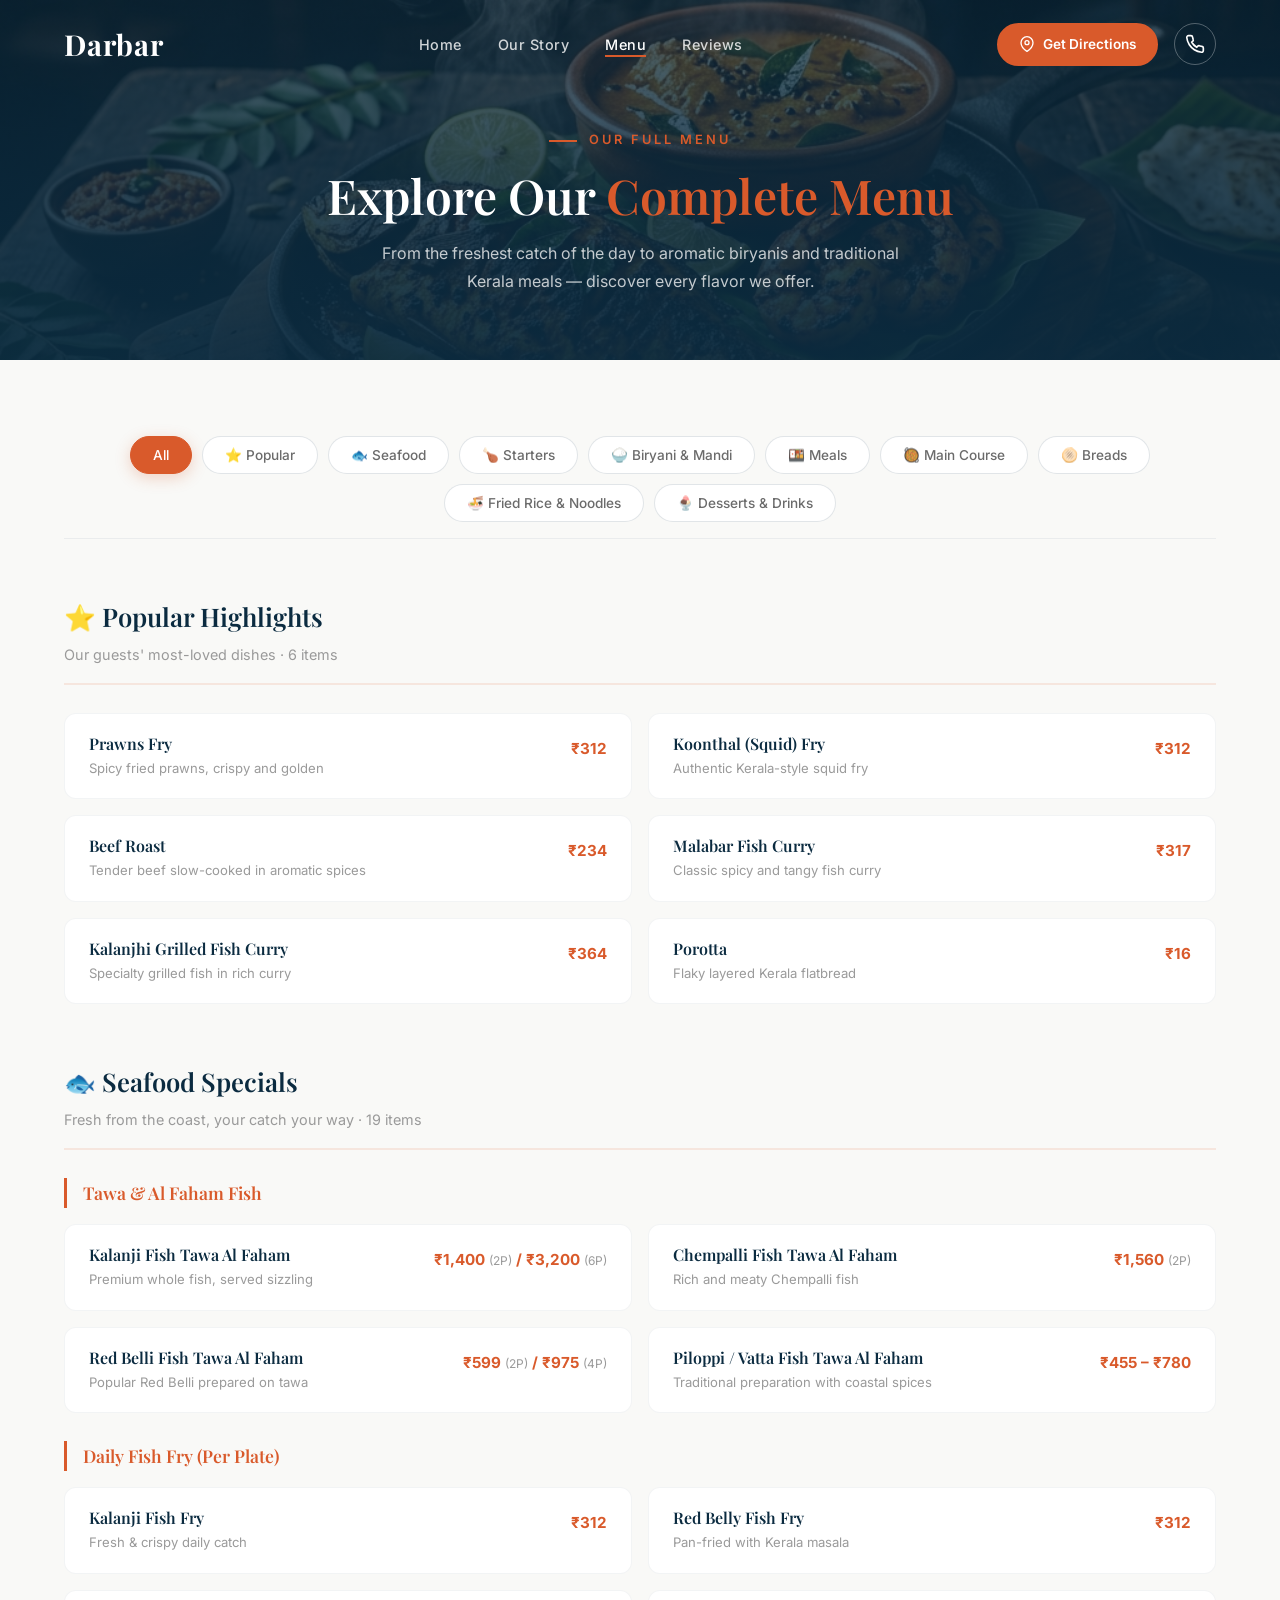
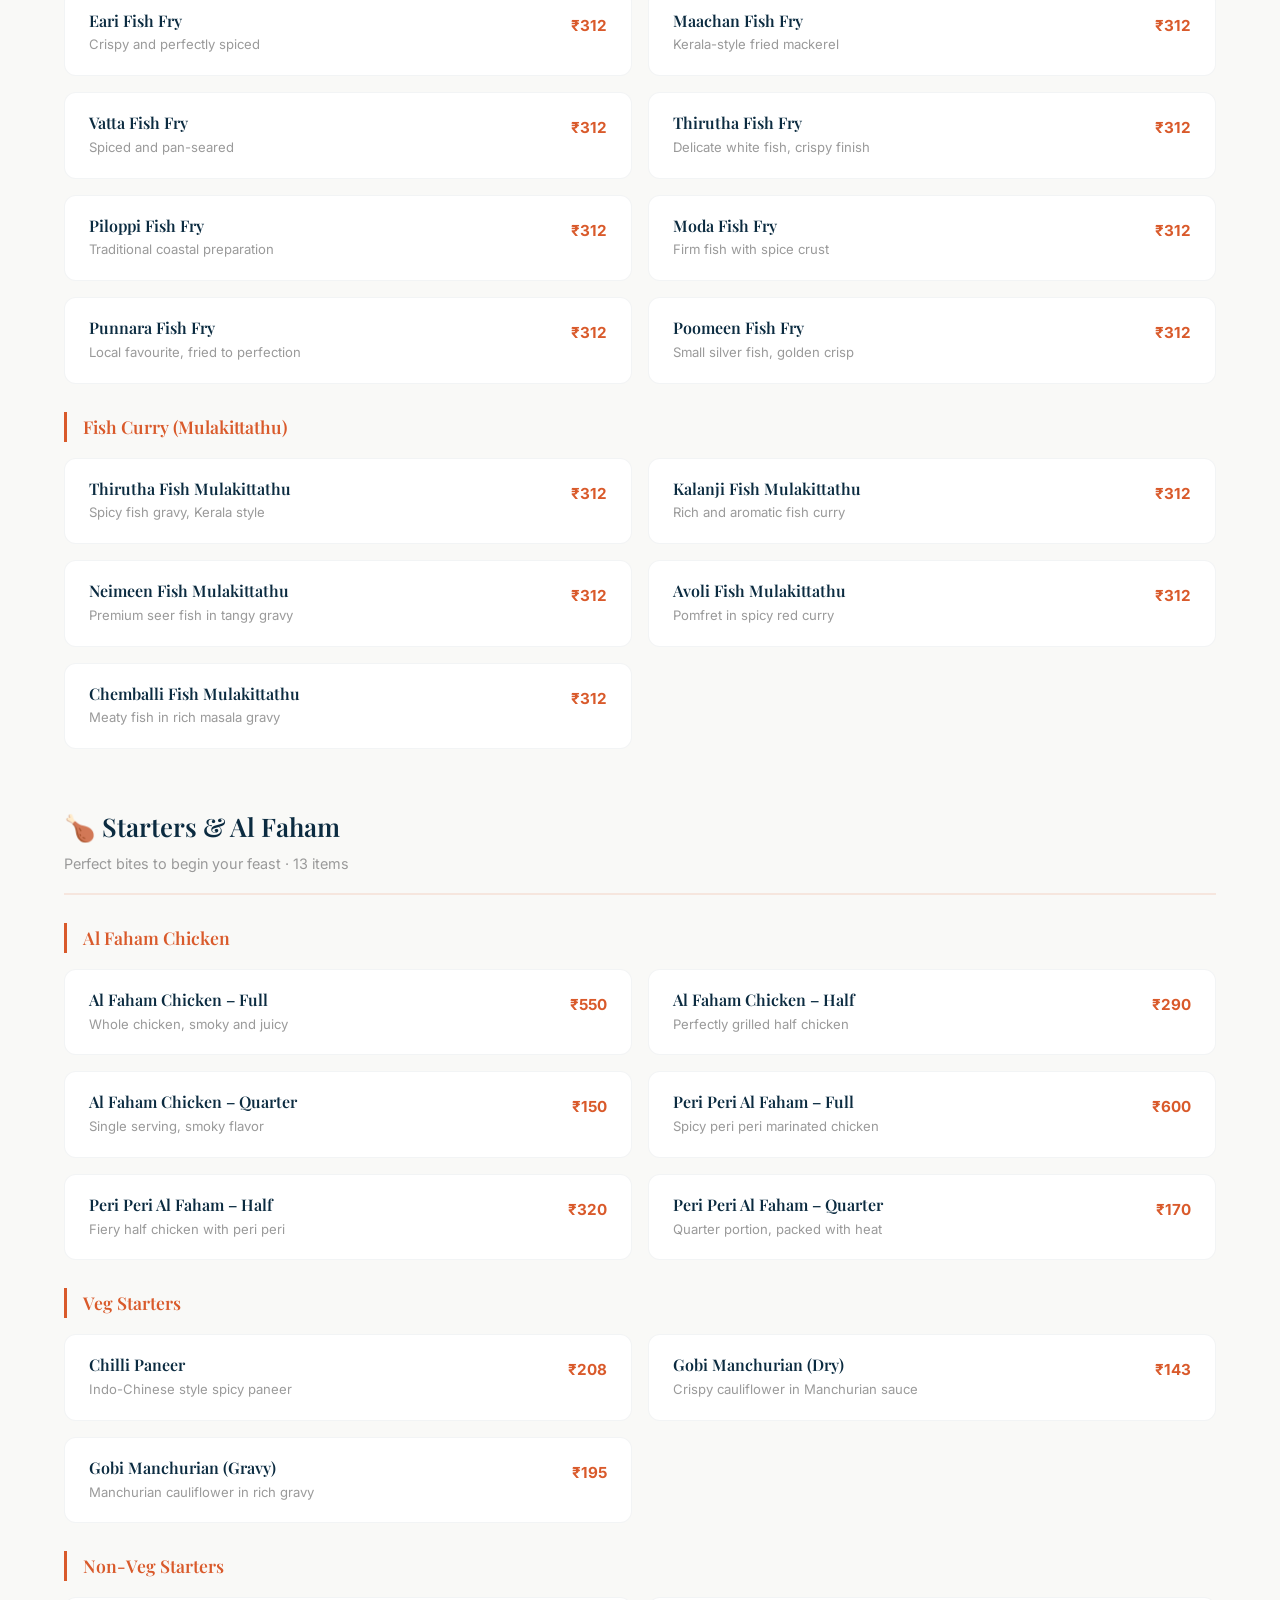
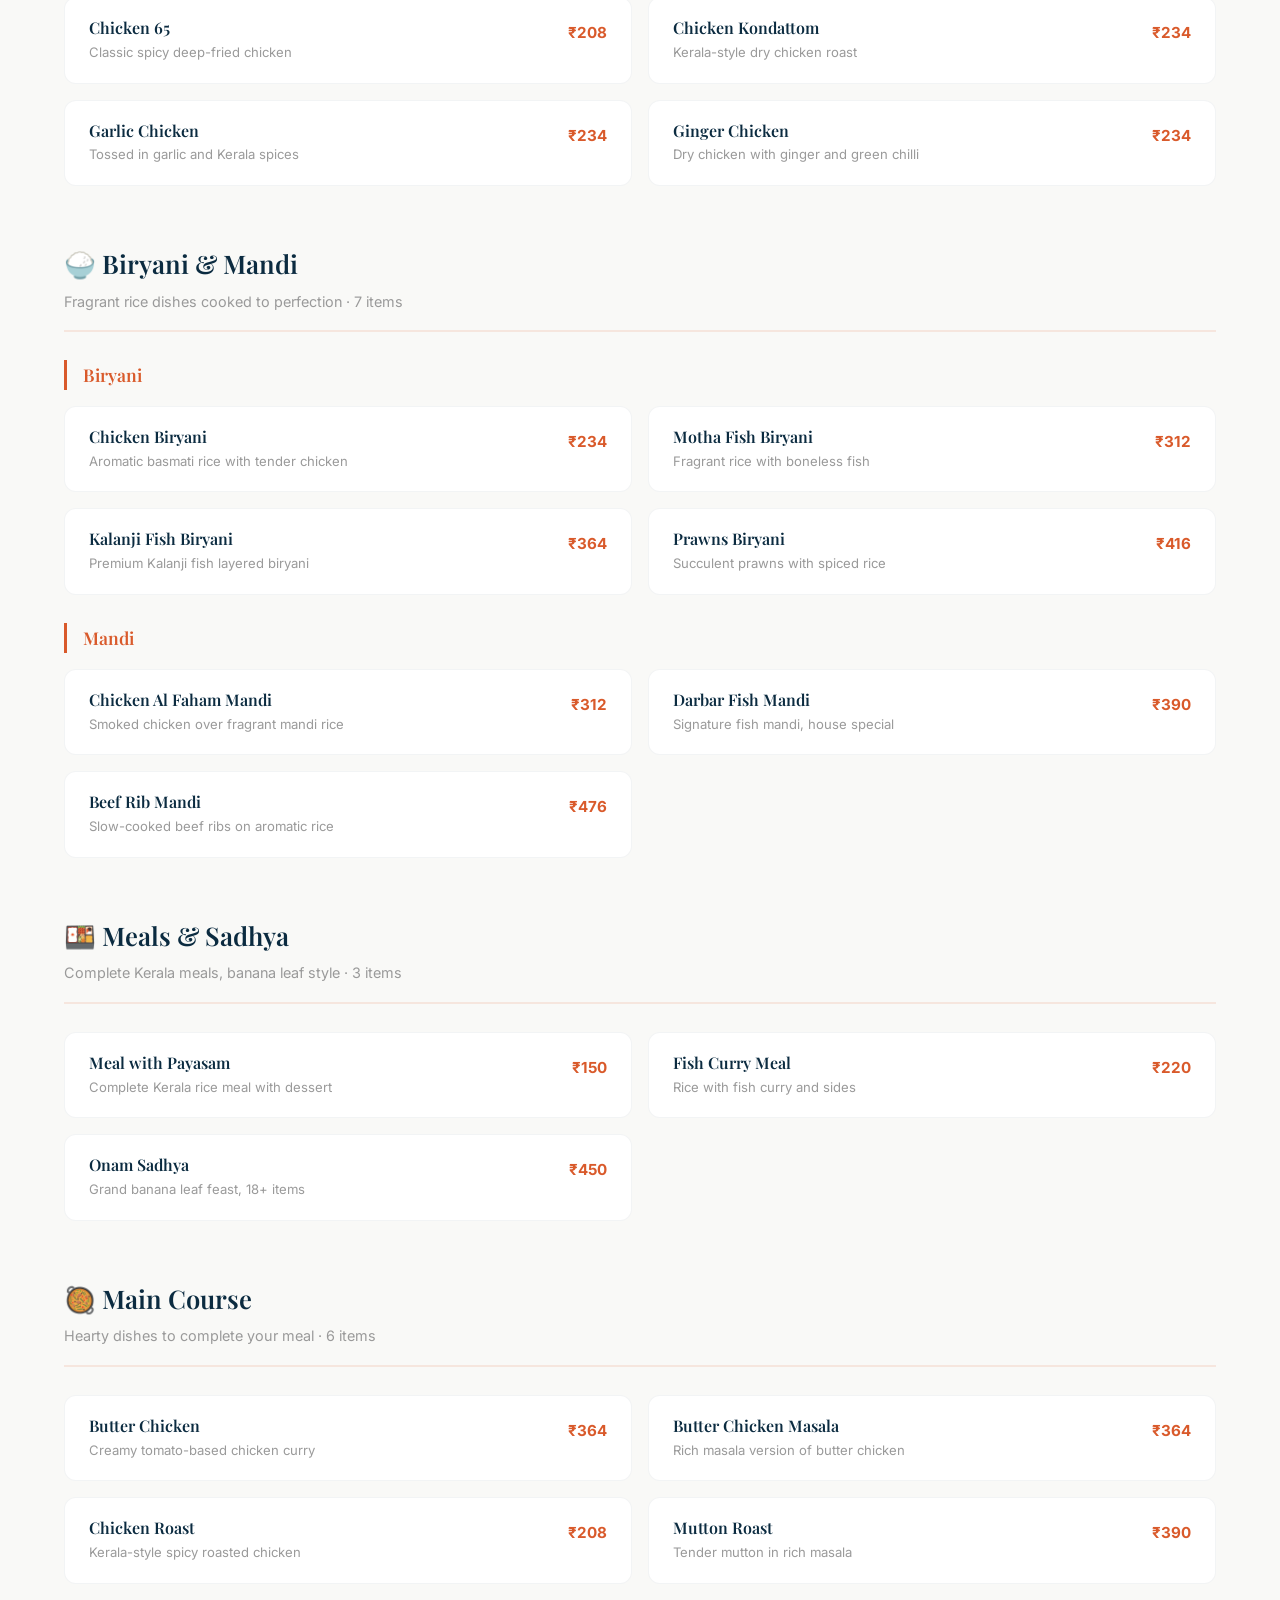
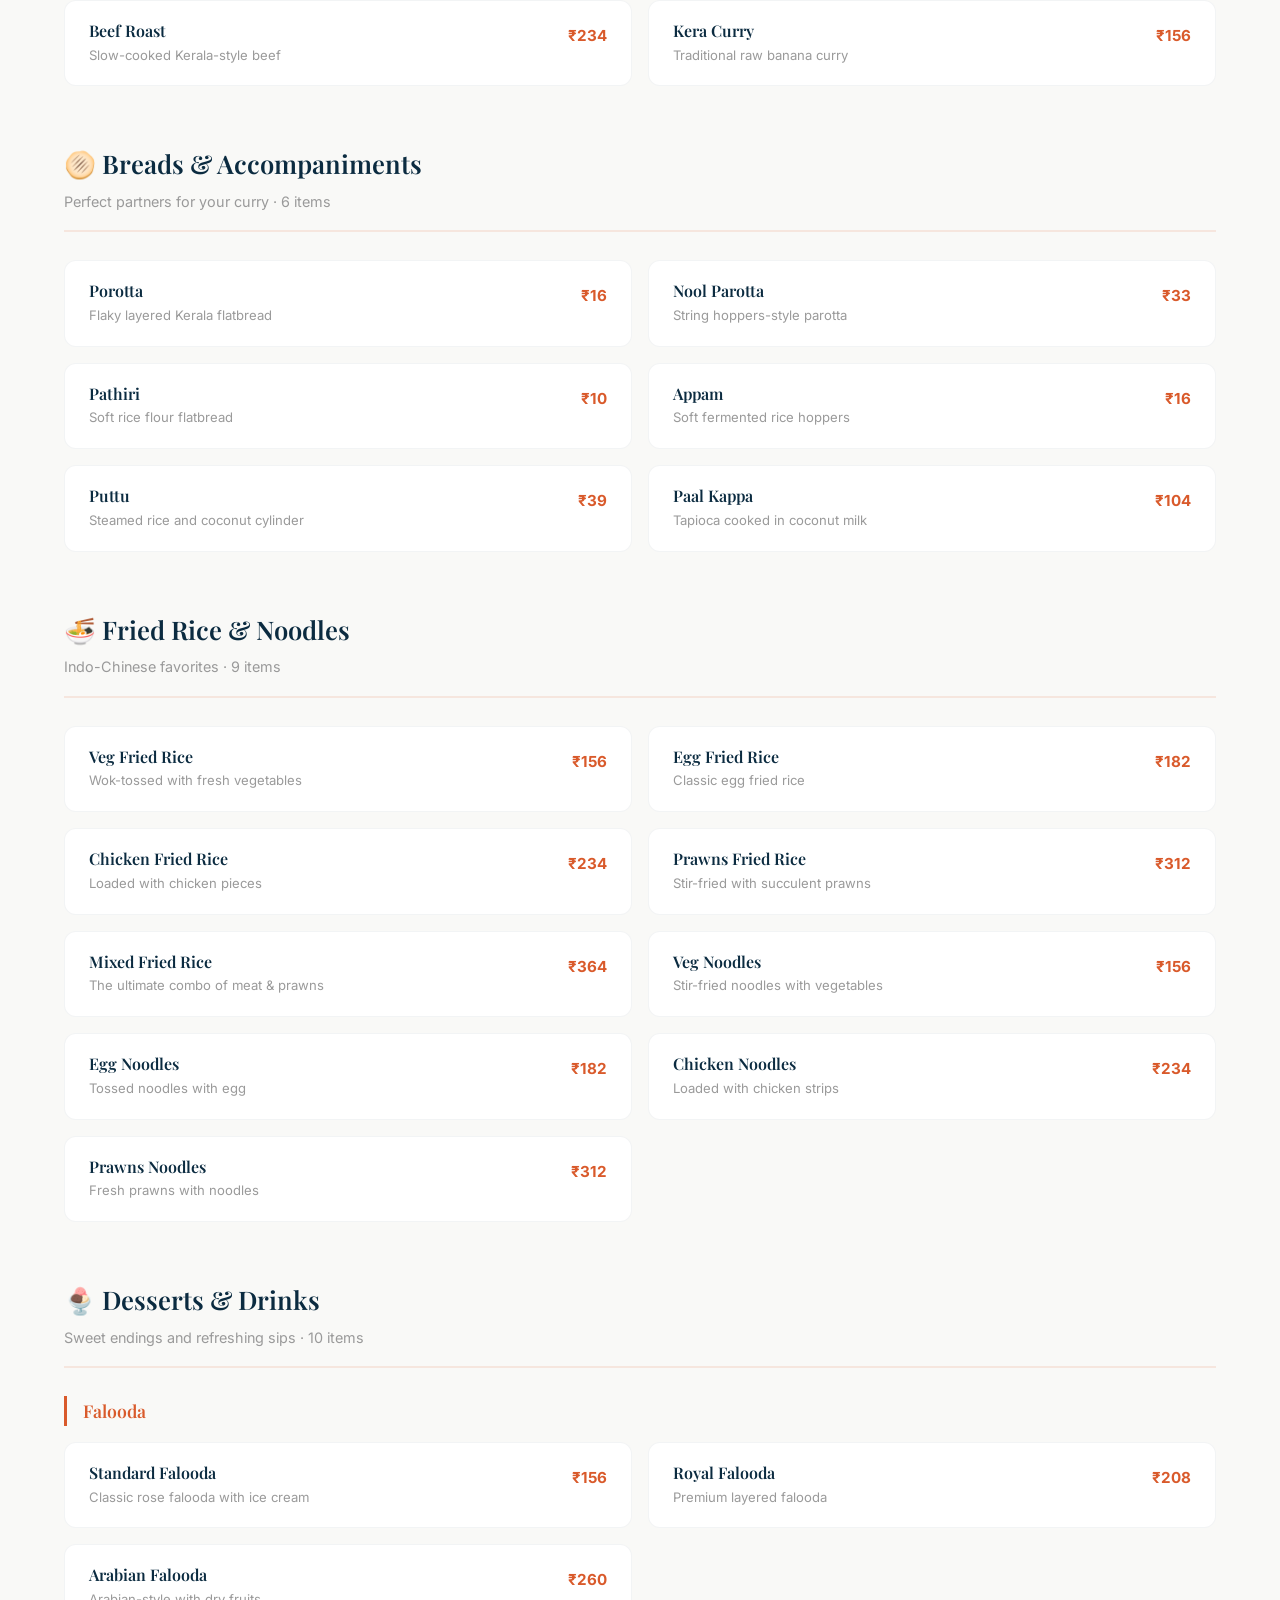
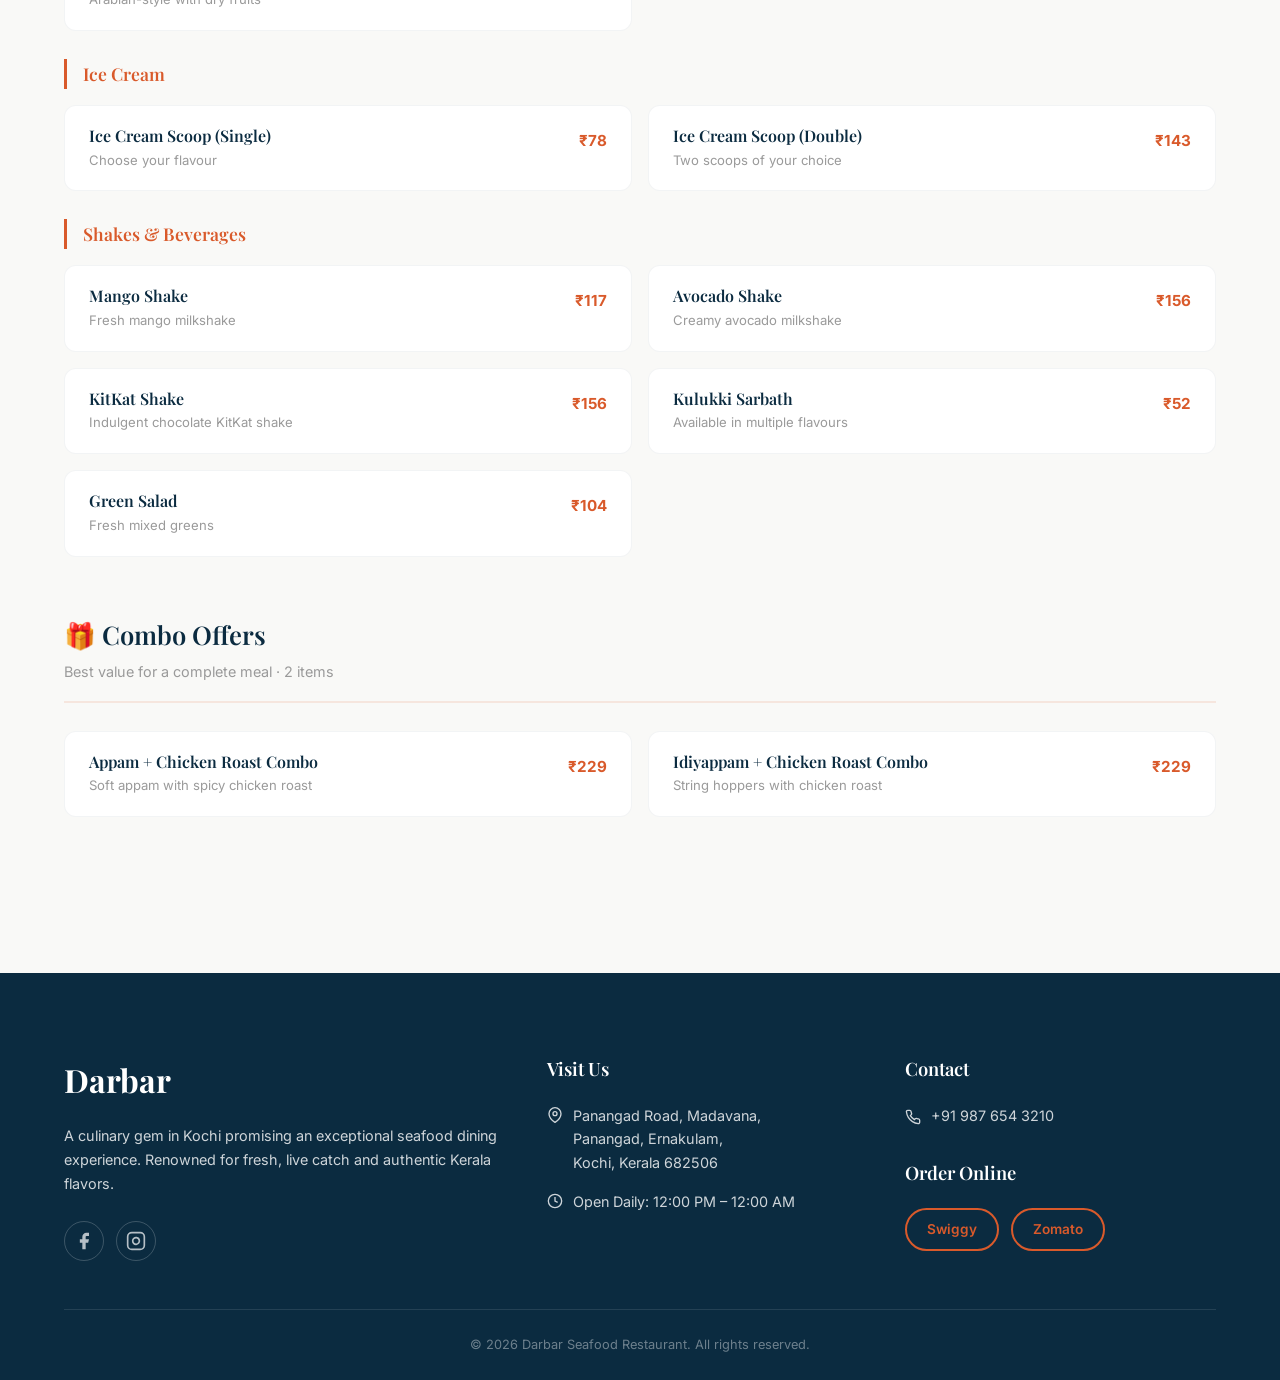
==== menu.html @ 8a0b0f97 "Initial commit Created from https://vercel.com/new" ====
<!DOCTYPE html>
<html lang="en">
<head>
    <meta charset="UTF-8">
    <meta name="viewport" content="width=device-width, initial-scale=1.0">
    <title>Full Menu | Darbar Seafood Restaurant</title>
    <meta name="description" content="Explore the complete menu at Darbar Seafood Restaurant, Kochi. Fresh seafood, Kerala curries, biryani, mandi, starters, desserts and more.">
    <link rel="preconnect" href="https://fonts.googleapis.com">
    <link rel="preconnect" href="https://fonts.gstatic.com" crossorigin>
    <link href="https://fonts.googleapis.com/css2?family=Playfair+Display:ital,wght@0,400;0,500;0,600;0,700;1,400;1,500&family=Inter:wght@300;400;500;600;700&display=swap" rel="stylesheet">
    <link rel="stylesheet" href="style.css">
    <link rel="stylesheet" href="menu-page.css">
</head>
<body>
    <!-- NAVBAR -->
    <nav class="navbar scrolled" id="navbar">
        <div class="nav-container">
            <a href="index.html" class="nav-logo" id="nav-logo">Darbar</a>
            <ul class="nav-links" id="nav-links">
                <li><a href="index.html" class="nav-link">Home</a></li>
                <li><a href="index.html#about" class="nav-link">Our Story</a></li>
                <li><a href="#" class="nav-link active">Menu</a></li>
                <li><a href="index.html#reviews" class="nav-link">Reviews</a></li>
            </ul>
            <div class="nav-actions">
                <a href="https://maps.google.com/?q=Darbar+Seafood+Restaurant+Panangad+Kochi" target="_blank" class="btn btn-accent btn-sm" id="btn-directions">
                    <svg width="16" height="16" viewBox="0 0 24 24" fill="none" stroke="currentColor" stroke-width="2"><path d="M21 10c0 7-9 13-9 13s-9-6-9-13a9 9 0 0 1 18 0z"/><circle cx="12" cy="10" r="3"/></svg>
                    Get Directions
                </a>
                <a href="tel:+919876543210" class="nav-phone" id="btn-phone" aria-label="Call us">
                    <svg width="20" height="20" viewBox="0 0 24 24" fill="none" stroke="currentColor" stroke-width="2"><path d="M22 16.92v3a2 2 0 0 1-2.18 2 19.79 19.79 0 0 1-8.63-3.07 19.5 19.5 0 0 1-6-6 19.79 19.79 0 0 1-3.07-8.67A2 2 0 0 1 4.11 2h3a2 2 0 0 1 2 1.72c.12.8.36 1.58.7 2.81a2 2 0 0 1-.45 2.11L8.09 9.91a16 16 0 0 0 6 6l1.27-1.27a2 2 0 0 1 2.11-.45c1.23.34 2.01.58 2.81.7A2 2 0 0 1 22 16.92z"/></svg>
                </a>
            </div>
            <button class="nav-toggle" id="nav-toggle" aria-label="Toggle menu"><span></span><span></span><span></span></button>
        </div>
    </nav>

    <!-- MENU HERO -->
    <section class="menu-hero">
        <div class="menu-hero-bg"><img src="images/hero-bg.png" alt="Darbar Seafood" loading="eager"><div class="hero-overlay"></div></div>
        <div class="menu-hero-content">
            <span class="section-tag" style="color:#D95A2B;">Our Full Menu</span>
            <h1 class="section-title" style="color:#fff;">Explore Our <span class="text-accent">Complete Menu</span></h1>
            <p style="color:rgba(255,255,255,0.75); max-width:560px; margin:0 auto;">From the freshest catch of the day to aromatic biryanis and traditional Kerala meals — discover every flavor we offer.</p>
        </div>
    </section>

    <!-- MENU FILTER TABS -->
    <section class="full-menu" id="full-menu">
        <div class="container">
            <div class="menu-filter" id="menu-filter">
                <button class="menu-filter-btn active" data-category="all">All</button>
                <button class="menu-filter-btn" data-category="popular">⭐ Popular</button>
                <button class="menu-filter-btn" data-category="seafood">🐟 Seafood</button>
                <button class="menu-filter-btn" data-category="starters">🍗 Starters</button>
                <button class="menu-filter-btn" data-category="biryani">🍚 Biryani & Mandi</button>
                <button class="menu-filter-btn" data-category="meals">🍱 Meals</button>
                <button class="menu-filter-btn" data-category="maincourse">🥘 Main Course</button>
                <button class="menu-filter-btn" data-category="breads">🫓 Breads</button>
                <button class="menu-filter-btn" data-category="chinese">🍜 Fried Rice & Noodles</button>
                <button class="menu-filter-btn" data-category="desserts">🍨 Desserts & Drinks</button>
            </div>

            <!-- POPULAR HIGHLIGHTS -->
            <div class="menu-category" data-cat="popular" id="cat-popular">
                <div class="menu-cat-header">
                    <h2 class="menu-cat-title">⭐ Popular Highlights</h2>
                    <p class="menu-cat-desc">Our guests' most-loved dishes</p>
                </div>
                <div class="menu-items-grid">
                    <div class="menu-item"><div class="menu-item-info"><h3>Prawns Fry</h3><p>Spicy fried prawns, crispy and golden</p></div><span class="menu-item-price">₹312</span></div>
                    <div class="menu-item"><div class="menu-item-info"><h3>Koonthal (Squid) Fry</h3><p>Authentic Kerala-style squid fry</p></div><span class="menu-item-price">₹312</span></div>
                    <div class="menu-item"><div class="menu-item-info"><h3>Beef Roast</h3><p>Tender beef slow-cooked in aromatic spices</p></div><span class="menu-item-price">₹234</span></div>
                    <div class="menu-item"><div class="menu-item-info"><h3>Malabar Fish Curry</h3><p>Classic spicy and tangy fish curry</p></div><span class="menu-item-price">₹317</span></div>
                    <div class="menu-item"><div class="menu-item-info"><h3>Kalanjhi Grilled Fish Curry</h3><p>Specialty grilled fish in rich curry</p></div><span class="menu-item-price">₹364</span></div>
                    <div class="menu-item"><div class="menu-item-info"><h3>Porotta</h3><p>Flaky layered Kerala flatbread</p></div><span class="menu-item-price">₹16</span></div>
                </div>
            </div>

            <!-- SEAFOOD SPECIALS -->
            <div class="menu-category" data-cat="seafood" id="cat-seafood">
                <div class="menu-cat-header">
                    <h2 class="menu-cat-title">🐟 Seafood Specials</h2>
                    <p class="menu-cat-desc">Fresh from the coast, your catch your way</p>
                </div>
                <h4 class="menu-subcategory">Tawa & Al Faham Fish</h4>
                <div class="menu-items-grid">
                    <div class="menu-item"><div class="menu-item-info"><h3>Kalanji Fish Tawa Al Faham</h3><p>Premium whole fish, served sizzling</p></div><span class="menu-item-price">₹1,400 <small>(2P)</small> / ₹3,200 <small>(6P)</small></span></div>
                    <div class="menu-item"><div class="menu-item-info"><h3>Chempalli Fish Tawa Al Faham</h3><p>Rich and meaty Chempalli fish</p></div><span class="menu-item-price">₹1,560 <small>(2P)</small></span></div>
                    <div class="menu-item"><div class="menu-item-info"><h3>Red Belli Fish Tawa Al Faham</h3><p>Popular Red Belli prepared on tawa</p></div><span class="menu-item-price">₹599 <small>(2P)</small> / ₹975 <small>(4P)</small></span></div>
                    <div class="menu-item"><div class="menu-item-info"><h3>Piloppi / Vatta Fish Tawa Al Faham</h3><p>Traditional preparation with coastal spices</p></div><span class="menu-item-price">₹455 – ₹780</span></div>
                </div>
                <h4 class="menu-subcategory">Daily Fish Fry (Per Plate)</h4>
                <div class="menu-items-grid">
                    <div class="menu-item"><div class="menu-item-info"><h3>Kalanji Fish Fry</h3><p>Fresh & crispy daily catch</p></div><span class="menu-item-price">₹312</span></div>
                    <div class="menu-item"><div class="menu-item-info"><h3>Red Belly Fish Fry</h3><p>Pan-fried with Kerala masala</p></div><span class="menu-item-price">₹312</span></div>
                    <div class="menu-item"><div class="menu-item-info"><h3>Eari Fish Fry</h3><p>Crispy and perfectly spiced</p></div><span class="menu-item-price">₹312</span></div>
                    <div class="menu-item"><div class="menu-item-info"><h3>Maachan Fish Fry</h3><p>Kerala-style fried mackerel</p></div><span class="menu-item-price">₹312</span></div>
                    <div class="menu-item"><div class="menu-item-info"><h3>Vatta Fish Fry</h3><p>Spiced and pan-seared</p></div><span class="menu-item-price">₹312</span></div>
                    <div class="menu-item"><div class="menu-item-info"><h3>Thirutha Fish Fry</h3><p>Delicate white fish, crispy finish</p></div><span class="menu-item-price">₹312</span></div>
                    <div class="menu-item"><div class="menu-item-info"><h3>Piloppi Fish Fry</h3><p>Traditional coastal preparation</p></div><span class="menu-item-price">₹312</span></div>
                    <div class="menu-item"><div class="menu-item-info"><h3>Moda Fish Fry</h3><p>Firm fish with spice crust</p></div><span class="menu-item-price">₹312</span></div>
                    <div class="menu-item"><div class="menu-item-info"><h3>Punnara Fish Fry</h3><p>Local favourite, fried to perfection</p></div><span class="menu-item-price">₹312</span></div>
                    <div class="menu-item"><div class="menu-item-info"><h3>Poomeen Fish Fry</h3><p>Small silver fish, golden crisp</p></div><span class="menu-item-price">₹312</span></div>
                </div>
                <h4 class="menu-subcategory">Fish Curry (Mulakittathu)</h4>
                <div class="menu-items-grid">
                    <div class="menu-item"><div class="menu-item-info"><h3>Thirutha Fish Mulakittathu</h3><p>Spicy fish gravy, Kerala style</p></div><span class="menu-item-price">₹312</span></div>
                    <div class="menu-item"><div class="menu-item-info"><h3>Kalanji Fish Mulakittathu</h3><p>Rich and aromatic fish curry</p></div><span class="menu-item-price">₹312</span></div>
                    <div class="menu-item"><div class="menu-item-info"><h3>Neimeen Fish Mulakittathu</h3><p>Premium seer fish in tangy gravy</p></div><span class="menu-item-price">₹312</span></div>
                    <div class="menu-item"><div class="menu-item-info"><h3>Avoli Fish Mulakittathu</h3><p>Pomfret in spicy red curry</p></div><span class="menu-item-price">₹312</span></div>
                    <div class="menu-item"><div class="menu-item-info"><h3>Chemballi Fish Mulakittathu</h3><p>Meaty fish in rich masala gravy</p></div><span class="menu-item-price">₹312</span></div>
                </div>
            </div>

            <!-- STARTERS & AL FAHAM -->
            <div class="menu-category" data-cat="starters" id="cat-starters">
                <div class="menu-cat-header">
                    <h2 class="menu-cat-title">🍗 Starters & Al Faham</h2>
                    <p class="menu-cat-desc">Perfect bites to begin your feast</p>
                </div>
                <h4 class="menu-subcategory">Al Faham Chicken</h4>
                <div class="menu-items-grid">
                    <div class="menu-item"><div class="menu-item-info"><h3>Al Faham Chicken – Full</h3><p>Whole chicken, smoky and juicy</p></div><span class="menu-item-price">₹550</span></div>
                    <div class="menu-item"><div class="menu-item-info"><h3>Al Faham Chicken – Half</h3><p>Perfectly grilled half chicken</p></div><span class="menu-item-price">₹290</span></div>
                    <div class="menu-item"><div class="menu-item-info"><h3>Al Faham Chicken – Quarter</h3><p>Single serving, smoky flavor</p></div><span class="menu-item-price">₹150</span></div>
                    <div class="menu-item"><div class="menu-item-info"><h3>Peri Peri Al Faham – Full</h3><p>Spicy peri peri marinated chicken</p></div><span class="menu-item-price">₹600</span></div>
                    <div class="menu-item"><div class="menu-item-info"><h3>Peri Peri Al Faham – Half</h3><p>Fiery half chicken with peri peri</p></div><span class="menu-item-price">₹320</span></div>
                    <div class="menu-item"><div class="menu-item-info"><h3>Peri Peri Al Faham – Quarter</h3><p>Quarter portion, packed with heat</p></div><span class="menu-item-price">₹170</span></div>
                </div>
                <h4 class="menu-subcategory">Veg Starters</h4>
                <div class="menu-items-grid">
                    <div class="menu-item"><div class="menu-item-info"><h3>Chilli Paneer</h3><p>Indo-Chinese style spicy paneer</p></div><span class="menu-item-price">₹208</span></div>
                    <div class="menu-item"><div class="menu-item-info"><h3>Gobi Manchurian (Dry)</h3><p>Crispy cauliflower in Manchurian sauce</p></div><span class="menu-item-price">₹143</span></div>
                    <div class="menu-item"><div class="menu-item-info"><h3>Gobi Manchurian (Gravy)</h3><p>Manchurian cauliflower in rich gravy</p></div><span class="menu-item-price">₹195</span></div>
                </div>
                <h4 class="menu-subcategory">Non-Veg Starters</h4>
                <div class="menu-items-grid">
                    <div class="menu-item"><div class="menu-item-info"><h3>Chicken 65</h3><p>Classic spicy deep-fried chicken</p></div><span class="menu-item-price">₹208</span></div>
                    <div class="menu-item"><div class="menu-item-info"><h3>Chicken Kondattom</h3><p>Kerala-style dry chicken roast</p></div><span class="menu-item-price">₹234</span></div>
                    <div class="menu-item"><div class="menu-item-info"><h3>Garlic Chicken</h3><p>Tossed in garlic and Kerala spices</p></div><span class="menu-item-price">₹234</span></div>
                    <div class="menu-item"><div class="menu-item-info"><h3>Ginger Chicken</h3><p>Dry chicken with ginger and green chilli</p></div><span class="menu-item-price">₹234</span></div>
                </div>
            </div>

            <!-- BIRYANI & MANDI -->
            <div class="menu-category" data-cat="biryani" id="cat-biryani">
                <div class="menu-cat-header">
                    <h2 class="menu-cat-title">🍚 Biryani & Mandi</h2>
                    <p class="menu-cat-desc">Fragrant rice dishes cooked to perfection</p>
                </div>
                <h4 class="menu-subcategory">Biryani</h4>
                <div class="menu-items-grid">
                    <div class="menu-item"><div class="menu-item-info"><h3>Chicken Biryani</h3><p>Aromatic basmati rice with tender chicken</p></div><span class="menu-item-price">₹234</span></div>
                    <div class="menu-item"><div class="menu-item-info"><h3>Motha Fish Biryani</h3><p>Fragrant rice with boneless fish</p></div><span class="menu-item-price">₹312</span></div>
                    <div class="menu-item"><div class="menu-item-info"><h3>Kalanji Fish Biryani</h3><p>Premium Kalanji fish layered biryani</p></div><span class="menu-item-price">₹364</span></div>
                    <div class="menu-item"><div class="menu-item-info"><h3>Prawns Biryani</h3><p>Succulent prawns with spiced rice</p></div><span class="menu-item-price">₹416</span></div>
                </div>
                <h4 class="menu-subcategory">Mandi</h4>
                <div class="menu-items-grid">
                    <div class="menu-item"><div class="menu-item-info"><h3>Chicken Al Faham Mandi</h3><p>Smoked chicken over fragrant mandi rice</p></div><span class="menu-item-price">₹312</span></div>
                    <div class="menu-item"><div class="menu-item-info"><h3>Darbar Fish Mandi</h3><p>Signature fish mandi, house special</p></div><span class="menu-item-price">₹390</span></div>
                    <div class="menu-item"><div class="menu-item-info"><h3>Beef Rib Mandi</h3><p>Slow-cooked beef ribs on aromatic rice</p></div><span class="menu-item-price">₹476</span></div>
                </div>
            </div>

            <!-- MEALS & SADHYA -->
            <div class="menu-category" data-cat="meals" id="cat-meals">
                <div class="menu-cat-header">
                    <h2 class="menu-cat-title">🍱 Meals & Sadhya</h2>
                    <p class="menu-cat-desc">Complete Kerala meals, banana leaf style</p>
                </div>
                <div class="menu-items-grid">
                    <div class="menu-item"><div class="menu-item-info"><h3>Meal with Payasam</h3><p>Complete Kerala rice meal with dessert</p></div><span class="menu-item-price">₹150</span></div>
                    <div class="menu-item"><div class="menu-item-info"><h3>Fish Curry Meal</h3><p>Rice with fish curry and sides</p></div><span class="menu-item-price">₹220</span></div>
                    <div class="menu-item"><div class="menu-item-info"><h3>Onam Sadhya</h3><p>Grand banana leaf feast, 18+ items</p></div><span class="menu-item-price">₹450</span></div>
                </div>
            </div>

            <!-- MAIN COURSE -->
            <div class="menu-category" data-cat="maincourse" id="cat-maincourse">
                <div class="menu-cat-header">
                    <h2 class="menu-cat-title">🥘 Main Course</h2>
                    <p class="menu-cat-desc">Hearty dishes to complete your meal</p>
                </div>
                <div class="menu-items-grid">
                    <div class="menu-item"><div class="menu-item-info"><h3>Butter Chicken</h3><p>Creamy tomato-based chicken curry</p></div><span class="menu-item-price">₹364</span></div>
                    <div class="menu-item"><div class="menu-item-info"><h3>Butter Chicken Masala</h3><p>Rich masala version of butter chicken</p></div><span class="menu-item-price">₹364</span></div>
                    <div class="menu-item"><div class="menu-item-info"><h3>Chicken Roast</h3><p>Kerala-style spicy roasted chicken</p></div><span class="menu-item-price">₹208</span></div>
                    <div class="menu-item"><div class="menu-item-info"><h3>Mutton Roast</h3><p>Tender mutton in rich masala</p></div><span class="menu-item-price">₹390</span></div>
                    <div class="menu-item"><div class="menu-item-info"><h3>Beef Roast</h3><p>Slow-cooked Kerala-style beef</p></div><span class="menu-item-price">₹234</span></div>
                    <div class="menu-item"><div class="menu-item-info"><h3>Kera Curry</h3><p>Traditional raw banana curry</p></div><span class="menu-item-price">₹156</span></div>
                </div>
            </div>

            <!-- BREADS -->
            <div class="menu-category" data-cat="breads" id="cat-breads">
                <div class="menu-cat-header">
                    <h2 class="menu-cat-title">🫓 Breads & Accompaniments</h2>
                    <p class="menu-cat-desc">Perfect partners for your curry</p>
                </div>
                <div class="menu-items-grid">
                    <div class="menu-item"><div class="menu-item-info"><h3>Porotta</h3><p>Flaky layered Kerala flatbread</p></div><span class="menu-item-price">₹16</span></div>
                    <div class="menu-item"><div class="menu-item-info"><h3>Nool Parotta</h3><p>String hoppers-style parotta</p></div><span class="menu-item-price">₹33</span></div>
                    <div class="menu-item"><div class="menu-item-info"><h3>Pathiri</h3><p>Soft rice flour flatbread</p></div><span class="menu-item-price">₹10</span></div>
                    <div class="menu-item"><div class="menu-item-info"><h3>Appam</h3><p>Soft fermented rice hoppers</p></div><span class="menu-item-price">₹16</span></div>
                    <div class="menu-item"><div class="menu-item-info"><h3>Puttu</h3><p>Steamed rice and coconut cylinder</p></div><span class="menu-item-price">₹39</span></div>
                    <div class="menu-item"><div class="menu-item-info"><h3>Paal Kappa</h3><p>Tapioca cooked in coconut milk</p></div><span class="menu-item-price">₹104</span></div>
                </div>
            </div>

            <!-- FRIED RICE & NOODLES -->
            <div class="menu-category" data-cat="chinese" id="cat-chinese">
                <div class="menu-cat-header">
                    <h2 class="menu-cat-title">🍜 Fried Rice & Noodles</h2>
                    <p class="menu-cat-desc">Indo-Chinese favorites</p>
                </div>
                <div class="menu-items-grid">
                    <div class="menu-item"><div class="menu-item-info"><h3>Veg Fried Rice</h3><p>Wok-tossed with fresh vegetables</p></div><span class="menu-item-price">₹156</span></div>
                    <div class="menu-item"><div class="menu-item-info"><h3>Egg Fried Rice</h3><p>Classic egg fried rice</p></div><span class="menu-item-price">₹182</span></div>
                    <div class="menu-item"><div class="menu-item-info"><h3>Chicken Fried Rice</h3><p>Loaded with chicken pieces</p></div><span class="menu-item-price">₹234</span></div>
                    <div class="menu-item"><div class="menu-item-info"><h3>Prawns Fried Rice</h3><p>Stir-fried with succulent prawns</p></div><span class="menu-item-price">₹312</span></div>
                    <div class="menu-item"><div class="menu-item-info"><h3>Mixed Fried Rice</h3><p>The ultimate combo of meat & prawns</p></div><span class="menu-item-price">₹364</span></div>
                    <div class="menu-item"><div class="menu-item-info"><h3>Veg Noodles</h3><p>Stir-fried noodles with vegetables</p></div><span class="menu-item-price">₹156</span></div>
                    <div class="menu-item"><div class="menu-item-info"><h3>Egg Noodles</h3><p>Tossed noodles with egg</p></div><span class="menu-item-price">₹182</span></div>
                    <div class="menu-item"><div class="menu-item-info"><h3>Chicken Noodles</h3><p>Loaded with chicken strips</p></div><span class="menu-item-price">₹234</span></div>
                    <div class="menu-item"><div class="menu-item-info"><h3>Prawns Noodles</h3><p>Fresh prawns with noodles</p></div><span class="menu-item-price">₹312</span></div>
                </div>
            </div>

            <!-- DESSERTS & DRINKS -->
            <div class="menu-category" data-cat="desserts" id="cat-desserts">
                <div class="menu-cat-header">
                    <h2 class="menu-cat-title">🍨 Desserts & Drinks</h2>
                    <p class="menu-cat-desc">Sweet endings and refreshing sips</p>
                </div>
                <h4 class="menu-subcategory">Falooda</h4>
                <div class="menu-items-grid">
                    <div class="menu-item"><div class="menu-item-info"><h3>Standard Falooda</h3><p>Classic rose falooda with ice cream</p></div><span class="menu-item-price">₹156</span></div>
                    <div class="menu-item"><div class="menu-item-info"><h3>Royal Falooda</h3><p>Premium layered falooda</p></div><span class="menu-item-price">₹208</span></div>
                    <div class="menu-item"><div class="menu-item-info"><h3>Arabian Falooda</h3><p>Arabian-style with dry fruits</p></div><span class="menu-item-price">₹260</span></div>
                </div>
                <h4 class="menu-subcategory">Ice Cream</h4>
                <div class="menu-items-grid">
                    <div class="menu-item"><div class="menu-item-info"><h3>Ice Cream Scoop (Single)</h3><p>Choose your flavour</p></div><span class="menu-item-price">₹78</span></div>
                    <div class="menu-item"><div class="menu-item-info"><h3>Ice Cream Scoop (Double)</h3><p>Two scoops of your choice</p></div><span class="menu-item-price">₹143</span></div>
                </div>
                <h4 class="menu-subcategory">Shakes & Beverages</h4>
                <div class="menu-items-grid">
                    <div class="menu-item"><div class="menu-item-info"><h3>Mango Shake</h3><p>Fresh mango milkshake</p></div><span class="menu-item-price">₹117</span></div>
                    <div class="menu-item"><div class="menu-item-info"><h3>Avocado Shake</h3><p>Creamy avocado milkshake</p></div><span class="menu-item-price">₹156</span></div>
                    <div class="menu-item"><div class="menu-item-info"><h3>KitKat Shake</h3><p>Indulgent chocolate KitKat shake</p></div><span class="menu-item-price">₹156</span></div>
                    <div class="menu-item"><div class="menu-item-info"><h3>Kulukki Sarbath</h3><p>Available in multiple flavours</p></div><span class="menu-item-price">₹52</span></div>
                    <div class="menu-item"><div class="menu-item-info"><h3>Green Salad</h3><p>Fresh mixed greens</p></div><span class="menu-item-price">₹104</span></div>
                </div>
            </div>

            <!-- COMBOS -->
            <div class="menu-category" data-cat="popular" id="cat-combos">
                <div class="menu-cat-header">
                    <h2 class="menu-cat-title">🎁 Combo Offers</h2>
                    <p class="menu-cat-desc">Best value for a complete meal</p>
                </div>
                <div class="menu-items-grid">
                    <div class="menu-item"><div class="menu-item-info"><h3>Appam + Chicken Roast Combo</h3><p>Soft appam with spicy chicken roast</p></div><span class="menu-item-price">₹229</span></div>
                    <div class="menu-item"><div class="menu-item-info"><h3>Idiyappam + Chicken Roast Combo</h3><p>String hoppers with chicken roast</p></div><span class="menu-item-price">₹229</span></div>
                </div>
            </div>

        </div>
    </section>

    <!-- FOOTER -->
    <footer class="footer" id="footer">
        <div class="container">
            <div class="footer-grid">
                <div class="footer-brand"><a href="index.html" class="footer-logo">Darbar</a><p class="footer-desc">A culinary gem in Kochi promising an exceptional seafood dining experience. Renowned for fresh, live catch and authentic Kerala flavors.</p>
                    <div class="footer-socials"><a href="#" class="footer-social" aria-label="Facebook"><svg width="20" height="20" viewBox="0 0 24 24" fill="currentColor"><path d="M18 2h-3a5 5 0 0 0-5 5v3H7v4h3v8h4v-8h3l1-4h-4V7a1 1 0 0 1 1-1h3z"/></svg></a><a href="#" class="footer-social" aria-label="Instagram"><svg width="20" height="20" viewBox="0 0 24 24" fill="none" stroke="currentColor" stroke-width="2"><rect x="2" y="2" width="20" height="20" rx="5" ry="5"/><path d="M16 11.37A4 4 0 1 1 12.63 8 4 4 0 0 1 16 11.37z"/><line x1="17.5" y1="6.5" x2="17.51" y2="6.5"/></svg></a></div>
                </div>
                <div class="footer-visit"><h4 class="footer-heading">Visit Us</h4><address class="footer-address"><p><svg width="16" height="16" viewBox="0 0 24 24" fill="none" stroke="currentColor" stroke-width="2"><path d="M21 10c0 7-9 13-9 13s-9-6-9-13a9 9 0 0 1 18 0z"/><circle cx="12" cy="10" r="3"/></svg> Panangad Road, Madavana,<br>Panangad, Ernakulam,<br>Kochi, Kerala 682506</p><p><svg width="16" height="16" viewBox="0 0 24 24" fill="none" stroke="currentColor" stroke-width="2"><circle cx="12" cy="12" r="10"/><polyline points="12 6 12 12 16 14"/></svg> Open Daily: 12:00 PM – 12:00 AM</p></address></div>
                <div class="footer-contact"><h4 class="footer-heading">Contact</h4><ul class="footer-links"><li><a href="tel:+919876543210"><svg width="16" height="16" viewBox="0 0 24 24" fill="none" stroke="currentColor" stroke-width="2"><path d="M22 16.92v3a2 2 0 0 1-2.18 2 19.79 19.79 0 0 1-8.63-3.07 19.5 19.5 0 0 1-6-6 19.79 19.79 0 0 1-3.07-8.67A2 2 0 0 1 4.11 2h3a2 2 0 0 1 2 1.72c.12.8.36 1.58.7 2.81a2 2 0 0 1-.45 2.11L8.09 9.91a16 16 0 0 0 6 6l1.27-1.27a2 2 0 0 1 2.11-.45c1.23.34 2.01.58 2.81.7A2 2 0 0 1 22 16.92z"/></svg> +91 987 654 3210</a></li></ul>
                    <h4 class="footer-heading footer-heading--mt">Order Online</h4><div class="footer-order-links"><a href="#" class="btn btn-accent-outline btn-sm">Swiggy</a><a href="#" class="btn btn-accent-outline btn-sm">Zomato</a></div>
                </div>
            </div>
            <div class="footer-bottom"><p>&copy; 2026 Darbar Seafood Restaurant. All rights reserved.</p></div>
        </div>
    </footer>
    <script src="script.js"></script>
    <script src="menu-page.js"></script>
</body>
</html>
---- style.css ----
/* ============================================
   DARBAR SEAFOOD RESTAURANT - DESIGN SYSTEM
   ============================================ */
:root {
    --primary: #0B2B40;
    --primary-light: #0f3a56;
    --accent: #D95A2B;
    --accent-hover: #c44e23;
    --accent-light: rgba(217, 90, 43, 0.12);
    --bg: #F9F9F7;
    --bg-alt: #F1F0EC;
    --text: #2C2C2C;
    --text-light: #6B6B6B;
    --text-lighter: #9A9A9A;
    --white: #FFFFFF;
    --shadow-sm: 0 2px 8px rgba(11, 43, 64, 0.06);
    --shadow-md: 0 8px 30px rgba(11, 43, 64, 0.08);
    --shadow-lg: 0 20px 60px rgba(11, 43, 64, 0.12);
    --radius-sm: 8px;
    --radius-md: 12px;
    --radius-lg: 20px;
    --radius-xl: 28px;
    --font-heading: 'Playfair Display', Georgia, serif;
    --font-body: 'Inter', -apple-system, sans-serif;
    --transition: 0.3s cubic-bezier(0.4, 0, 0.2, 1);
    --transition-slow: 0.6s cubic-bezier(0.4, 0, 0.2, 1);
}

*, *::before, *::after { box-sizing: border-box; margin: 0; padding: 0; }

html { scroll-behavior: smooth; scroll-padding-top: 80px; }

body {
    font-family: var(--font-body);
    color: var(--text);
    background: var(--bg);
    line-height: 1.7;
    -webkit-font-smoothing: antialiased;
    overflow-x: hidden;
}

img { max-width: 100%; height: auto; display: block; }
a { text-decoration: none; color: inherit; }
ul { list-style: none; }
address { font-style: normal; }

.container { max-width: 1200px; margin: 0 auto; padding: 0 24px; }
.text-accent { color: var(--accent); }

.section-tag {
    display: inline-block;
    font-family: var(--font-body);
    font-size: 0.8rem;
    font-weight: 600;
    letter-spacing: 3px;
    text-transform: uppercase;
    color: var(--accent);
    margin-bottom: 16px;
    position: relative;
    padding-left: 40px;
}
.section-tag::before {
    content: '';
    position: absolute;
    left: 0;
    top: 50%;
    width: 28px;
    height: 2px;
    background: var(--accent);
}

.section-title {
    font-family: var(--font-heading);
    font-size: clamp(2rem, 4vw, 3rem);
    font-weight: 600;
    line-height: 1.2;
    color: var(--primary);
    margin-bottom: 16px;
}

.section-desc {
    font-size: 1.05rem;
    color: var(--text-light);
    max-width: 560px;
    margin: 0 auto;
}

.section-header { text-align: center; margin-bottom: 56px; }

/* ============================================
   BUTTONS
   ============================================ */
.btn {
    display: inline-flex;
    align-items: center;
    gap: 8px;
    font-family: var(--font-body);
    font-weight: 600;
    border: 2px solid transparent;
    border-radius: 50px;
    cursor: pointer;
    transition: var(--transition);
    white-space: nowrap;
    text-decoration: none;
}
.btn-sm { font-size: 0.85rem; padding: 8px 20px; }
.btn-lg { font-size: 1rem; padding: 14px 32px; }
.btn-accent {
    background: var(--accent);
    color: var(--white);
    border-color: var(--accent);
}
.btn-accent:hover {
    background: var(--accent-hover);
    border-color: var(--accent-hover);
    transform: translateY(-2px);
    box-shadow: 0 8px 25px rgba(217, 90, 43, 0.3);
}
.btn-ghost {
    background: transparent;
    color: var(--white);
    border-color: rgba(255,255,255,0.4);
}
.btn-ghost:hover {
    background: rgba(255,255,255,0.1);
    border-color: var(--white);
}
.btn-accent-outline {
    background: transparent;
    color: var(--accent);
    border-color: var(--accent);
}
.btn-accent-outline:hover {
    background: var(--accent);
    color: var(--white);
}

/* ============================================
   NAVBAR
   ============================================ */
.navbar {
    position: fixed;
    top: 0;
    left: 0;
    right: 0;
    z-index: 1000;
    padding: 20px 0;
    transition: var(--transition);
}
.navbar.scrolled {
    background: rgba(11, 43, 64, 0.95);
    backdrop-filter: blur(20px);
    padding: 12px 0;
    box-shadow: 0 4px 30px rgba(0,0,0,0.15);
}
.nav-container {
    max-width: 1200px;
    margin: 0 auto;
    padding: 0 24px;
    display: flex;
    align-items: center;
    justify-content: space-between;
}
.nav-logo {
    font-family: var(--font-heading);
    font-size: 1.8rem;
    font-weight: 700;
    color: var(--white);
    letter-spacing: 1px;
}
.nav-links {
    display: flex;
    gap: 36px;
}
.nav-link {
    color: rgba(255,255,255,0.8);
    font-size: 0.9rem;
    font-weight: 500;
    letter-spacing: 0.5px;
    transition: var(--transition);
    position: relative;
}
.nav-link::after {
    content: '';
    position: absolute;
    bottom: -4px;
    left: 0;
    width: 0;
    height: 2px;
    background: var(--accent);
    transition: var(--transition);
}
.nav-link:hover, .nav-link.active { color: var(--white); }
.nav-link:hover::after, .nav-link.active::after { width: 100%; }
.nav-actions { display: flex; align-items: center; gap: 16px; }
.nav-phone {
    color: var(--white);
    width: 42px;
    height: 42px;
    display: flex;
    align-items: center;
    justify-content: center;
    border-radius: 50%;
    border: 1.5px solid rgba(255,255,255,0.3);
    transition: var(--transition);
}
.nav-phone:hover {
    background: var(--accent);
    border-color: var(--accent);
    transform: scale(1.05);
}
.nav-toggle { display: none; background: none; border: none; cursor: pointer; padding: 4px; }
.nav-toggle span {
    display: block;
    width: 24px;
    height: 2px;
    background: var(--white);
    margin: 5px 0;
    transition: var(--transition);
    border-radius: 2px;
}

/* ============================================
   HERO
   ============================================ */
.hero {
    position: relative;
    min-height: 100vh;
    display: flex;
    flex-direction: column;
    justify-content: center;
    align-items: center;
    text-align: center;
    padding: 120px 24px 0;
    overflow: hidden;
}
.hero-bg {
    position: absolute;
    inset: 0;
    z-index: -1;
}
.hero-bg img {
    width: 100%;
    height: 100%;
    object-fit: cover;
}
.hero-overlay {
    position: absolute;
    inset: 0;
    background: linear-gradient(180deg, rgba(11,43,64,0.7) 0%, rgba(11,43,64,0.85) 50%, rgba(11,43,64,0.95) 100%);
}
.hero-content {
    max-width: 800px;
    z-index: 1;
    animation: heroFadeIn 1s ease-out;
}
@keyframes heroFadeIn {
    from { opacity: 0; transform: translateY(30px); }
    to { opacity: 1; transform: translateY(0); }
}
.hero-badge {
    display: inline-flex;
    align-items: center;
    gap: 8px;
    background: rgba(217, 90, 43, 0.15);
    border: 1px solid rgba(217, 90, 43, 0.3);
    border-radius: 50px;
    padding: 8px 20px;
    font-size: 0.8rem;
    font-weight: 600;
    color: var(--accent);
    letter-spacing: 1.5px;
    text-transform: uppercase;
    margin-bottom: 28px;
}
.hero-badge-dot {
    width: 8px;
    height: 8px;
    background: var(--accent);
    border-radius: 50%;
    animation: pulse 2s infinite;
}
@keyframes pulse {
    0%, 100% { opacity: 1; transform: scale(1); }
    50% { opacity: 0.5; transform: scale(1.5); }
}
.hero-title {
    font-family: var(--font-heading);
    font-size: clamp(2.5rem, 6vw, 4rem);
    font-weight: 700;
    color: var(--white);
    line-height: 1.15;
    margin-bottom: 24px;
}
.hero-title-accent { color: var(--accent); font-style: italic; }
.hero-subtitle {
    font-size: clamp(1rem, 2vw, 1.15rem);
    color: rgba(255,255,255,0.75);
    max-width: 600px;
    margin: 0 auto 36px;
    line-height: 1.7;
}
.hero-ctas { display: flex; gap: 16px; justify-content: center; flex-wrap: wrap; }
.hero-proof {
    position: absolute;
    bottom: 0;
    left: 0;
    right: 0;
    background: rgba(11, 43, 64, 0.6);
    backdrop-filter: blur(20px);
    border-top: 1px solid rgba(255,255,255,0.08);
    z-index: 1;
}
.hero-proof-inner {
    max-width: 1200px;
    margin: 0 auto;
    padding: 18px 24px;
    display: flex;
    justify-content: center;
    align-items: center;
    gap: 32px;
    flex-wrap: wrap;
}
.hero-proof-item {
    display: flex;
    align-items: center;
    gap: 8px;
    color: rgba(255,255,255,0.85);
    font-size: 0.9rem;
    font-weight: 500;
}
.hero-proof-stars { color: #FFB800; letter-spacing: 2px; }
.hero-proof-divider {
    width: 1px;
    height: 20px;
    background: rgba(255,255,255,0.2);
}

/* ============================================
   ABOUT
   ============================================ */
.about { padding: 100px 0; }
.about-grid {
    display: grid;
    grid-template-columns: 1fr 1fr;
    gap: 80px;
    align-items: center;
}
.about-image { position: relative; }
.about-image-wrapper {
    position: relative;
    border-radius: var(--radius-lg);
    overflow: hidden;
    box-shadow: var(--shadow-lg);
}
.about-image-wrapper img {
    width: 100%;
    aspect-ratio: 4/5;
    object-fit: cover;
    transition: transform 0.8s cubic-bezier(0.4, 0, 0.2, 1);
}
.about-image-wrapper:hover img { transform: scale(1.05); }
.about-image-accent {
    position: absolute;
    bottom: -12px;
    right: -12px;
    width: 60%;
    height: 60%;
    border: 3px solid var(--accent);
    border-radius: var(--radius-lg);
    z-index: -1;
}
.about-image-badge {
    position: absolute;
    bottom: 30px;
    right: -30px;
    background: var(--accent);
    color: var(--white);
    padding: 20px;
    border-radius: var(--radius-md);
    text-align: center;
    box-shadow: var(--shadow-md);
}
.about-badge-number {
    display: block;
    font-family: var(--font-heading);
    font-size: 2rem;
    font-weight: 700;
    line-height: 1;
}
.about-badge-text { font-size: 0.75rem; font-weight: 500; line-height: 1.3; }
.about-text {
    font-size: 1.05rem;
    color: var(--text-light);
    margin-bottom: 36px;
    line-height: 1.8;
}
.about-features { display: flex; gap: 28px; flex-wrap: wrap; }
.about-feature {
    display: flex;
    align-items: center;
    gap: 12px;
    padding: 14px 20px;
    background: var(--bg-alt);
    border-radius: var(--radius-md);
    transition: var(--transition);
}
.about-feature:hover {
    background: var(--accent-light);
    transform: translateY(-2px);
}
.about-feature-icon {
    width: 44px;
    height: 44px;
    display: flex;
    align-items: center;
    justify-content: center;
    background: var(--white);
    border-radius: 10px;
    color: var(--accent);
    flex-shrink: 0;
    box-shadow: var(--shadow-sm);
}
.about-feature span { font-weight: 600; font-size: 0.9rem; color: var(--primary); }

/* ============================================
   MENU HIGHLIGHTS
   ============================================ */
.menu { padding: 100px 0; background: var(--bg-alt); }
.menu-grid {
    display: grid;
    grid-template-columns: repeat(4, 1fr);
    gap: 24px;
    margin-bottom: 48px;
}
.menu-card {
    background: var(--white);
    border-radius: var(--radius-lg);
    overflow: hidden;
    transition: var(--transition);
    box-shadow: var(--shadow-sm);
}
.menu-card:hover {
    transform: translateY(-8px);
    box-shadow: var(--shadow-lg);
}
.menu-card-image {
    position: relative;
    overflow: hidden;
    aspect-ratio: 1;
}
.menu-card-image img {
    width: 100%;
    height: 100%;
    object-fit: cover;
    transition: transform 0.6s ease;
}
.menu-card:hover .menu-card-image img { transform: scale(1.1); }
.menu-card-overlay {
    position: absolute;
    top: 16px;
    left: 16px;
}
.menu-card-tag {
    background: var(--accent);
    color: var(--white);
    font-size: 0.7rem;
    font-weight: 700;
    text-transform: uppercase;
    letter-spacing: 1px;
    padding: 6px 14px;
    border-radius: 50px;
}
.menu-card-body { padding: 24px; }
.menu-card-title {
    font-family: var(--font-heading);
    font-size: 1.15rem;
    font-weight: 600;
    color: var(--primary);
    margin-bottom: 8px;
}
.menu-card-desc { font-size: 0.9rem; color: var(--text-light); line-height: 1.6; }
.menu-cta { text-align: center; }

/* ============================================
   WHY CHOOSE US
   ============================================ */
.why { padding: 100px 0; }
.why-grid {
    display: grid;
    grid-template-columns: repeat(3, 1fr);
    gap: 32px;
}
.why-card {
    text-align: center;
    padding: 48px 32px;
    background: var(--white);
    border-radius: var(--radius-lg);
    border: 1px solid rgba(11, 43, 64, 0.06);
    transition: var(--transition);
}
.why-card:hover {
    border-color: var(--accent);
    transform: translateY(-6px);
    box-shadow: var(--shadow-md);
}
.why-icon {
    width: 72px;
    height: 72px;
    display: flex;
    align-items: center;
    justify-content: center;
    background: var(--accent-light);
    border-radius: 50%;
    color: var(--accent);
    margin: 0 auto 24px;
    transition: var(--transition);
}
.why-card:hover .why-icon {
    background: var(--accent);
    color: var(--white);
}
.why-title {
    font-family: var(--font-heading);
    font-size: 1.3rem;
    font-weight: 600;
    color: var(--primary);
    margin-bottom: 12px;
}
.why-desc { font-size: 0.95rem; color: var(--text-light); line-height: 1.7; }

/* ============================================
   TESTIMONIALS
   ============================================ */
.testimonials { padding: 100px 0; background: var(--bg-alt); }
.testimonials-carousel { position: relative; overflow: hidden; }
.testimonials-track {
    display: flex;
    transition: transform 0.5s cubic-bezier(0.4, 0, 0.2, 1);
}
.testimonial-card {
    min-width: 100%;
    padding: 48px;
    background: var(--white);
    border-radius: var(--radius-lg);
    box-shadow: var(--shadow-md);
    text-align: center;
}
.testimonial-stars { color: #FFB800; font-size: 1.3rem; letter-spacing: 4px; margin-bottom: 24px; }
.testimonial-quote {
    font-family: var(--font-heading);
    font-size: 1.25rem;
    font-style: italic;
    color: var(--primary);
    line-height: 1.7;
    max-width: 700px;
    margin: 0 auto 32px;
}
.testimonial-author { display: flex; align-items: center; justify-content: center; gap: 14px; }
.testimonial-avatar {
    width: 48px;
    height: 48px;
    background: var(--primary);
    color: var(--white);
    border-radius: 50%;
    display: flex;
    align-items: center;
    justify-content: center;
    font-family: var(--font-heading);
    font-weight: 700;
    font-size: 1.1rem;
}
.testimonial-info { text-align: left; }
.testimonial-name { display: block; font-weight: 600; color: var(--primary); font-size: 1rem; }
.testimonial-source { font-size: 0.8rem; color: var(--text-lighter); }
.testimonials-controls { display: flex; align-items: center; justify-content: center; gap: 20px; margin-top: 32px; }
.testimonial-btn {
    width: 44px;
    height: 44px;
    display: flex;
    align-items: center;
    justify-content: center;
    background: var(--white);
    border: 1.5px solid rgba(11, 43, 64, 0.15);
    border-radius: 50%;
    color: var(--primary);
    cursor: pointer;
    transition: var(--transition);
}
.testimonial-btn:hover { background: var(--accent); color: var(--white); border-color: var(--accent); }
.testimonial-dots { display: flex; gap: 8px; }
.testimonial-dot {
    width: 10px;
    height: 10px;
    border-radius: 50%;
    border: none;
    background: rgba(11, 43, 64, 0.15);
    cursor: pointer;
    transition: var(--transition);
}
.testimonial-dot.active { background: var(--accent); width: 28px; border-radius: 5px; }

/* ============================================
   FOOTER
   ============================================ */
.footer { background: var(--primary); color: rgba(255,255,255,0.8); padding: 80px 0 0; }
.footer-grid {
    display: grid;
    grid-template-columns: 1.4fr 1fr 1fr;
    gap: 48px;
    padding-bottom: 48px;
    border-bottom: 1px solid rgba(255,255,255,0.1);
}
.footer-logo {
    font-family: var(--font-heading);
    font-size: 2rem;
    font-weight: 700;
    color: var(--white);
    display: block;
    margin-bottom: 16px;
}
.footer-desc { font-size: 0.9rem; line-height: 1.7; margin-bottom: 24px; }
.footer-socials { display: flex; gap: 12px; }
.footer-social {
    width: 40px;
    height: 40px;
    display: flex;
    align-items: center;
    justify-content: center;
    border-radius: 50%;
    border: 1.5px solid rgba(255,255,255,0.2);
    color: rgba(255,255,255,0.7);
    transition: var(--transition);
}
.footer-social:hover { background: var(--accent); border-color: var(--accent); color: var(--white); }
.footer-heading {
    font-family: var(--font-heading);
    font-size: 1.15rem;
    font-weight: 600;
    color: var(--white);
    margin-bottom: 20px;
}
.footer-heading--mt { margin-top: 28px; }
.footer-address p {
    display: flex;
    align-items: flex-start;
    gap: 10px;
    margin-bottom: 16px;
    font-size: 0.9rem;
    line-height: 1.6;
}
.footer-address svg { flex-shrink: 0; margin-top: 3px; }
.footer-links li { margin-bottom: 12px; }
.footer-links a {
    display: flex;
    align-items: center;
    gap: 10px;
    font-size: 0.9rem;
    transition: var(--transition);
}
.footer-links a:hover { color: var(--accent); }
.footer-order-links { display: flex; gap: 12px; }
.footer-bottom { padding: 24px 0; text-align: center; }
.footer-bottom p { font-size: 0.8rem; color: rgba(255,255,255,0.4); }

/* ============================================
   SCROLL ANIMATIONS
   ============================================ */
.reveal-up, .reveal-left, .reveal-right {
    opacity: 0;
    transition: opacity 0.8s ease, transform 0.8s ease;
}
.reveal-up { transform: translateY(40px); }
.reveal-left { transform: translateX(-40px); }
.reveal-right { transform: translateX(40px); }
.reveal-up.revealed, .reveal-left.revealed, .reveal-right.revealed {
    opacity: 1;
    transform: translate(0);
}

/* ============================================
   RESPONSIVE
   ============================================ */
@media (max-width: 1024px) {
    .menu-grid { grid-template-columns: repeat(2, 1fr); }
    .about-grid { gap: 48px; }
}

@media (max-width: 768px) {
    .nav-links {
        position: fixed;
        top: 0;
        right: -100%;
        width: 280px;
        height: 100vh;
        background: var(--primary);
        flex-direction: column;
        padding: 100px 40px 40px;
        gap: 24px;
        transition: var(--transition-slow);
        box-shadow: -10px 0 40px rgba(0,0,0,0.3);
    }
    .nav-links.open { right: 0; }
    .nav-link { font-size: 1.1rem; }
    .nav-toggle { display: block; z-index: 1001; }
    .nav-toggle.active span:nth-child(1) { transform: rotate(45deg) translate(5px, 5px); }
    .nav-toggle.active span:nth-child(2) { opacity: 0; }
    .nav-toggle.active span:nth-child(3) { transform: rotate(-45deg) translate(5px, -5px); }
    .btn-directions-text { display: none; }
    .nav-actions .btn-sm { padding: 8px 14px; font-size: 0.8rem; }

    .about-grid { grid-template-columns: 1fr; gap: 40px; }
    .about-image-badge { right: 20px; bottom: 20px; }
    .about-image-accent { display: none; }
    .about-features { flex-direction: column; }

    .menu-grid { grid-template-columns: 1fr 1fr; gap: 16px; }

    .why-grid { grid-template-columns: 1fr; gap: 20px; }
    .why-card { padding: 36px 24px; }

    .testimonial-card { padding: 32px 20px; }
    .testimonial-quote { font-size: 1.05rem; }

    .footer-grid { grid-template-columns: 1fr; gap: 36px; }
    .hero-proof-divider { display: none; }
    .hero-proof-inner { flex-direction: column; gap: 8px; padding: 14px 24px; }
}

@media (max-width: 480px) {
    .hero-title { font-size: 2rem; }
    .hero-subtitle { font-size: 0.95rem; }
    .hero-ctas { flex-direction: column; align-items: center; }
    .menu-grid { grid-template-columns: 1fr; }
    .section-title { font-size: 1.8rem; }
}
---- menu-page.css ----
/* ============================================
   MENU PAGE - DEDICATED STYLES
   ============================================ */

/* Menu Hero */
.menu-hero {
    position: relative;
    min-height: 360px;
    display: flex;
    align-items: center;
    justify-content: center;
    text-align: center;
    padding: 120px 24px 60px;
    overflow: hidden;
}
.menu-hero-bg {
    position: absolute;
    inset: 0;
    z-index: -1;
}
.menu-hero-bg img {
    width: 100%;
    height: 100%;
    object-fit: cover;
}
.menu-hero-content {
    z-index: 1;
    animation: heroFadeIn 0.8s ease-out;
}

/* Menu Filter Tabs */
.full-menu {
    padding: 60px 0 100px;
}
.menu-filter {
    display: flex;
    gap: 10px;
    flex-wrap: wrap;
    justify-content: center;
    margin-bottom: 56px;
    padding: 0 8px;
    position: sticky;
    top: 68px;
    z-index: 100;
    background: var(--bg);
    padding-top: 16px;
    padding-bottom: 16px;
    border-bottom: 1px solid rgba(11, 43, 64, 0.06);
}
.menu-filter-btn {
    padding: 10px 22px;
    border: 1.5px solid rgba(11, 43, 64, 0.12);
    border-radius: 50px;
    background: var(--white);
    font-family: var(--font-body);
    font-size: 0.85rem;
    font-weight: 500;
    color: var(--text-light);
    cursor: pointer;
    transition: var(--transition);
    white-space: nowrap;
}
.menu-filter-btn:hover {
    border-color: var(--accent);
    color: var(--accent);
}
.menu-filter-btn.active {
    background: var(--accent);
    border-color: var(--accent);
    color: var(--white);
    box-shadow: 0 4px 15px rgba(217, 90, 43, 0.25);
}

/* Menu Categories */
.menu-category {
    margin-bottom: 56px;
    animation: fadeInUp 0.5s ease-out;
}
.menu-category.hidden {
    display: none;
}
@keyframes fadeInUp {
    from { opacity: 0; transform: translateY(20px); }
    to { opacity: 1; transform: translateY(0); }
}
.menu-cat-header {
    margin-bottom: 28px;
    padding-bottom: 16px;
    border-bottom: 2px solid var(--accent-light);
}
.menu-cat-title {
    font-family: var(--font-heading);
    font-size: 1.6rem;
    font-weight: 600;
    color: var(--primary);
    margin-bottom: 4px;
}
.menu-cat-desc {
    font-size: 0.9rem;
    color: var(--text-lighter);
}
.menu-subcategory {
    font-family: var(--font-heading);
    font-size: 1.1rem;
    font-weight: 600;
    color: var(--accent);
    margin: 28px 0 16px;
    padding-left: 16px;
    border-left: 3px solid var(--accent);
}

/* Menu Items Grid */
.menu-items-grid {
    display: grid;
    grid-template-columns: repeat(2, 1fr);
    gap: 16px;
    margin-bottom: 8px;
}
.menu-item {
    display: flex;
    justify-content: space-between;
    align-items: flex-start;
    gap: 16px;
    padding: 20px 24px;
    background: var(--white);
    border-radius: var(--radius-md);
    border: 1px solid rgba(11, 43, 64, 0.05);
    transition: var(--transition);
}
.menu-item:hover {
    border-color: var(--accent);
    box-shadow: var(--shadow-sm);
    transform: translateY(-2px);
}
.menu-item-info h3 {
    font-family: var(--font-heading);
    font-size: 1rem;
    font-weight: 600;
    color: var(--primary);
    margin-bottom: 4px;
    line-height: 1.3;
}
.menu-item-info p {
    font-size: 0.82rem;
    color: var(--text-lighter);
    line-height: 1.5;
}
.menu-item-price {
    font-family: var(--font-body);
    font-size: 0.95rem;
    font-weight: 700;
    color: var(--accent);
    white-space: nowrap;
    flex-shrink: 0;
    padding-top: 2px;
}
.menu-item-price small {
    font-weight: 400;
    font-size: 0.75rem;
    color: var(--text-lighter);
}

/* Responsive */
@media (max-width: 768px) {
    .menu-hero { min-height: 280px; padding: 100px 24px 40px; }
    .menu-filter { gap: 8px; top: 60px; }
    .menu-filter-btn { padding: 8px 16px; font-size: 0.8rem; }
    .menu-items-grid { grid-template-columns: 1fr; }
    .menu-item { padding: 16px 18px; }
    .menu-cat-title { font-size: 1.3rem; }
}
@media (max-width: 480px) {
    .menu-filter-btn { padding: 7px 14px; font-size: 0.75rem; }
}
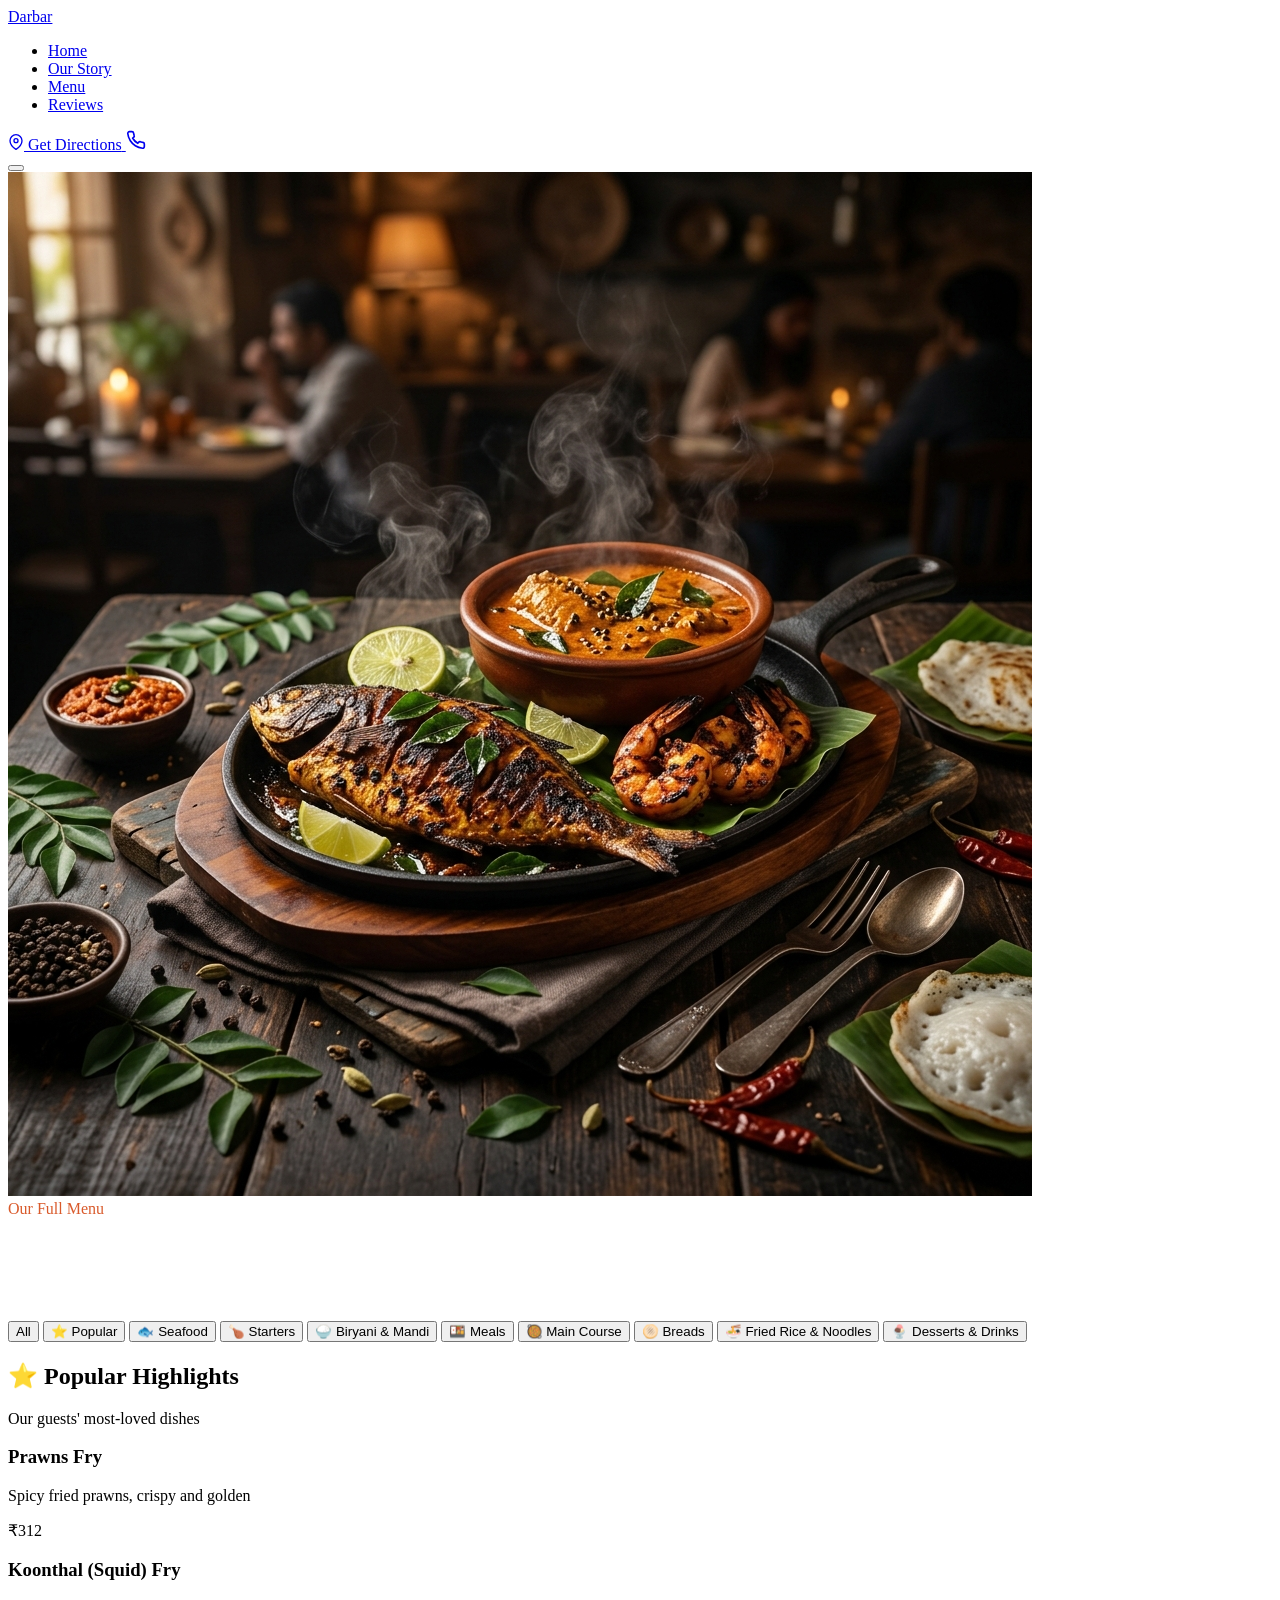
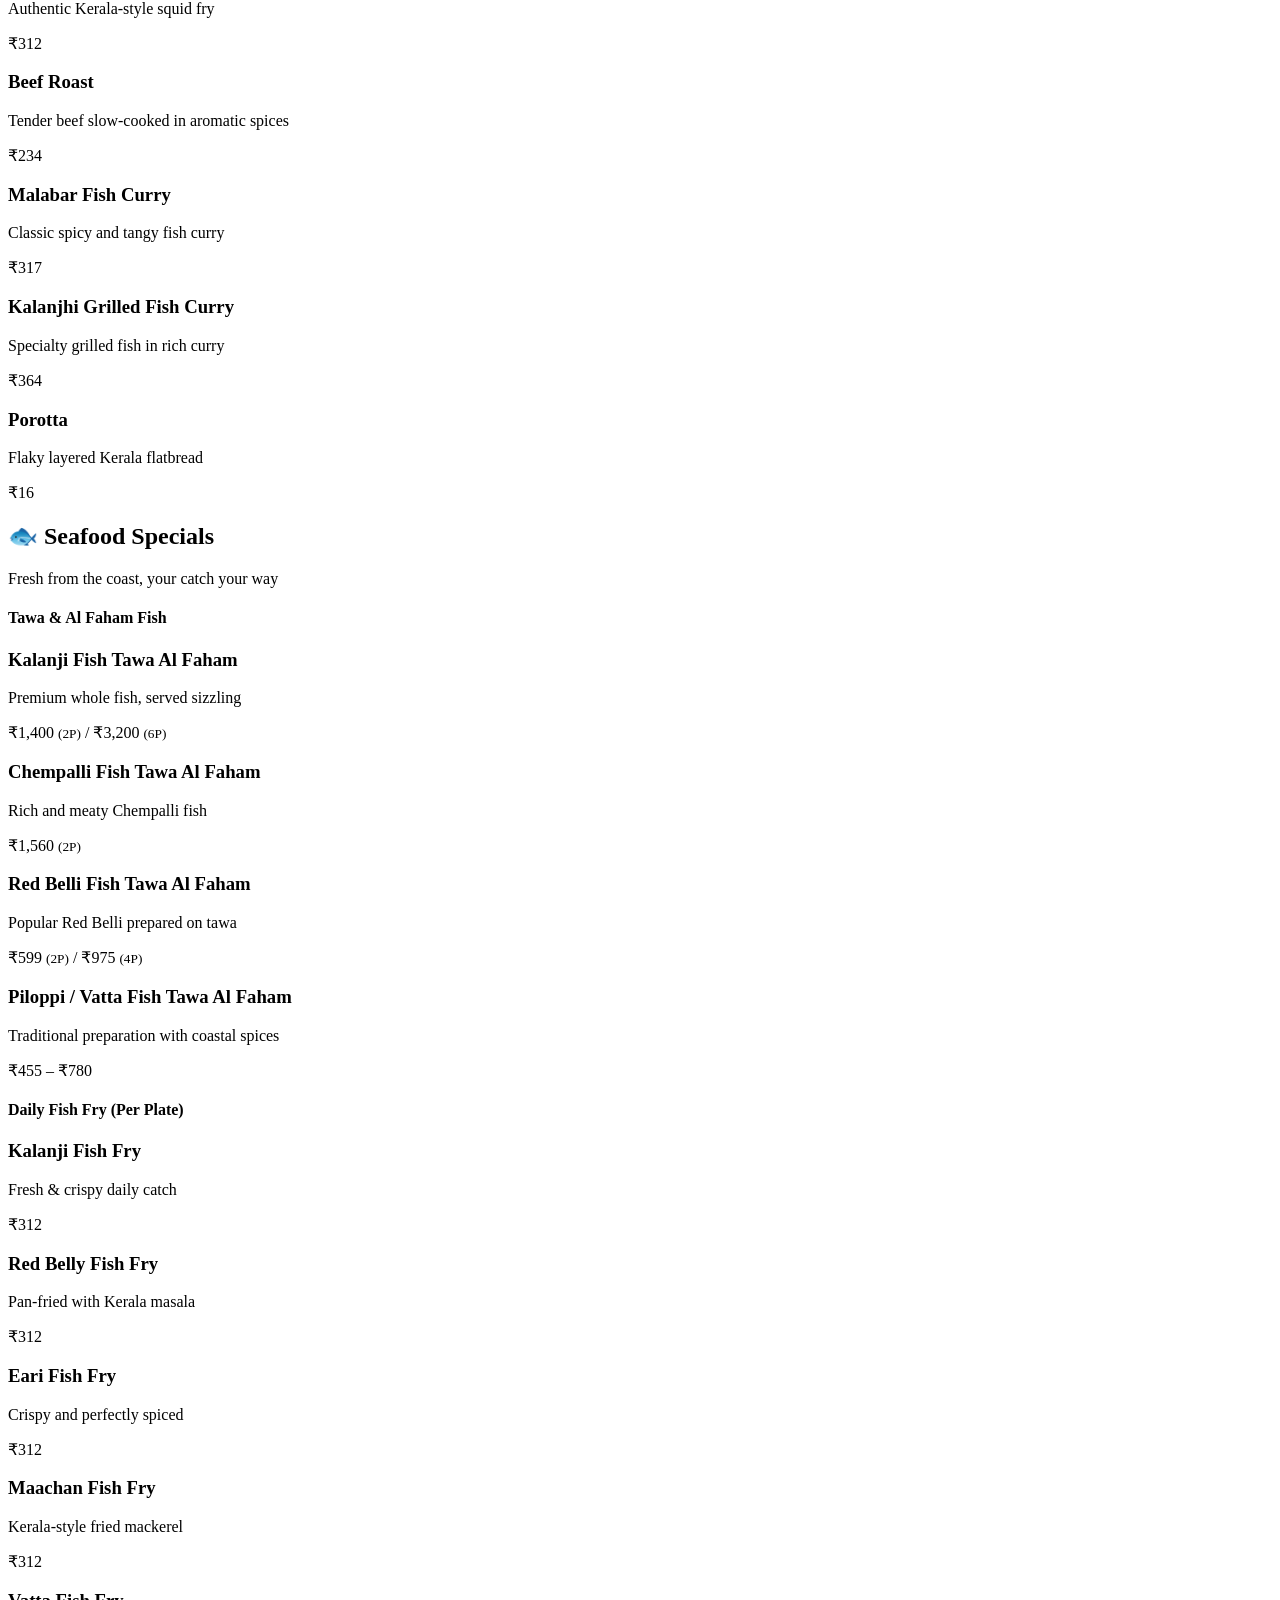
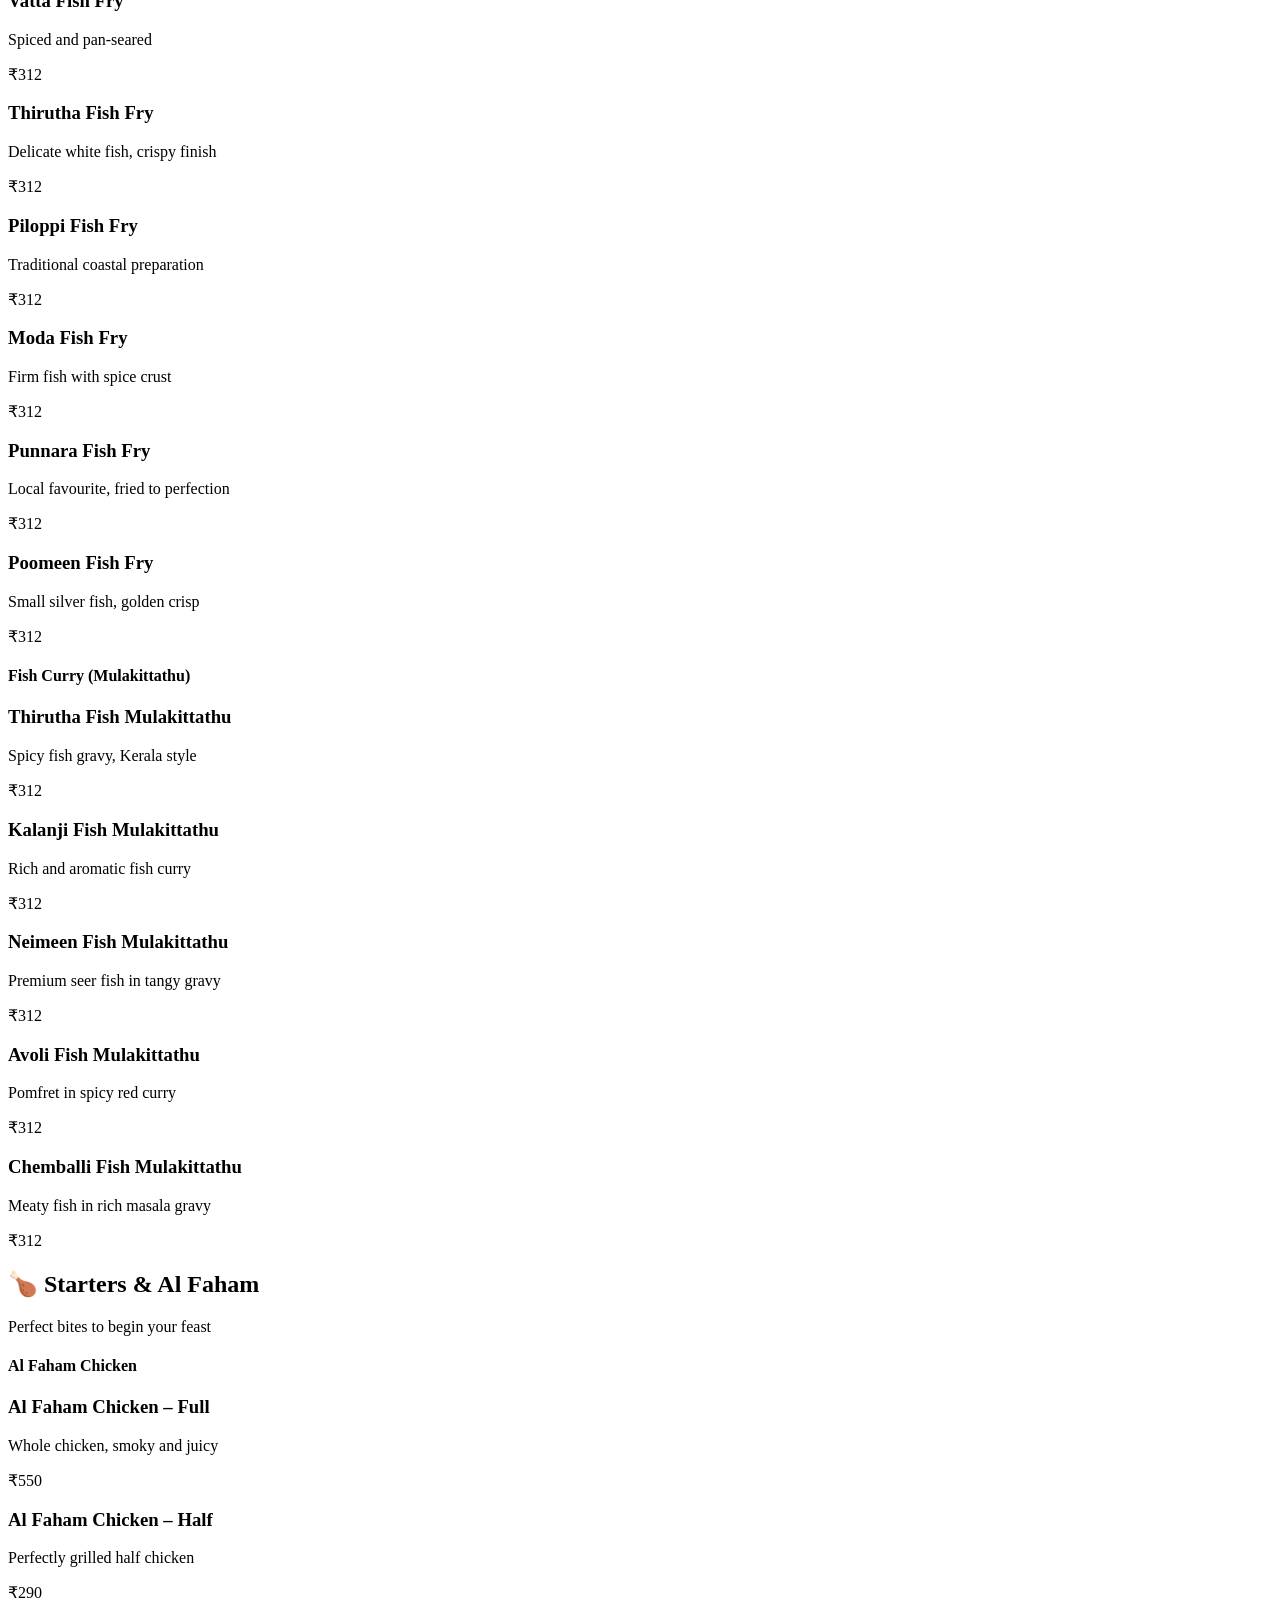
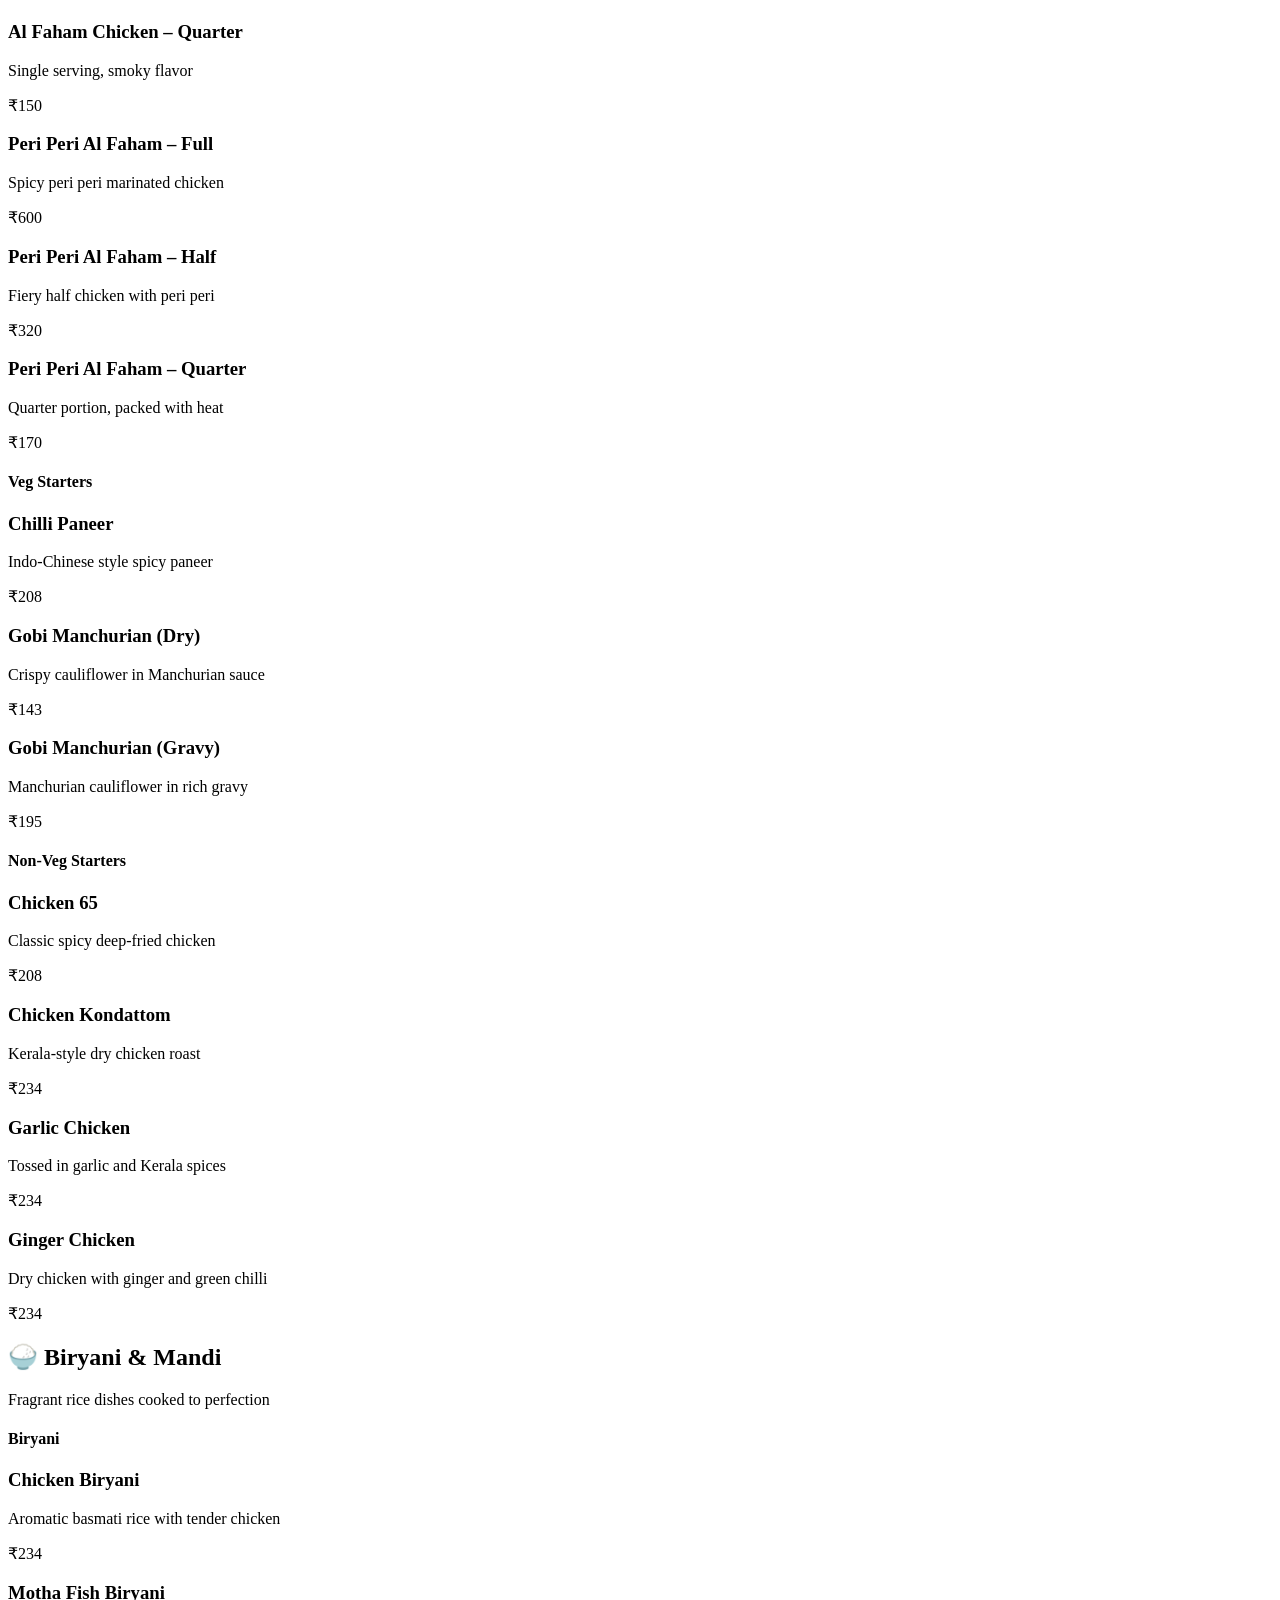
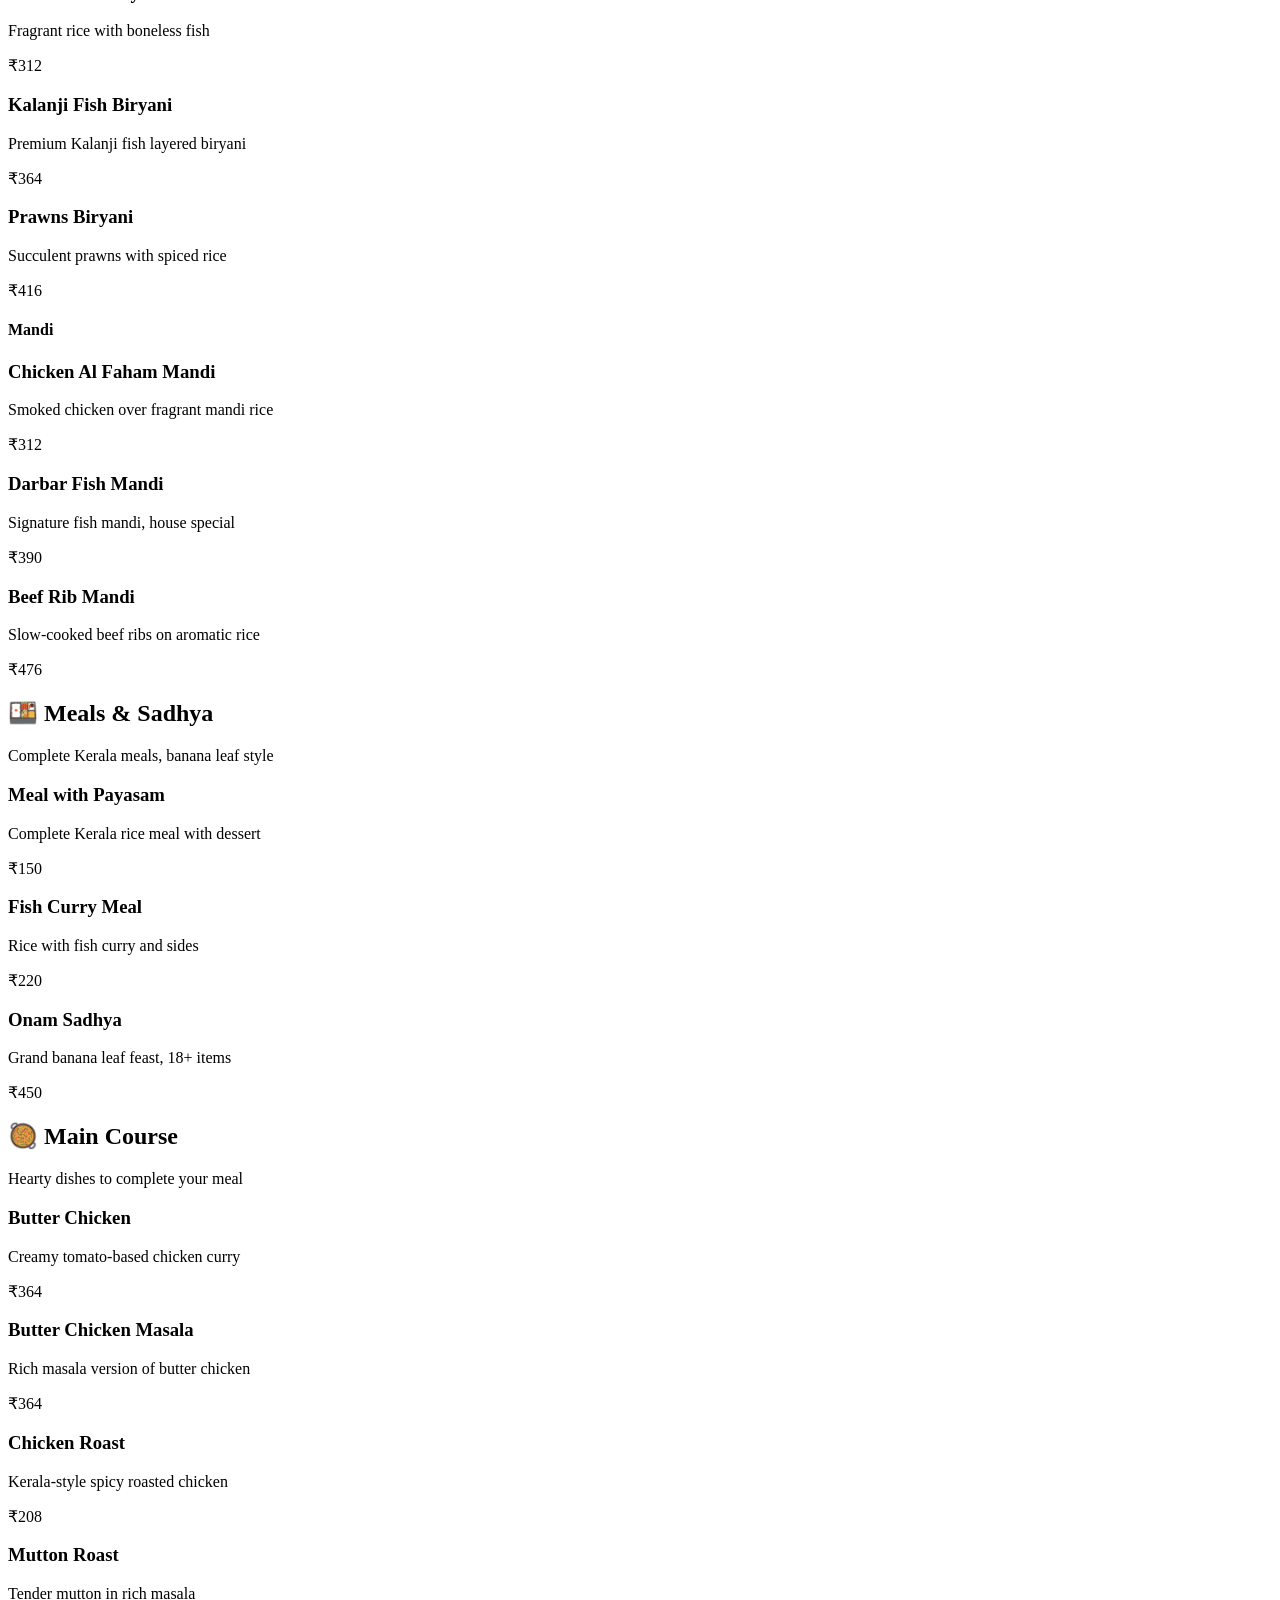
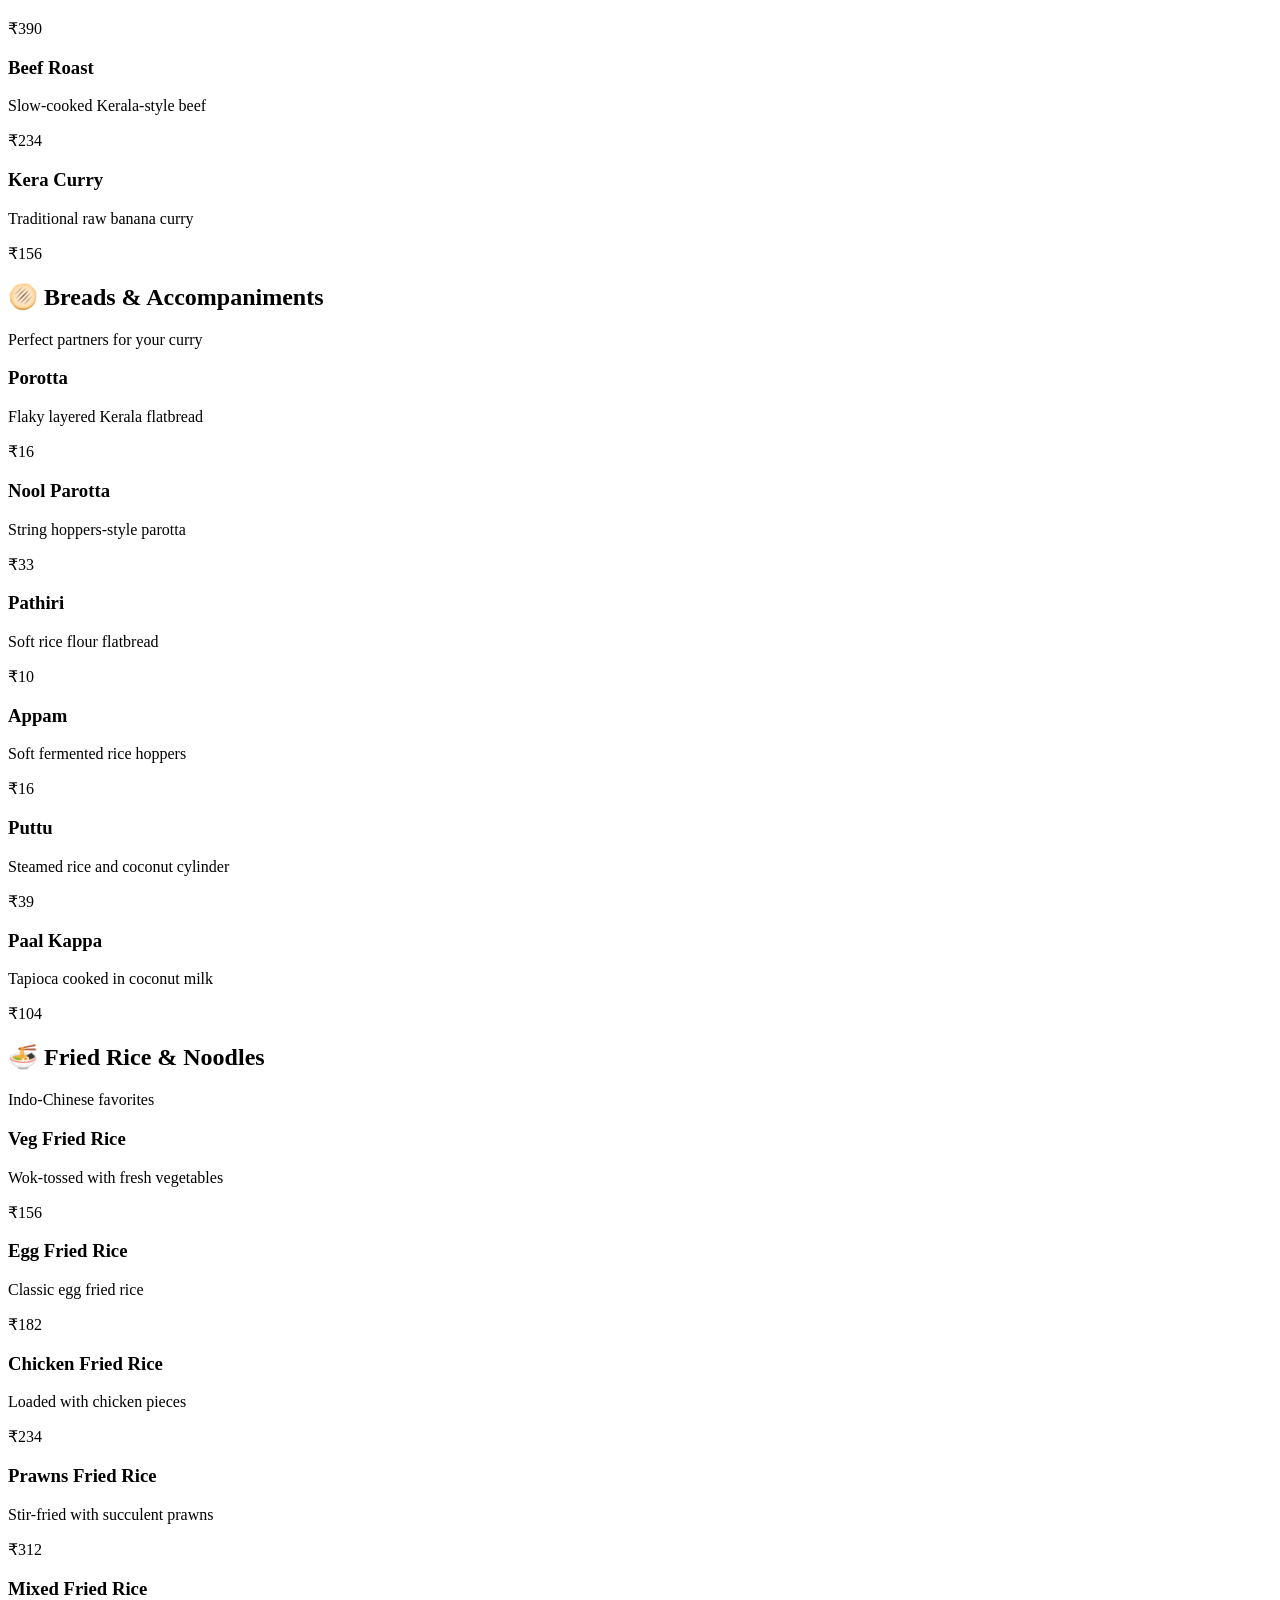
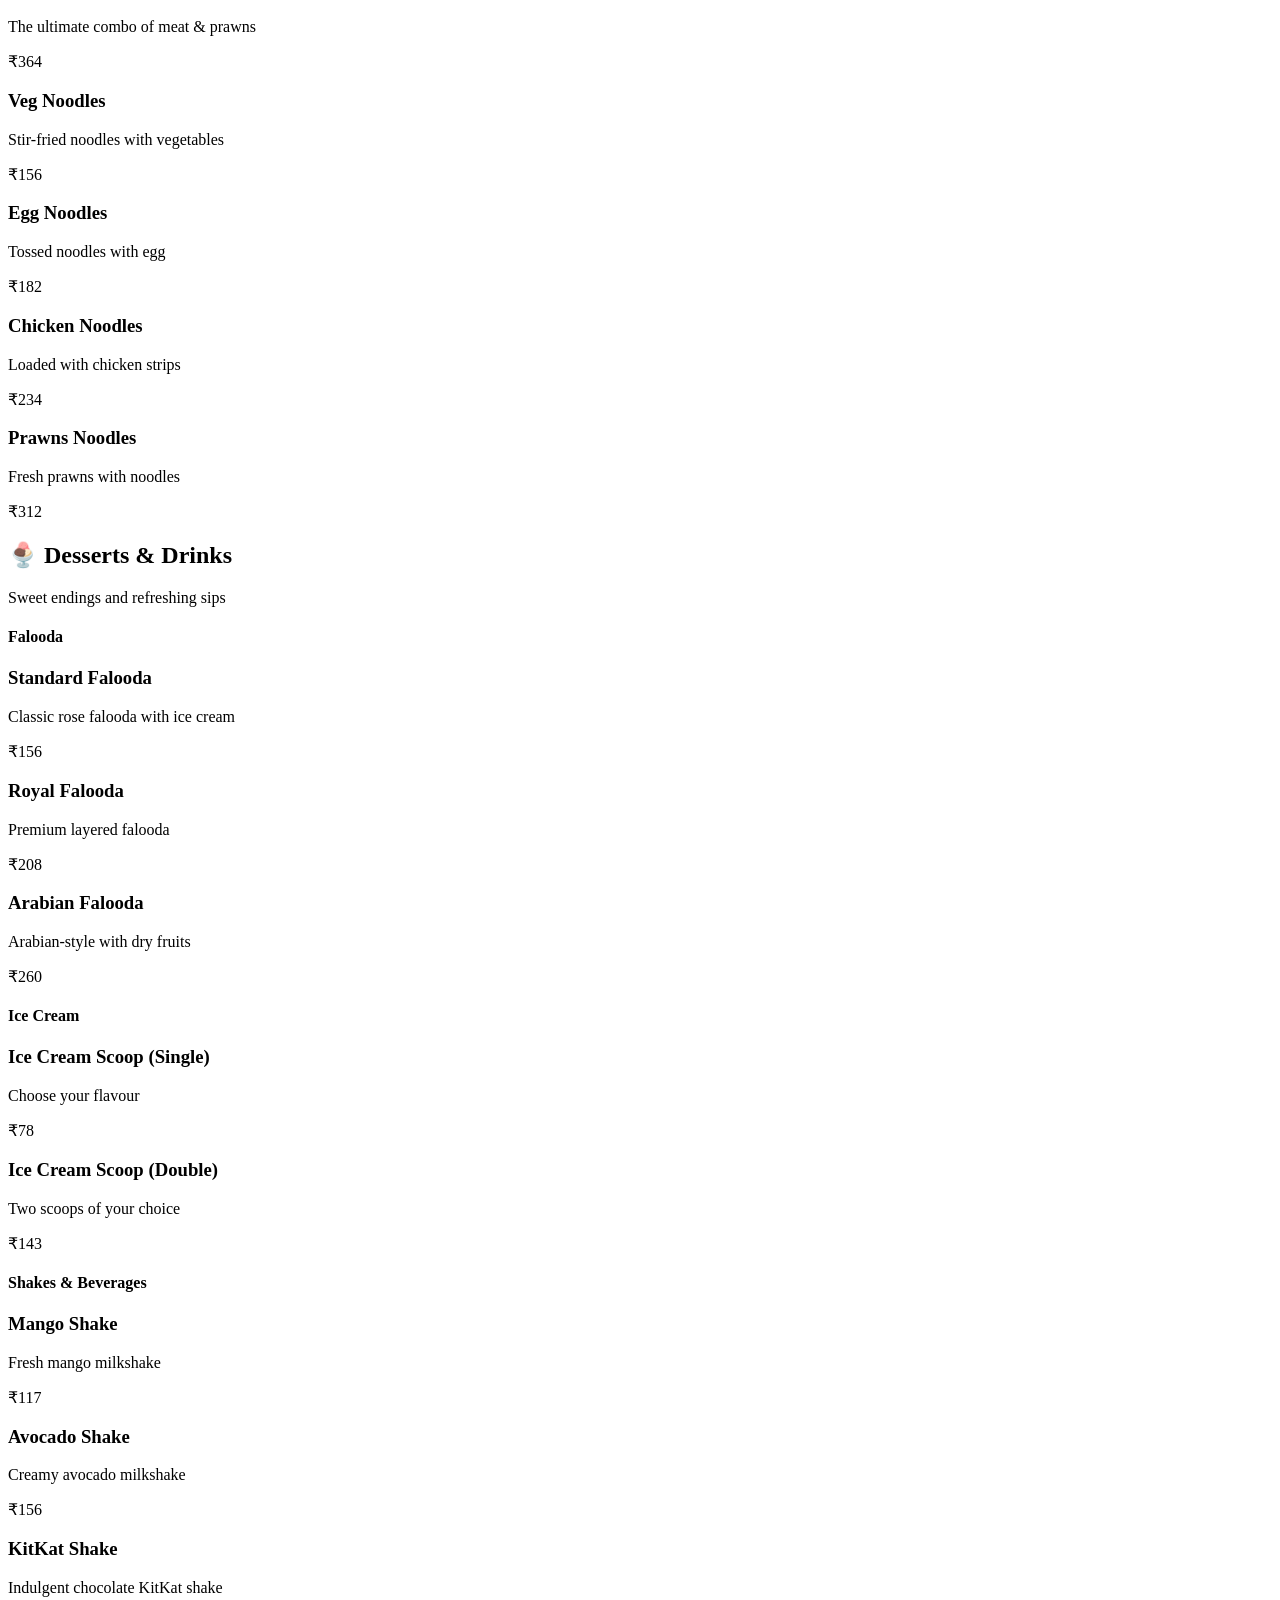
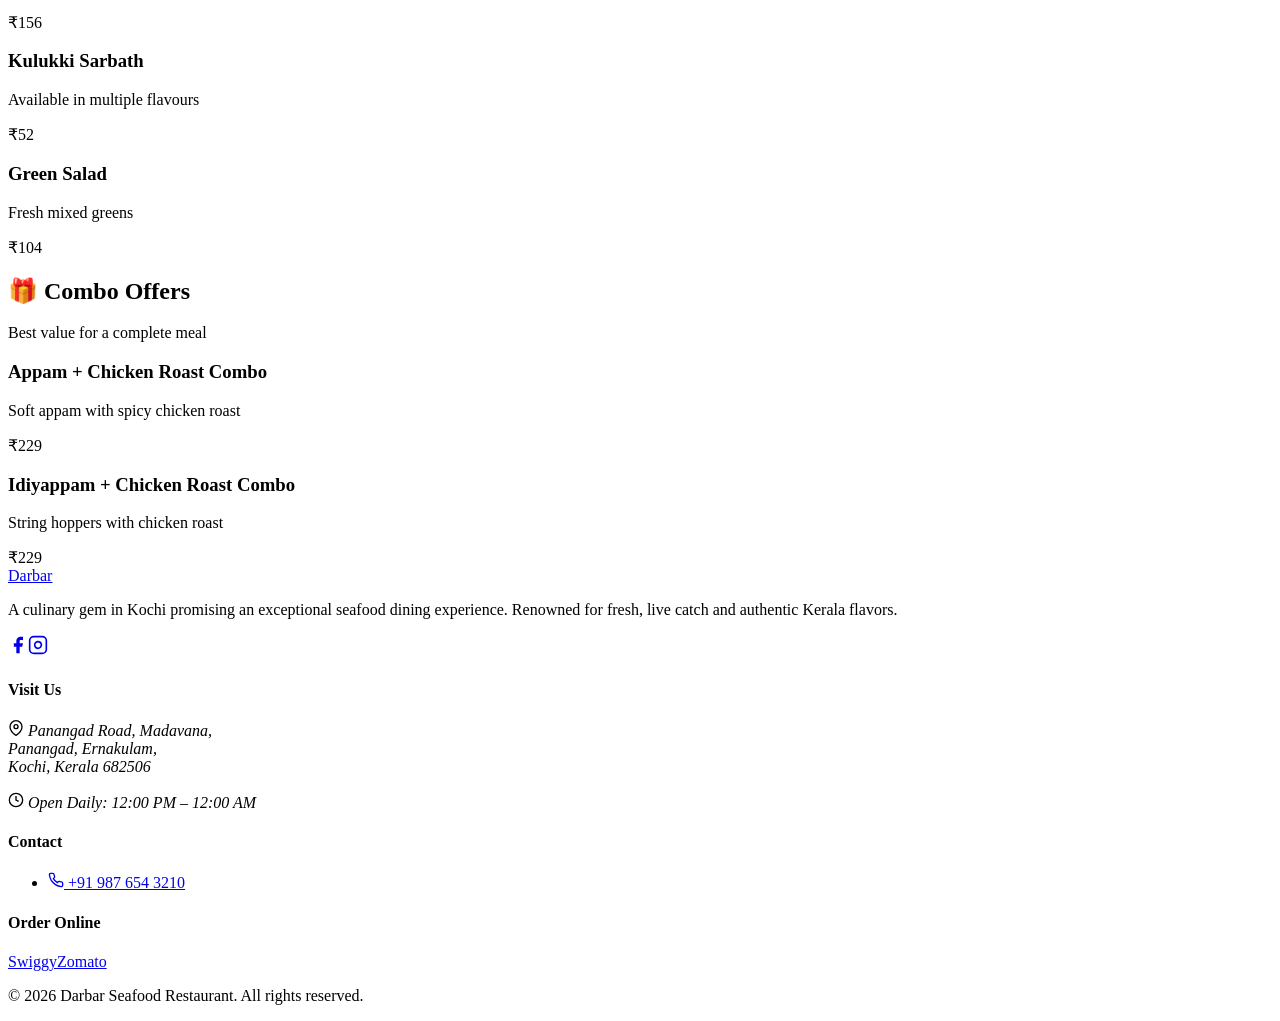
==== commit d633e76e: "Add files via upload" ====
--- a/menu.html
+++ b/menu.html
@@ -25,7 +25,7 @@
             <div class="nav-actions">
                 <a href="https://maps.google.com/?q=Darbar+Seafood+Restaurant+Panangad+Kochi" target="_blank" class="btn btn-accent btn-sm" id="btn-directions">
                     <svg width="16" height="16" viewBox="0 0 24 24" fill="none" stroke="currentColor" stroke-width="2"><path d="M21 10c0 7-9 13-9 13s-9-6-9-13a9 9 0 0 1 18 0z"/><circle cx="12" cy="10" r="3"/></svg>
-                    Get Directions
+                    <span class="btn-text">Get Directions</span>
                 </a>
                 <a href="tel:+919876543210" class="nav-phone" id="btn-phone" aria-label="Call us">
                     <svg width="20" height="20" viewBox="0 0 24 24" fill="none" stroke="currentColor" stroke-width="2"><path d="M22 16.92v3a2 2 0 0 1-2.18 2 19.79 19.79 0 0 1-8.63-3.07 19.5 19.5 0 0 1-6-6 19.79 19.79 0 0 1-3.07-8.67A2 2 0 0 1 4.11 2h3a2 2 0 0 1 2 1.72c.12.8.36 1.58.7 2.81a2 2 0 0 1-.45 2.11L8.09 9.91a16 16 0 0 0 6 6l1.27-1.27a2 2 0 0 1 2.11-.45c1.23.34 2.01.58 2.81.7A2 2 0 0 1 22 16.92z"/></svg>
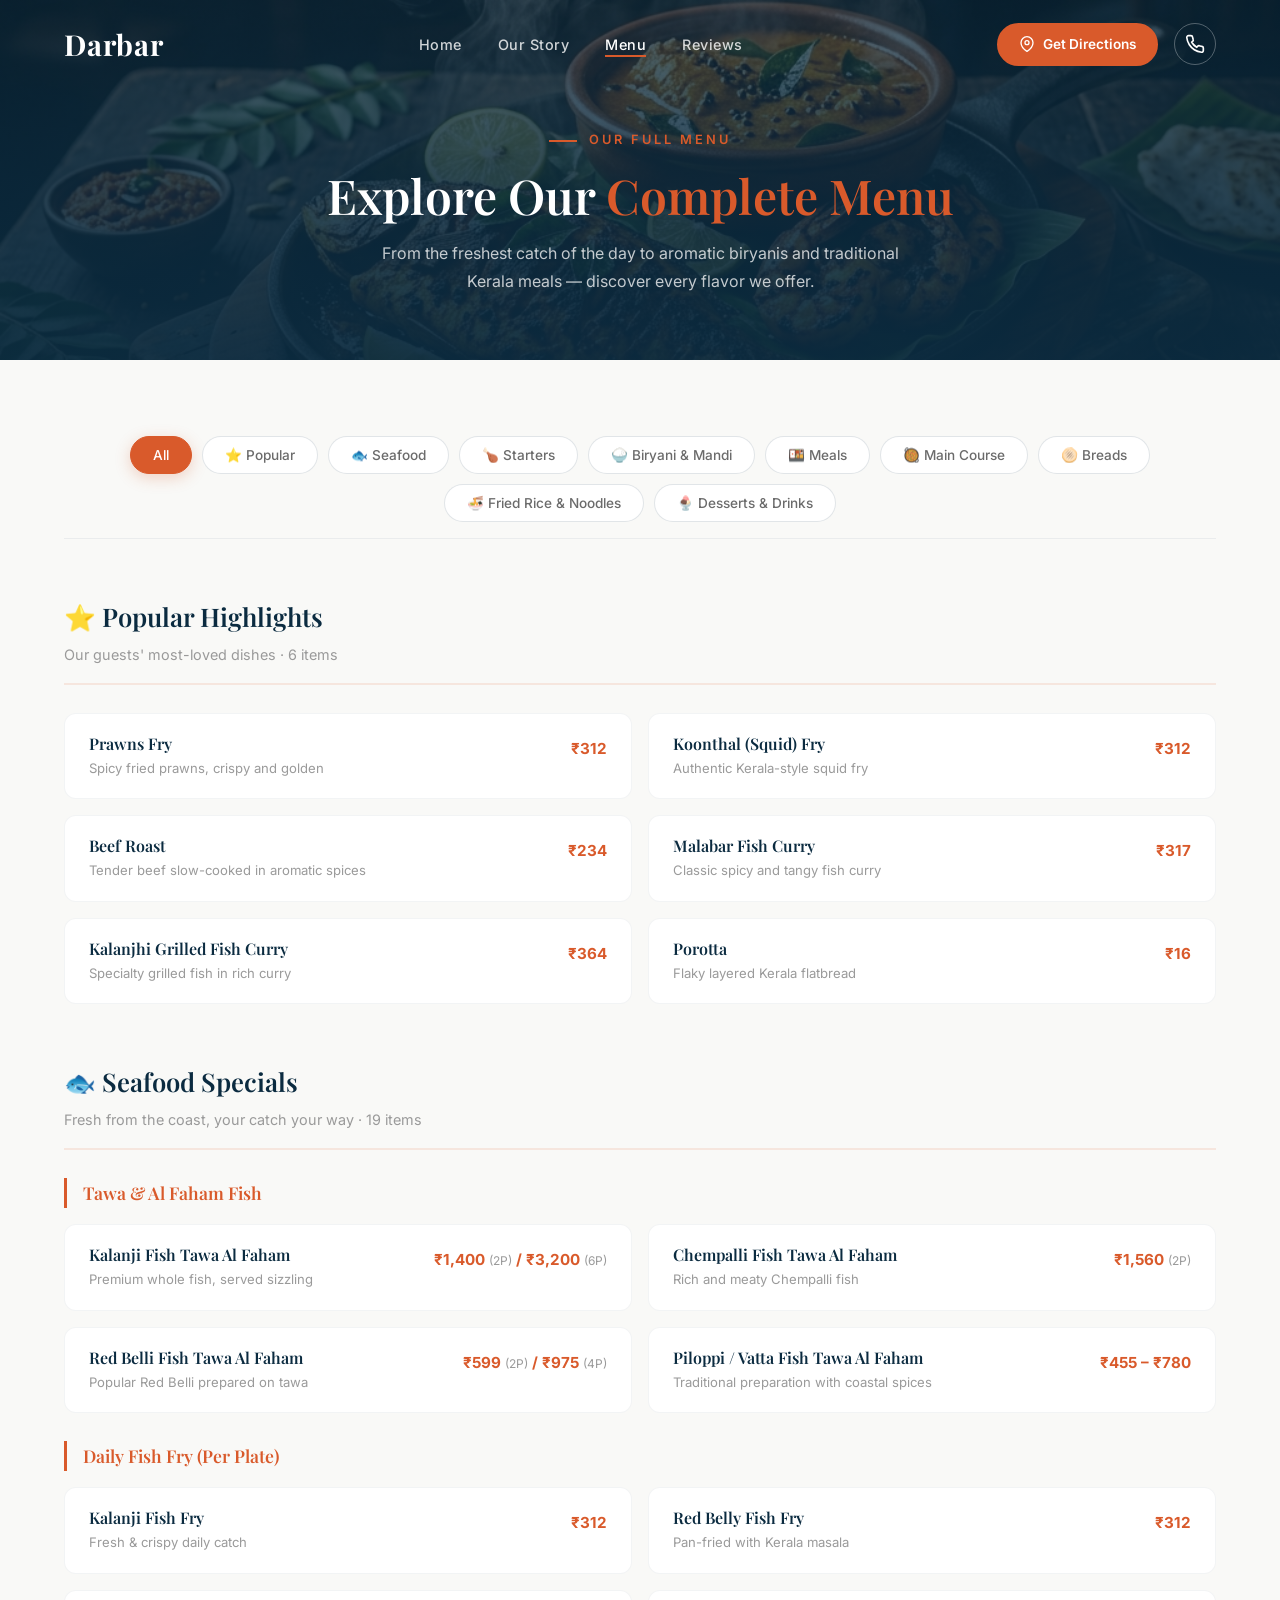
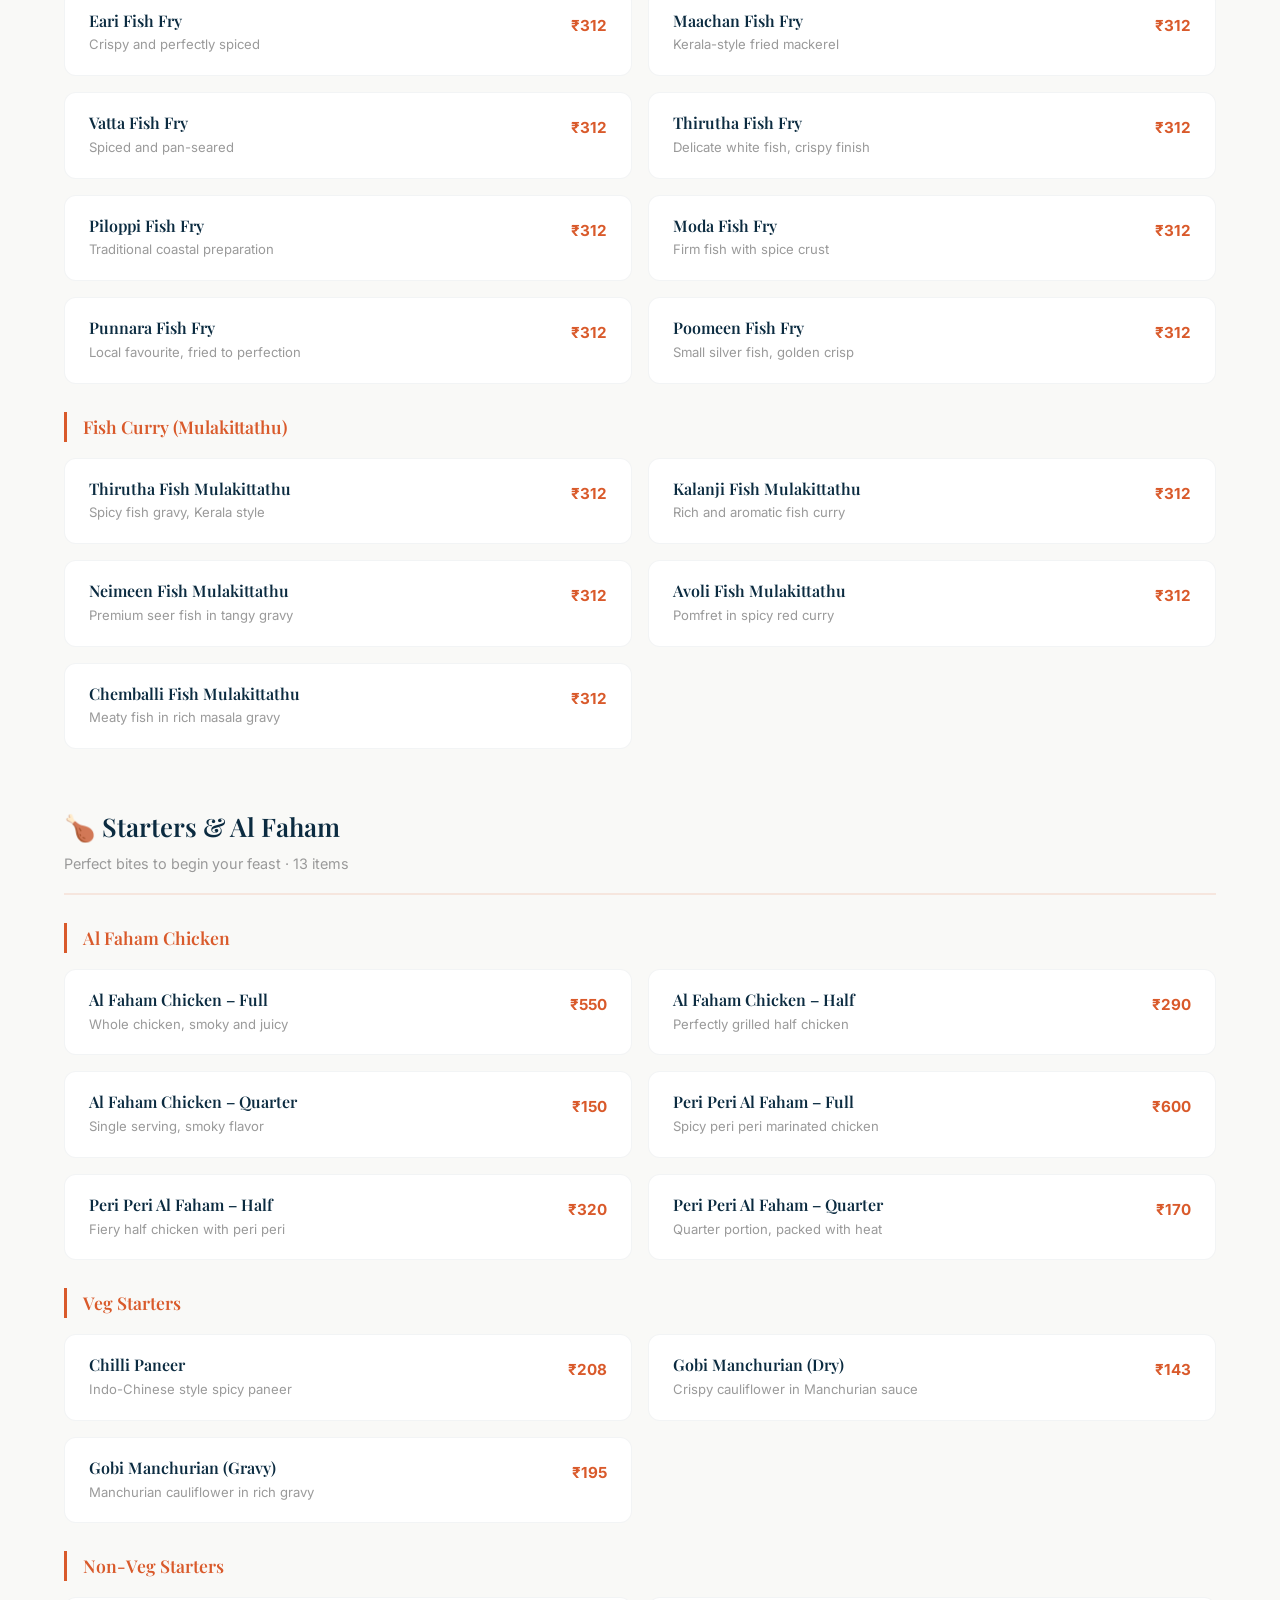
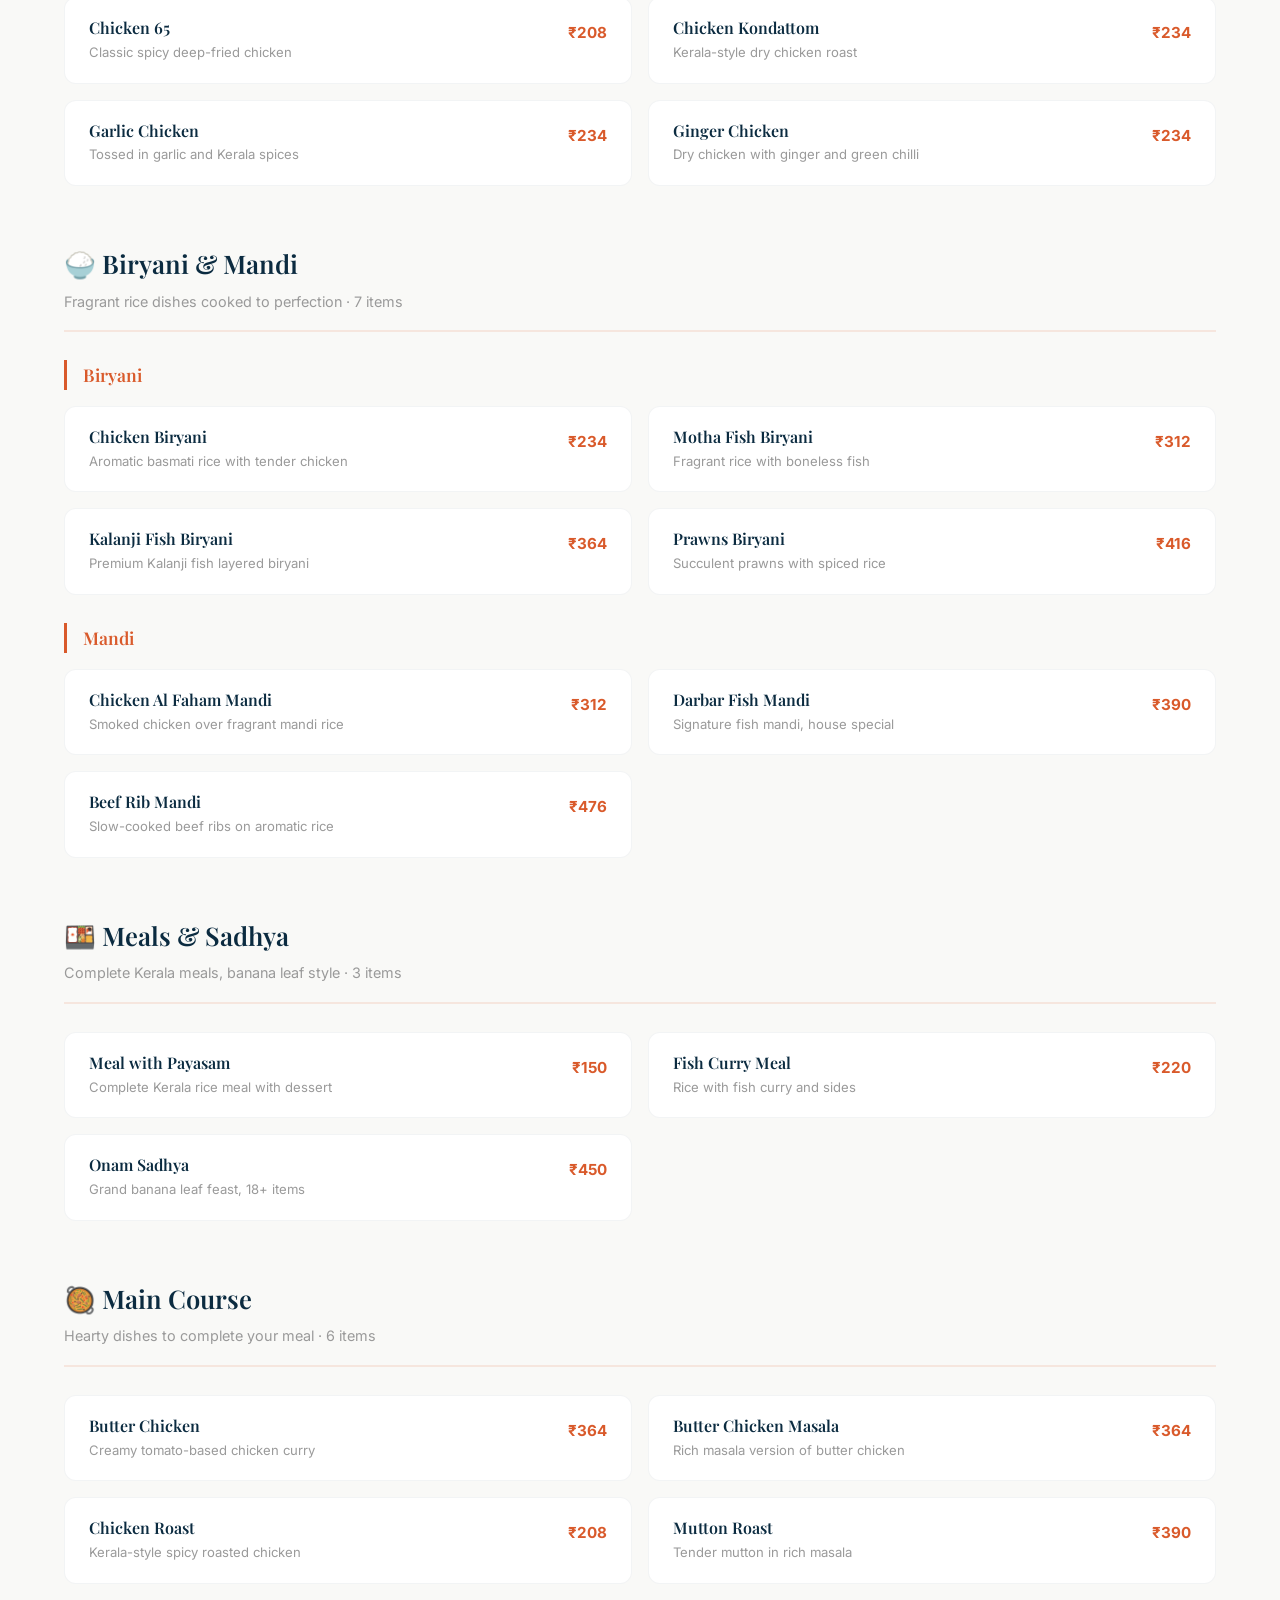
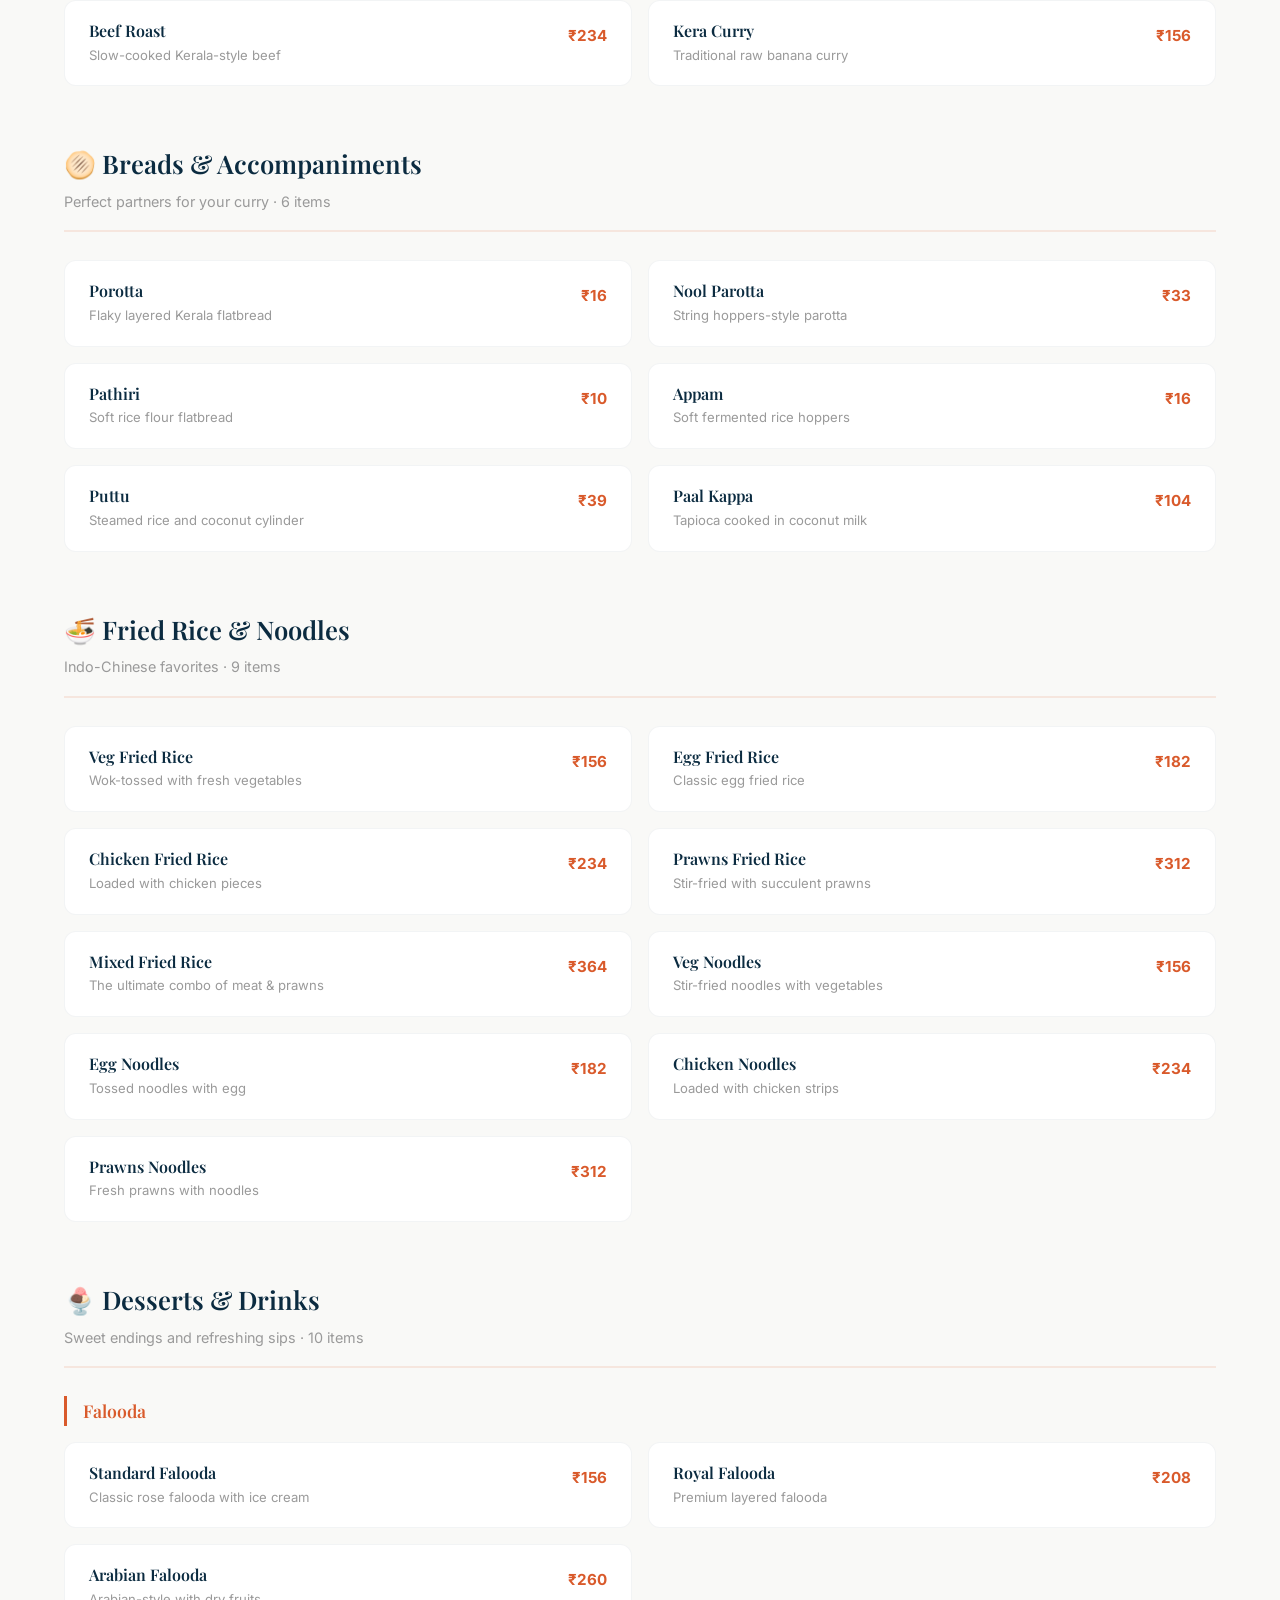
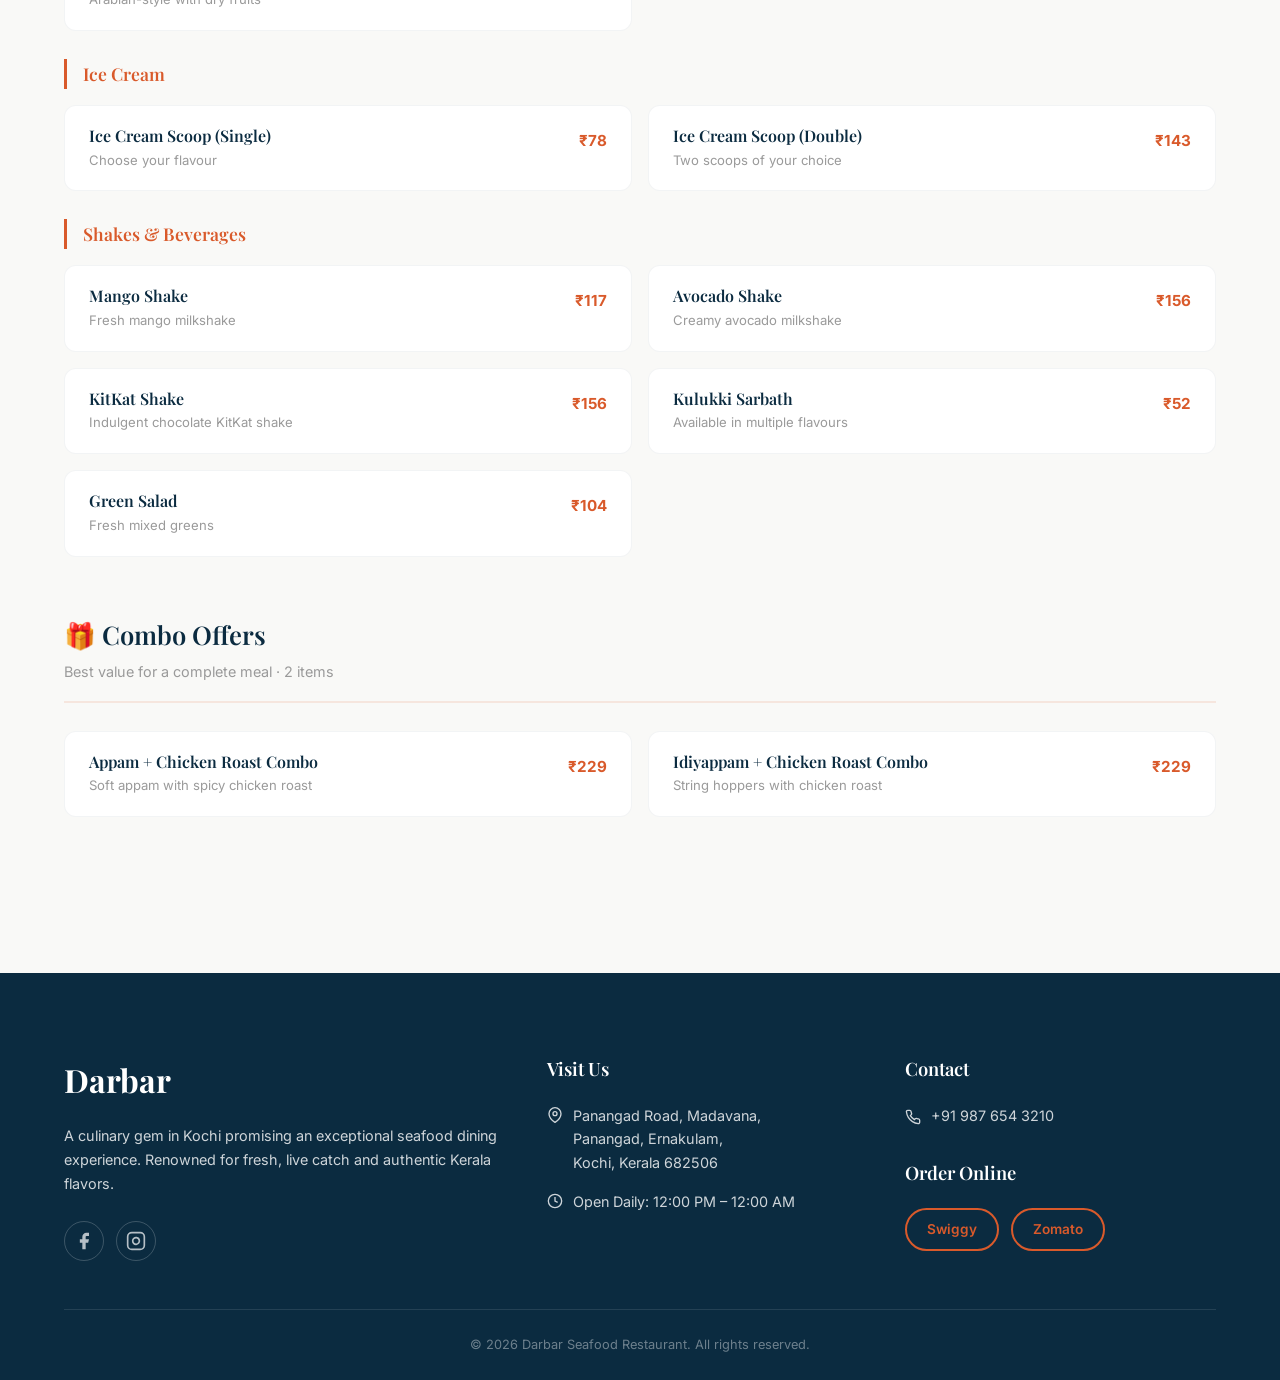
==== commit d25c1205: "Update menu.html" ====
--- a/menu.html
+++ b/menu.html
@@ -279,7 +279,7 @@
                 </div>
                 <div class="footer-visit"><h4 class="footer-heading">Visit Us</h4><address class="footer-address"><p><svg width="16" height="16" viewBox="0 0 24 24" fill="none" stroke="currentColor" stroke-width="2"><path d="M21 10c0 7-9 13-9 13s-9-6-9-13a9 9 0 0 1 18 0z"/><circle cx="12" cy="10" r="3"/></svg> Panangad Road, Madavana,<br>Panangad, Ernakulam,<br>Kochi, Kerala 682506</p><p><svg width="16" height="16" viewBox="0 0 24 24" fill="none" stroke="currentColor" stroke-width="2"><circle cx="12" cy="12" r="10"/><polyline points="12 6 12 12 16 14"/></svg> Open Daily: 12:00 PM – 12:00 AM</p></address></div>
                 <div class="footer-contact"><h4 class="footer-heading">Contact</h4><ul class="footer-links"><li><a href="tel:+919876543210"><svg width="16" height="16" viewBox="0 0 24 24" fill="none" stroke="currentColor" stroke-width="2"><path d="M22 16.92v3a2 2 0 0 1-2.18 2 19.79 19.79 0 0 1-8.63-3.07 19.5 19.5 0 0 1-6-6 19.79 19.79 0 0 1-3.07-8.67A2 2 0 0 1 4.11 2h3a2 2 0 0 1 2 1.72c.12.8.36 1.58.7 2.81a2 2 0 0 1-.45 2.11L8.09 9.91a16 16 0 0 0 6 6l1.27-1.27a2 2 0 0 1 2.11-.45c1.23.34 2.01.58 2.81.7A2 2 0 0 1 22 16.92z"/></svg> +91 987 654 3210</a></li></ul>
-                    <h4 class="footer-heading footer-heading--mt">Order Online</h4><div class="footer-order-links"><a href="#" class="btn btn-accent-outline btn-sm">Swiggy</a><a href="#" class="btn btn-accent-outline btn-sm">Zomato</a></div>
+                    <h4 class="footer-heading footer-heading--mt">Order Online</h4><div class="footer-order-links"><a href="https://www.swiggy.com/city/kochi/darbar-seafood-restaurant-panangad" target="_blank" class="btn btn-accent-outline btn-sm">Swiggy</a><a href="https://www.zomato.com/kochi/darbar-seafood-restaurant-panangad-ernakulam" target="_blank" class="btn btn-accent-outline btn-sm">Zomato</a></div>
                 </div>
             </div>
             <div class="footer-bottom"><p>&copy; 2026 Darbar Seafood Restaurant. All rights reserved.</p></div>
--- a/style.css
+++ b/style.css
@@ -0,0 +1,809 @@
+/* ============================================
+   DARBAR SEAFOOD RESTAURANT - DESIGN SYSTEM
+   ============================================ */
+:root {
+    --primary: #0B2B40;
+    --primary-light: #0f3a56;
+    --accent: #D95A2B;
+    --accent-hover: #c44e23;
+    --accent-light: rgba(217, 90, 43, 0.12);
+    --bg: #F9F9F7;
+    --bg-alt: #F1F0EC;
+    --text: #2C2C2C;
+    --text-light: #6B6B6B;
+    --text-lighter: #9A9A9A;
+    --white: #FFFFFF;
+    --shadow-sm: 0 2px 8px rgba(11, 43, 64, 0.06);
+    --shadow-md: 0 8px 30px rgba(11, 43, 64, 0.08);
+    --shadow-lg: 0 20px 60px rgba(11, 43, 64, 0.12);
+    --radius-sm: 8px;
+    --radius-md: 12px;
+    --radius-lg: 20px;
+    --radius-xl: 28px;
+    --font-heading: 'Playfair Display', Georgia, serif;
+    --font-body: 'Inter', -apple-system, sans-serif;
+    --transition: 0.3s cubic-bezier(0.4, 0, 0.2, 1);
+    --transition-slow: 0.6s cubic-bezier(0.4, 0, 0.2, 1);
+}
+
+*, *::before, *::after { box-sizing: border-box; margin: 0; padding: 0; }
+
+html { scroll-behavior: smooth; scroll-padding-top: 80px; }
+
+body {
+    font-family: var(--font-body);
+    color: var(--text);
+    background: var(--bg);
+    line-height: 1.7;
+    -webkit-font-smoothing: antialiased;
+    overflow-x: hidden;
+}
+
+img { max-width: 100%; height: auto; display: block; }
+a { text-decoration: none; color: inherit; }
+ul { list-style: none; }
+address { font-style: normal; }
+
+.container { max-width: 1200px; margin: 0 auto; padding: 0 24px; }
+.text-accent { color: var(--accent); }
+
+.section-tag {
+    display: inline-block;
+    font-family: var(--font-body);
+    font-size: 0.8rem;
+    font-weight: 600;
+    letter-spacing: 3px;
+    text-transform: uppercase;
+    color: var(--accent);
+    margin-bottom: 16px;
+    position: relative;
+    padding-left: 40px;
+}
+.section-tag::before {
+    content: '';
+    position: absolute;
+    left: 0;
+    top: 50%;
+    width: 28px;
+    height: 2px;
+    background: var(--accent);
+}
+
+.section-title {
+    font-family: var(--font-heading);
+    font-size: clamp(2rem, 4vw, 3rem);
+    font-weight: 600;
+    line-height: 1.2;
+    color: var(--primary);
+    margin-bottom: 16px;
+}
+
+.section-desc {
+    font-size: 1.05rem;
+    color: var(--text-light);
+    max-width: 560px;
+    margin: 0 auto;
+}
+
+.section-header { text-align: center; margin-bottom: 56px; }
+
+/* ============================================
+   BUTTONS
+   ============================================ */
+.btn {
+    display: inline-flex;
+    align-items: center;
+    gap: 8px;
+    font-family: var(--font-body);
+    font-weight: 600;
+    border: 2px solid transparent;
+    border-radius: 50px;
+    cursor: pointer;
+    transition: var(--transition);
+    white-space: nowrap;
+    text-decoration: none;
+}
+.btn-sm { font-size: 0.85rem; padding: 8px 20px; }
+.btn-lg { font-size: 1rem; padding: 14px 32px; }
+.btn-accent {
+    background: var(--accent);
+    color: var(--white);
+    border-color: var(--accent);
+}
+.btn-accent:hover {
+    background: var(--accent-hover);
+    border-color: var(--accent-hover);
+    transform: translateY(-2px);
+    box-shadow: 0 8px 25px rgba(217, 90, 43, 0.3);
+}
+.btn-ghost {
+    background: transparent;
+    color: var(--white);
+    border-color: rgba(255,255,255,0.4);
+}
+.btn-ghost:hover {
+    background: rgba(255,255,255,0.1);
+    border-color: var(--white);
+}
+.btn-accent-outline {
+    background: transparent;
+    color: var(--accent);
+    border-color: var(--accent);
+}
+.btn-accent-outline:hover {
+    background: var(--accent);
+    color: var(--white);
+}
+
+/* ============================================
+   NAVBAR
+   ============================================ */
+.navbar {
+    position: fixed;
+    top: 0;
+    left: 0;
+    right: 0;
+    z-index: 1000;
+    padding: 20px 0;
+    transition: var(--transition);
+}
+.navbar.scrolled {
+    background: rgba(11, 43, 64, 0.95);
+    backdrop-filter: blur(20px);
+    padding: 12px 0;
+    box-shadow: 0 4px 30px rgba(0,0,0,0.15);
+}
+.nav-container {
+    max-width: 1200px;
+    margin: 0 auto;
+    padding: 0 24px;
+    display: flex;
+    align-items: center;
+    justify-content: space-between;
+}
+.nav-logo {
+    font-family: var(--font-heading);
+    font-size: 1.8rem;
+    font-weight: 700;
+    color: var(--white);
+    letter-spacing: 1px;
+}
+.nav-links {
+    display: flex;
+    gap: 36px;
+}
+.nav-link {
+    color: rgba(255,255,255,0.8);
+    font-size: 0.9rem;
+    font-weight: 500;
+    letter-spacing: 0.5px;
+    transition: var(--transition);
+    position: relative;
+}
+.nav-link::after {
+    content: '';
+    position: absolute;
+    bottom: -4px;
+    left: 0;
+    width: 0;
+    height: 2px;
+    background: var(--accent);
+    transition: var(--transition);
+}
+.nav-link:hover, .nav-link.active { color: var(--white); }
+.nav-link:hover::after, .nav-link.active::after { width: 100%; }
+.nav-actions { display: flex; align-items: center; gap: 16px; }
+.nav-phone {
+    color: var(--white);
+    width: 42px;
+    height: 42px;
+    display: flex;
+    align-items: center;
+    justify-content: center;
+    border-radius: 50%;
+    border: 1.5px solid rgba(255,255,255,0.3);
+    transition: var(--transition);
+}
+.nav-phone:hover {
+    background: var(--accent);
+    border-color: var(--accent);
+    transform: scale(1.05);
+}
+.nav-toggle { display: none; background: none; border: none; cursor: pointer; padding: 4px; }
+.nav-toggle span {
+    display: block;
+    width: 24px;
+    height: 2px;
+    background: var(--white);
+    margin: 5px 0;
+    transition: var(--transition);
+    border-radius: 2px;
+}
+
+/* ============================================
+   HERO
+   ============================================ */
+.hero {
+    position: relative;
+    min-height: 100vh;
+    display: flex;
+    flex-direction: column;
+    justify-content: center;
+    align-items: center;
+    text-align: center;
+    padding: 120px 24px 0;
+    overflow: hidden;
+}
+.hero-bg {
+    position: absolute;
+    inset: 0;
+    z-index: -1;
+}
+.hero-bg img {
+    width: 100%;
+    height: 100%;
+    object-fit: cover;
+}
+.hero-overlay {
+    position: absolute;
+    inset: 0;
+    background: linear-gradient(180deg, rgba(11,43,64,0.7) 0%, rgba(11,43,64,0.85) 50%, rgba(11,43,64,0.95) 100%);
+}
+.hero-content {
+    max-width: 800px;
+    z-index: 1;
+    animation: heroFadeIn 1s ease-out;
+}
+@keyframes heroFadeIn {
+    from { opacity: 0; transform: translateY(30px); }
+    to { opacity: 1; transform: translateY(0); }
+}
+.hero-badge {
+    display: inline-flex;
+    align-items: center;
+    gap: 8px;
+    background: rgba(217, 90, 43, 0.15);
+    border: 1px solid rgba(217, 90, 43, 0.3);
+    border-radius: 50px;
+    padding: 8px 20px;
+    font-size: 0.8rem;
+    font-weight: 600;
+    color: var(--accent);
+    letter-spacing: 1.5px;
+    text-transform: uppercase;
+    margin-bottom: 28px;
+}
+.hero-badge-dot {
+    width: 8px;
+    height: 8px;
+    background: var(--accent);
+    border-radius: 50%;
+    animation: pulse 2s infinite;
+}
+@keyframes pulse {
+    0%, 100% { opacity: 1; transform: scale(1); }
+    50% { opacity: 0.5; transform: scale(1.5); }
+}
+.hero-title {
+    font-family: var(--font-heading);
+    font-size: clamp(2.5rem, 6vw, 4rem);
+    font-weight: 700;
+    color: var(--white);
+    line-height: 1.15;
+    margin-bottom: 24px;
+}
+.hero-title-accent { color: var(--accent); font-style: italic; }
+.hero-subtitle {
+    font-size: clamp(1rem, 2vw, 1.15rem);
+    color: rgba(255,255,255,0.75);
+    max-width: 600px;
+    margin: 0 auto 36px;
+    line-height: 1.7;
+}
+.hero-ctas { display: flex; gap: 16px; justify-content: center; flex-wrap: wrap; }
+.hero-proof {
+    position: absolute;
+    bottom: 0;
+    left: 0;
+    right: 0;
+    background: rgba(11, 43, 64, 0.6);
+    backdrop-filter: blur(20px);
+    border-top: 1px solid rgba(255,255,255,0.08);
+    z-index: 1;
+}
+.hero-proof-inner {
+    max-width: 1200px;
+    margin: 0 auto;
+    padding: 18px 24px;
+    display: flex;
+    justify-content: center;
+    align-items: center;
+    gap: 32px;
+    flex-wrap: wrap;
+}
+.hero-proof-item {
+    display: flex;
+    align-items: center;
+    gap: 8px;
+    color: rgba(255,255,255,0.85);
+    font-size: 0.9rem;
+    font-weight: 500;
+}
+.hero-proof-stars { color: #FFB800; letter-spacing: 2px; }
+.hero-proof-divider {
+    width: 1px;
+    height: 20px;
+    background: rgba(255,255,255,0.2);
+}
+
+/* ============================================
+   ABOUT
+   ============================================ */
+.about { padding: 100px 0; }
+.about-grid {
+    display: grid;
+    grid-template-columns: 1fr 1fr;
+    gap: 80px;
+    align-items: center;
+}
+.about-image { position: relative; }
+.about-image-wrapper {
+    position: relative;
+    border-radius: var(--radius-lg);
+    overflow: hidden;
+    box-shadow: var(--shadow-lg);
+}
+.about-image-wrapper img {
+    width: 100%;
+    aspect-ratio: 4/5;
+    object-fit: cover;
+    transition: transform 0.8s cubic-bezier(0.4, 0, 0.2, 1);
+}
+.about-image-wrapper:hover img { transform: scale(1.05); }
+.about-image-accent {
+    position: absolute;
+    bottom: -12px;
+    right: -12px;
+    width: 60%;
+    height: 60%;
+    border: 3px solid var(--accent);
+    border-radius: var(--radius-lg);
+    z-index: -1;
+}
+.about-image-badge {
+    position: absolute;
+    bottom: 30px;
+    right: -30px;
+    background: var(--accent);
+    color: var(--white);
+    padding: 20px;
+    border-radius: var(--radius-md);
+    text-align: center;
+    box-shadow: var(--shadow-md);
+}
+.about-badge-number {
+    display: block;
+    font-family: var(--font-heading);
+    font-size: 2rem;
+    font-weight: 700;
+    line-height: 1;
+}
+.about-badge-text { font-size: 0.75rem; font-weight: 500; line-height: 1.3; }
+.about-text {
+    font-size: 1.05rem;
+    color: var(--text-light);
+    margin-bottom: 36px;
+    line-height: 1.8;
+}
+.about-features { display: flex; gap: 28px; flex-wrap: wrap; }
+.about-feature {
+    display: flex;
+    align-items: center;
+    gap: 12px;
+    padding: 14px 20px;
+    background: var(--bg-alt);
+    border-radius: var(--radius-md);
+    transition: var(--transition);
+}
+.about-feature:hover {
+    background: var(--accent-light);
+    transform: translateY(-2px);
+}
+.about-feature-icon {
+    width: 44px;
+    height: 44px;
+    display: flex;
+    align-items: center;
+    justify-content: center;
+    background: var(--white);
+    border-radius: 10px;
+    color: var(--accent);
+    flex-shrink: 0;
+    box-shadow: var(--shadow-sm);
+}
+.about-feature span { font-weight: 600; font-size: 0.9rem; color: var(--primary); }
+
+/* ============================================
+   MENU HIGHLIGHTS
+   ============================================ */
+.menu { padding: 100px 0; background: var(--bg-alt); }
+.menu-grid {
+    display: grid;
+    grid-template-columns: repeat(4, 1fr);
+    gap: 24px;
+    margin-bottom: 48px;
+}
+.menu-card {
+    background: var(--white);
+    border-radius: var(--radius-lg);
+    overflow: hidden;
+    transition: var(--transition);
+    box-shadow: var(--shadow-sm);
+}
+.menu-card:hover {
+    transform: translateY(-8px);
+    box-shadow: var(--shadow-lg);
+}
+.menu-card-image {
+    position: relative;
+    overflow: hidden;
+    aspect-ratio: 1;
+}
+.menu-card-image img {
+    width: 100%;
+    height: 100%;
+    object-fit: cover;
+    transition: transform 0.6s ease;
+}
+.menu-card:hover .menu-card-image img { transform: scale(1.1); }
+.menu-card-overlay {
+    position: absolute;
+    top: 16px;
+    left: 16px;
+}
+.menu-card-tag {
+    background: var(--accent);
+    color: var(--white);
+    font-size: 0.7rem;
+    font-weight: 700;
+    text-transform: uppercase;
+    letter-spacing: 1px;
+    padding: 6px 14px;
+    border-radius: 50px;
+}
+.menu-card-body { padding: 24px; }
+.menu-card-title {
+    font-family: var(--font-heading);
+    font-size: 1.15rem;
+    font-weight: 600;
+    color: var(--primary);
+    margin-bottom: 8px;
+}
+.menu-card-desc { font-size: 0.9rem; color: var(--text-light); line-height: 1.6; }
+.menu-cta { text-align: center; }
+
+/* ============================================
+   WHY CHOOSE US
+   ============================================ */
+.why { padding: 100px 0; }
+.why-grid {
+    display: grid;
+    grid-template-columns: repeat(3, 1fr);
+    gap: 32px;
+}
+.why-card {
+    text-align: center;
+    padding: 48px 32px;
+    background: var(--white);
+    border-radius: var(--radius-lg);
+    border: 1px solid rgba(11, 43, 64, 0.06);
+    transition: var(--transition);
+}
+.why-card:hover {
+    border-color: var(--accent);
+    transform: translateY(-6px);
+    box-shadow: var(--shadow-md);
+}
+.why-icon {
+    width: 72px;
+    height: 72px;
+    display: flex;
+    align-items: center;
+    justify-content: center;
+    background: var(--accent-light);
+    border-radius: 50%;
+    color: var(--accent);
+    margin: 0 auto 24px;
+    transition: var(--transition);
+}
+.why-card:hover .why-icon {
+    background: var(--accent);
+    color: var(--white);
+}
+.why-title {
+    font-family: var(--font-heading);
+    font-size: 1.3rem;
+    font-weight: 600;
+    color: var(--primary);
+    margin-bottom: 12px;
+}
+.why-desc { font-size: 0.95rem; color: var(--text-light); line-height: 1.7; }
+
+/* ============================================
+   TESTIMONIALS
+   ============================================ */
+.testimonials { padding: 100px 0; background: var(--bg-alt); }
+.testimonials-carousel { position: relative; overflow: hidden; }
+.testimonials-track {
+    display: flex;
+    transition: transform 0.5s cubic-bezier(0.4, 0, 0.2, 1);
+}
+.testimonial-card {
+    min-width: 100%;
+    padding: 48px;
+    background: var(--white);
+    border-radius: var(--radius-lg);
+    box-shadow: var(--shadow-md);
+    text-align: center;
+}
+.testimonial-stars { color: #FFB800; font-size: 1.3rem; letter-spacing: 4px; margin-bottom: 24px; }
+.testimonial-quote {
+    font-family: var(--font-heading);
+    font-size: 1.25rem;
+    font-style: italic;
+    color: var(--primary);
+    line-height: 1.7;
+    max-width: 700px;
+    margin: 0 auto 32px;
+}
+.testimonial-author { display: flex; align-items: center; justify-content: center; gap: 14px; }
+.testimonial-avatar {
+    width: 48px;
+    height: 48px;
+    background: var(--primary);
+    color: var(--white);
+    border-radius: 50%;
+    display: flex;
+    align-items: center;
+    justify-content: center;
+    font-family: var(--font-heading);
+    font-weight: 700;
+    font-size: 1.1rem;
+}
+.testimonial-info { text-align: left; }
+.testimonial-name { display: block; font-weight: 600; color: var(--primary); font-size: 1rem; }
+.testimonial-source { font-size: 0.8rem; color: var(--text-lighter); }
+.testimonials-controls { display: flex; align-items: center; justify-content: center; gap: 20px; margin-top: 32px; }
+.testimonial-btn {
+    width: 44px;
+    height: 44px;
+    display: flex;
+    align-items: center;
+    justify-content: center;
+    background: var(--white);
+    border: 1.5px solid rgba(11, 43, 64, 0.15);
+    border-radius: 50%;
+    color: var(--primary);
+    cursor: pointer;
+    transition: var(--transition);
+}
+.testimonial-btn:hover { background: var(--accent); color: var(--white); border-color: var(--accent); }
+.testimonial-dots { display: flex; gap: 8px; }
+.testimonial-dot {
+    width: 10px;
+    height: 10px;
+    border-radius: 50%;
+    border: none;
+    background: rgba(11, 43, 64, 0.15);
+    cursor: pointer;
+    transition: var(--transition);
+}
+.testimonial-dot.active { background: var(--accent); width: 28px; border-radius: 5px; }
+
+/* ============================================
+   FOOTER
+   ============================================ */
+.footer { background: var(--primary); color: rgba(255,255,255,0.8); padding: 80px 0 0; }
+.footer-grid {
+    display: grid;
+    grid-template-columns: 1.4fr 1fr 1fr;
+    gap: 48px;
+    padding-bottom: 48px;
+    border-bottom: 1px solid rgba(255,255,255,0.1);
+}
+.footer-logo {
+    font-family: var(--font-heading);
+    font-size: 2rem;
+    font-weight: 700;
+    color: var(--white);
+    display: block;
+    margin-bottom: 16px;
+}
+.footer-desc { font-size: 0.9rem; line-height: 1.7; margin-bottom: 24px; }
+.footer-socials { display: flex; gap: 12px; }
+.footer-social {
+    width: 40px;
+    height: 40px;
+    display: flex;
+    align-items: center;
+    justify-content: center;
+    border-radius: 50%;
+    border: 1.5px solid rgba(255,255,255,0.2);
+    color: rgba(255,255,255,0.7);
+    transition: var(--transition);
+}
+.footer-social:hover { background: var(--accent); border-color: var(--accent); color: var(--white); }
+.footer-heading {
+    font-family: var(--font-heading);
+    font-size: 1.15rem;
+    font-weight: 600;
+    color: var(--white);
+    margin-bottom: 20px;
+}
+.footer-heading--mt { margin-top: 28px; }
+.footer-address p {
+    display: flex;
+    align-items: flex-start;
+    gap: 10px;
+    margin-bottom: 16px;
+    font-size: 0.9rem;
+    line-height: 1.6;
+}
+.footer-address svg { flex-shrink: 0; margin-top: 3px; }
+.footer-links li { margin-bottom: 12px; }
+.footer-links a {
+    display: flex;
+    align-items: center;
+    gap: 10px;
+    font-size: 0.9rem;
+    transition: var(--transition);
+}
+.footer-links a:hover { color: var(--accent); }
+.footer-order-links { display: flex; gap: 12px; }
+.footer-bottom { padding: 24px 0; text-align: center; }
+.footer-bottom p { font-size: 0.8rem; color: rgba(255,255,255,0.4); }
+
+/* ============================================
+   SCROLL ANIMATIONS
+   ============================================ */
+.reveal-up, .reveal-left, .reveal-right {
+    opacity: 0;
+    transition: opacity 0.8s ease, transform 0.8s ease;
+}
+.reveal-up { transform: translateY(40px); }
+.reveal-left { transform: translateX(-40px); }
+.reveal-right { transform: translateX(40px); }
+.reveal-up.revealed, .reveal-left.revealed, .reveal-right.revealed {
+    opacity: 1;
+    transform: translate(0);
+}
+
+/* ============================================
+   RESPONSIVE
+   ============================================ */
+@media (max-width: 1024px) {
+    .menu-grid { grid-template-columns: repeat(2, 1fr); }
+    .about-grid { gap: 48px; }
+    .about { padding: 80px 0; }
+    .menu { padding: 80px 0; }
+    .why { padding: 80px 0; }
+    .testimonials { padding: 80px 0; }
+}
+
+@media (max-width: 768px) {
+    /* --- NAVBAR MOBILE --- */
+    .nav-links {
+        position: fixed;
+        top: 0;
+        right: -100%;
+        width: 280px;
+        height: 100vh;
+        background: var(--primary);
+        flex-direction: column;
+        padding: 100px 40px 40px;
+        gap: 24px;
+        transition: var(--transition-slow);
+        box-shadow: -10px 0 40px rgba(0,0,0,0.3);
+    }
+    .nav-links.open { right: 0; }
+    .nav-link { font-size: 1.1rem; }
+    .nav-toggle { display: block; z-index: 1001; }
+    .nav-toggle.active span:nth-child(1) { transform: rotate(45deg) translate(5px, 5px); }
+    .nav-toggle.active span:nth-child(2) { opacity: 0; }
+    .nav-toggle.active span:nth-child(3) { transform: rotate(-45deg) translate(5px, -5px); }
+
+    /* Hide "Get Directions" text, show only icon */
+    .btn-text { display: none; }
+    .nav-actions .btn-sm {
+        padding: 8px 10px;
+        gap: 0;
+    }
+    .nav-actions .btn-sm svg {
+        width: 18px;
+        height: 18px;
+    }
+    .nav-actions { gap: 10px; }
+    .nav-phone { width: 38px; height: 38px; }
+    .navbar { padding: 14px 0; }
+    .navbar.scrolled { padding: 10px 0; }
+    .nav-logo { font-size: 1.5rem; }
+    .nav-container { padding: 0 16px; }
+
+    /* --- HERO MOBILE --- */
+    .hero { min-height: 100svh; padding: 90px 20px 0; }
+    .hero-badge { font-size: 0.65rem; padding: 6px 14px; letter-spacing: 1px; margin-bottom: 20px; }
+    .hero-subtitle { margin-bottom: 28px; }
+    .hero-proof-divider { display: none; }
+    .hero-proof-inner { flex-direction: column; gap: 6px; padding: 12px 20px; }
+    .hero-proof-item { font-size: 0.8rem; }
+
+    /* --- SECTIONS MOBILE --- */
+    .container { padding: 0 16px; }
+    .section-header { margin-bottom: 36px; }
+    .section-tag { font-size: 0.7rem; letter-spacing: 2px; padding-left: 32px; }
+    .section-tag::before { width: 22px; }
+    .section-desc { font-size: 0.95rem; }
+
+    .about { padding: 60px 0; }
+    .about-grid { grid-template-columns: 1fr; gap: 32px; }
+    .about-image-wrapper img { aspect-ratio: 16/10; }
+    .about-image-badge { right: 16px; bottom: 16px; padding: 14px; }
+    .about-badge-number { font-size: 1.6rem; }
+    .about-image-accent { display: none; }
+    .about-text { font-size: 0.95rem; margin-bottom: 24px; }
+    .about-features { gap: 12px; }
+    .about-feature { padding: 12px 16px; }
+    .about-feature-icon { width: 38px; height: 38px; }
+    .about-feature-icon svg { width: 20px; height: 20px; }
+    .about-feature span { font-size: 0.85rem; }
+
+    .menu { padding: 60px 0; }
+    .menu-grid { grid-template-columns: 1fr 1fr; gap: 12px; }
+    .menu-card-body { padding: 16px; }
+    .menu-card-title { font-size: 1rem; }
+    .menu-card-desc { font-size: 0.8rem; }
+    .menu-card-tag { font-size: 0.6rem; padding: 4px 10px; }
+    .menu-card-overlay { top: 10px; left: 10px; }
+
+    .why { padding: 60px 0; }
+    .why-grid { grid-template-columns: 1fr; gap: 16px; }
+    .why-card { padding: 32px 20px; }
+    .why-icon { width: 60px; height: 60px; margin-bottom: 16px; }
+    .why-icon svg { width: 28px; height: 28px; }
+    .why-title { font-size: 1.15rem; }
+    .why-desc { font-size: 0.88rem; }
+
+    .testimonials { padding: 60px 0; }
+    .testimonial-card { padding: 28px 18px; }
+    .testimonial-stars { font-size: 1.1rem; margin-bottom: 16px; }
+    .testimonial-quote { font-size: 1rem; margin-bottom: 24px; }
+    .testimonial-avatar { width: 40px; height: 40px; font-size: 0.95rem; }
+    .testimonials-controls { gap: 14px; margin-top: 24px; }
+    .testimonial-btn { width: 38px; height: 38px; }
+
+    .footer { padding: 50px 0 0; }
+    .footer-grid { grid-template-columns: 1fr; gap: 32px; padding-bottom: 32px; }
+    .footer-logo { font-size: 1.6rem; }
+    .footer-desc { font-size: 0.85rem; }
+    .footer-heading { font-size: 1.05rem; margin-bottom: 14px; }
+}
+
+@media (max-width: 480px) {
+    .hero-title { font-size: 2rem; }
+    .hero-subtitle { font-size: 0.9rem; line-height: 1.6; }
+    .hero-ctas { flex-direction: column; align-items: stretch; gap: 12px; }
+    .hero-ctas .btn-lg { justify-content: center; padding: 14px 24px; }
+    .menu-grid { grid-template-columns: 1fr; gap: 16px; }
+    .menu-card-body { padding: 20px; }
+    .menu-card-title { font-size: 1.1rem; }
+    .section-title { font-size: 1.7rem; }
+    .about-features { flex-direction: column; }
+}
+
+@media (max-width: 360px) {
+    .hero-title { font-size: 1.75rem; }
+    .hero-badge { font-size: 0.6rem; padding: 5px 12px; }
+    .nav-logo { font-size: 1.3rem; }
+    .section-title { font-size: 1.5rem; }
+    .btn-lg { padding: 12px 20px; font-size: 0.9rem; }
+}
--- a/menu-page.css
+++ b/menu-page.css
@@ -0,0 +1,205 @@
+/* ============================================
+   MENU PAGE - DEDICATED STYLES
+   ============================================ */
+
+/* Menu Hero */
+.menu-hero {
+    position: relative;
+    min-height: 360px;
+    display: flex;
+    align-items: center;
+    justify-content: center;
+    text-align: center;
+    padding: 120px 24px 60px;
+    overflow: hidden;
+}
+.menu-hero-bg {
+    position: absolute;
+    inset: 0;
+    z-index: -1;
+}
+.menu-hero-bg img {
+    width: 100%;
+    height: 100%;
+    object-fit: cover;
+}
+.menu-hero-content {
+    z-index: 1;
+    animation: heroFadeIn 0.8s ease-out;
+}
+
+/* Menu Filter Tabs */
+.full-menu {
+    padding: 60px 0 100px;
+}
+.menu-filter {
+    display: flex;
+    gap: 10px;
+    flex-wrap: wrap;
+    justify-content: center;
+    margin-bottom: 56px;
+    padding: 0 8px;
+    position: sticky;
+    top: 68px;
+    z-index: 100;
+    background: var(--bg);
+    padding-top: 16px;
+    padding-bottom: 16px;
+    border-bottom: 1px solid rgba(11, 43, 64, 0.06);
+}
+.menu-filter-btn {
+    padding: 10px 22px;
+    border: 1.5px solid rgba(11, 43, 64, 0.12);
+    border-radius: 50px;
+    background: var(--white);
+    font-family: var(--font-body);
+    font-size: 0.85rem;
+    font-weight: 500;
+    color: var(--text-light);
+    cursor: pointer;
+    transition: var(--transition);
+    white-space: nowrap;
+}
+.menu-filter-btn:hover {
+    border-color: var(--accent);
+    color: var(--accent);
+}
+.menu-filter-btn.active {
+    background: var(--accent);
+    border-color: var(--accent);
+    color: var(--white);
+    box-shadow: 0 4px 15px rgba(217, 90, 43, 0.25);
+}
+
+/* Menu Categories */
+.menu-category {
+    margin-bottom: 56px;
+    animation: fadeInUp 0.5s ease-out;
+}
+.menu-category.hidden {
+    display: none;
+}
+@keyframes fadeInUp {
+    from { opacity: 0; transform: translateY(20px); }
+    to { opacity: 1; transform: translateY(0); }
+}
+.menu-cat-header {
+    margin-bottom: 28px;
+    padding-bottom: 16px;
+    border-bottom: 2px solid var(--accent-light);
+}
+.menu-cat-title {
+    font-family: var(--font-heading);
+    font-size: 1.6rem;
+    font-weight: 600;
+    color: var(--primary);
+    margin-bottom: 4px;
+}
+.menu-cat-desc {
+    font-size: 0.9rem;
+    color: var(--text-lighter);
+}
+.menu-subcategory {
+    font-family: var(--font-heading);
+    font-size: 1.1rem;
+    font-weight: 600;
+    color: var(--accent);
+    margin: 28px 0 16px;
+    padding-left: 16px;
+    border-left: 3px solid var(--accent);
+}
+
+/* Menu Items Grid */
+.menu-items-grid {
+    display: grid;
+    grid-template-columns: repeat(2, 1fr);
+    gap: 16px;
+    margin-bottom: 8px;
+}
+.menu-item {
+    display: flex;
+    justify-content: space-between;
+    align-items: flex-start;
+    gap: 16px;
+    padding: 20px 24px;
+    background: var(--white);
+    border-radius: var(--radius-md);
+    border: 1px solid rgba(11, 43, 64, 0.05);
+    transition: var(--transition);
+}
+.menu-item:hover {
+    border-color: var(--accent);
+    box-shadow: var(--shadow-sm);
+    transform: translateY(-2px);
+}
+.menu-item-info h3 {
+    font-family: var(--font-heading);
+    font-size: 1rem;
+    font-weight: 600;
+    color: var(--primary);
+    margin-bottom: 4px;
+    line-height: 1.3;
+}
+.menu-item-info p {
+    font-size: 0.82rem;
+    color: var(--text-lighter);
+    line-height: 1.5;
+}
+.menu-item-price {
+    font-family: var(--font-body);
+    font-size: 0.95rem;
+    font-weight: 700;
+    color: var(--accent);
+    white-space: nowrap;
+    flex-shrink: 0;
+    padding-top: 2px;
+}
+.menu-item-price small {
+    font-weight: 400;
+    font-size: 0.75rem;
+    color: var(--text-lighter);
+}
+
+/* Responsive */
+@media (max-width: 768px) {
+    .menu-hero { min-height: 240px; padding: 80px 20px 36px; }
+    .menu-hero-content .section-title { font-size: 1.6rem; }
+    .menu-hero-content p { font-size: 0.9rem; }
+
+    .full-menu { padding: 0 0 60px; }
+
+    .menu-filter {
+        flex-wrap: nowrap;
+        justify-content: flex-start;
+        overflow-x: auto;
+        -webkit-overflow-scrolling: touch;
+        gap: 8px;
+        padding: 14px 16px;
+        margin-bottom: 32px;
+        top: 56px;
+        scrollbar-width: none;
+    }
+    .menu-filter::-webkit-scrollbar { display: none; }
+    .menu-filter-btn {
+        padding: 8px 16px;
+        font-size: 0.78rem;
+        flex-shrink: 0;
+    }
+
+    .menu-items-grid { grid-template-columns: 1fr; gap: 10px; }
+    .menu-item { padding: 14px 16px; }
+    .menu-item-info h3 { font-size: 0.92rem; }
+    .menu-item-info p { font-size: 0.78rem; }
+    .menu-item-price { font-size: 0.88rem; }
+
+    .menu-cat-header { margin-bottom: 20px; padding-bottom: 12px; }
+    .menu-cat-title { font-size: 1.25rem; }
+    .menu-cat-desc { font-size: 0.82rem; }
+    .menu-subcategory { font-size: 0.95rem; margin: 20px 0 12px; }
+    .menu-category { margin-bottom: 40px; }
+}
+@media (max-width: 480px) {
+    .menu-filter-btn { padding: 7px 14px; font-size: 0.75rem; }
+    .menu-hero { min-height: 200px; padding: 74px 16px 28px; }
+    .menu-hero-content .section-title { font-size: 1.4rem; }
+}
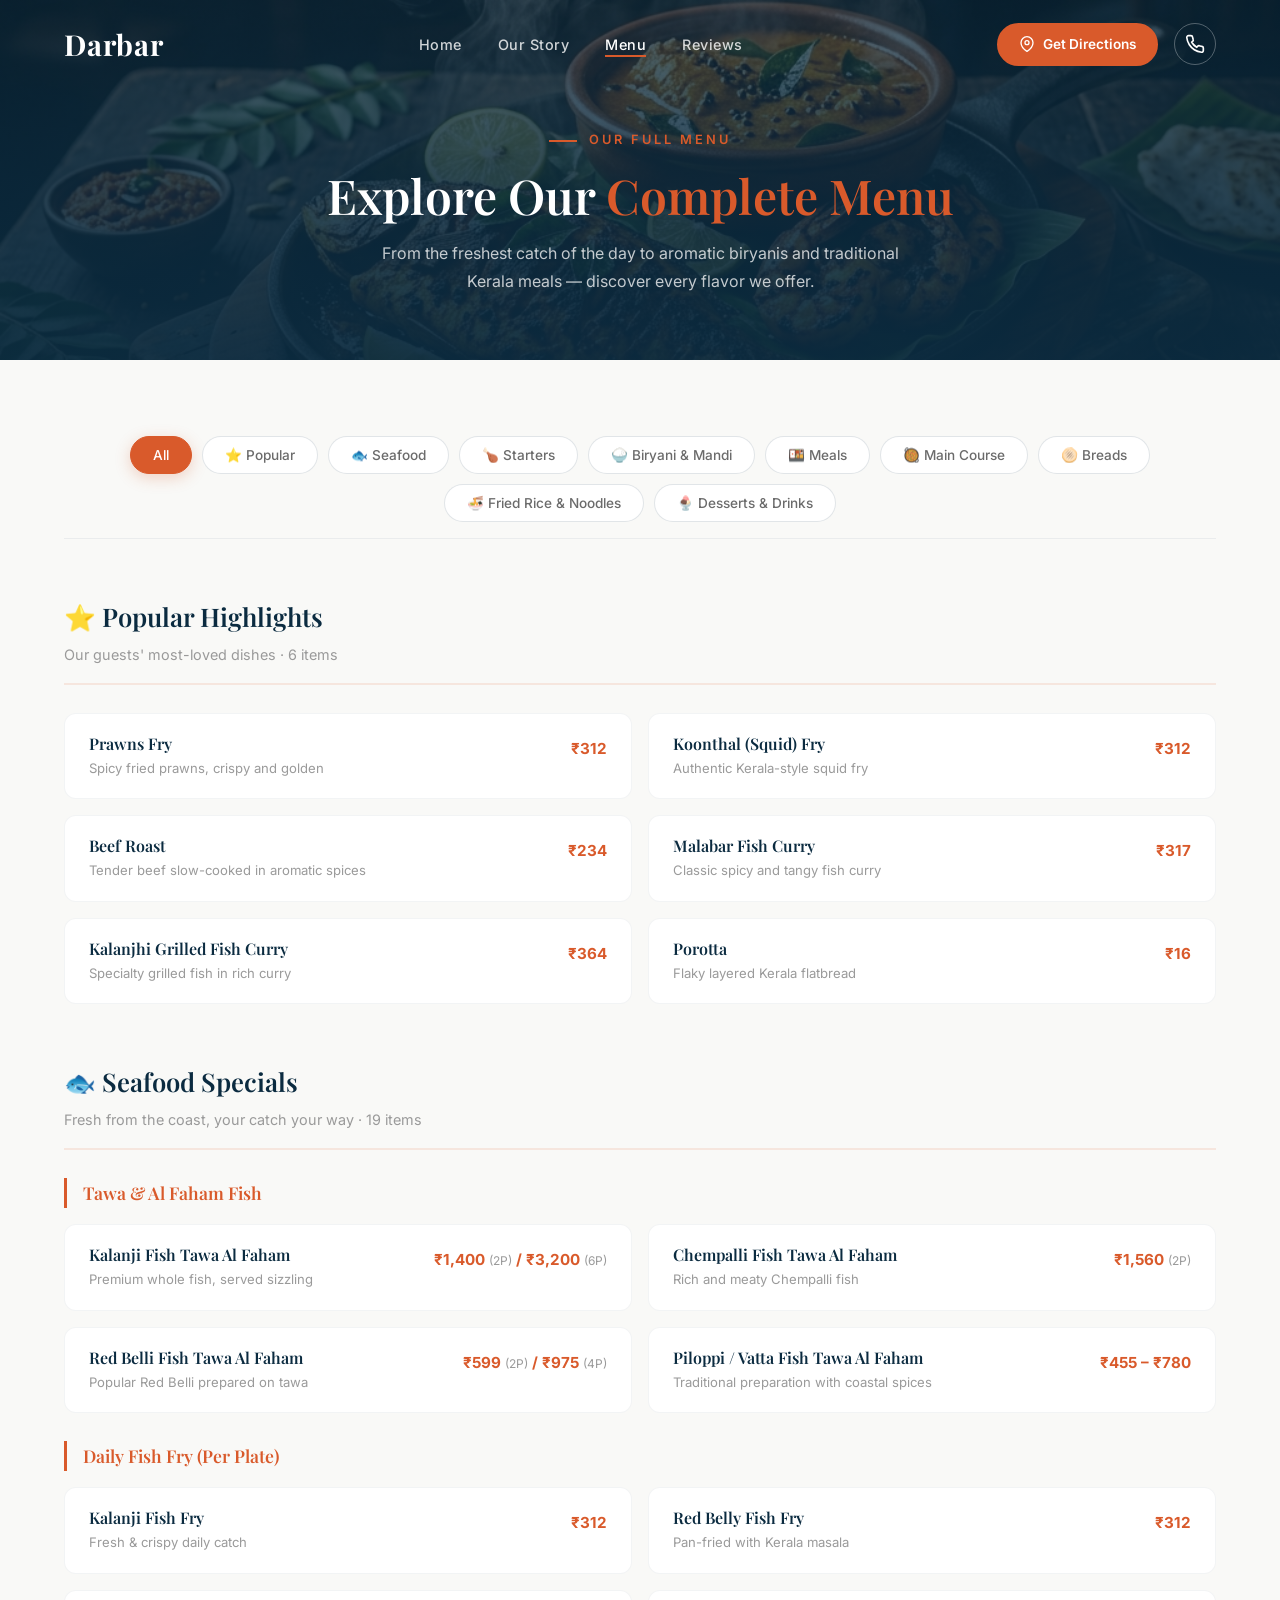
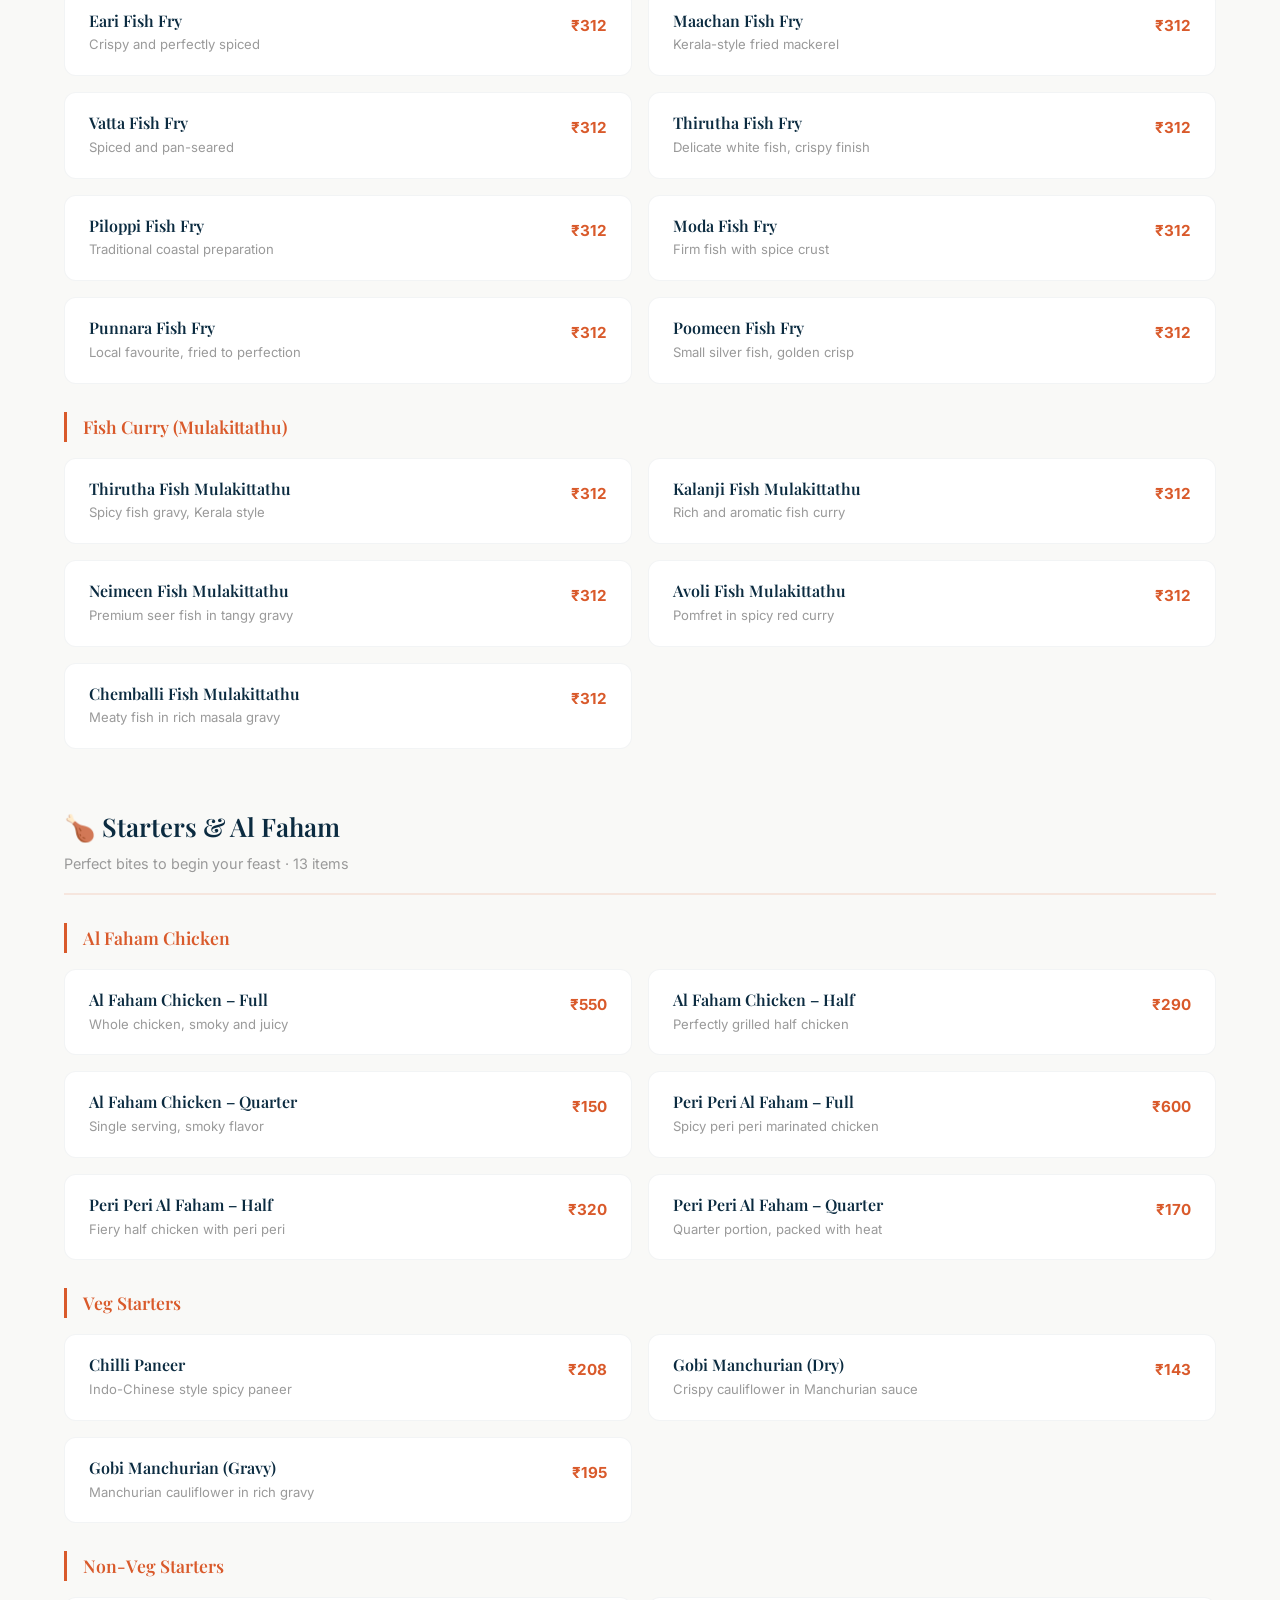
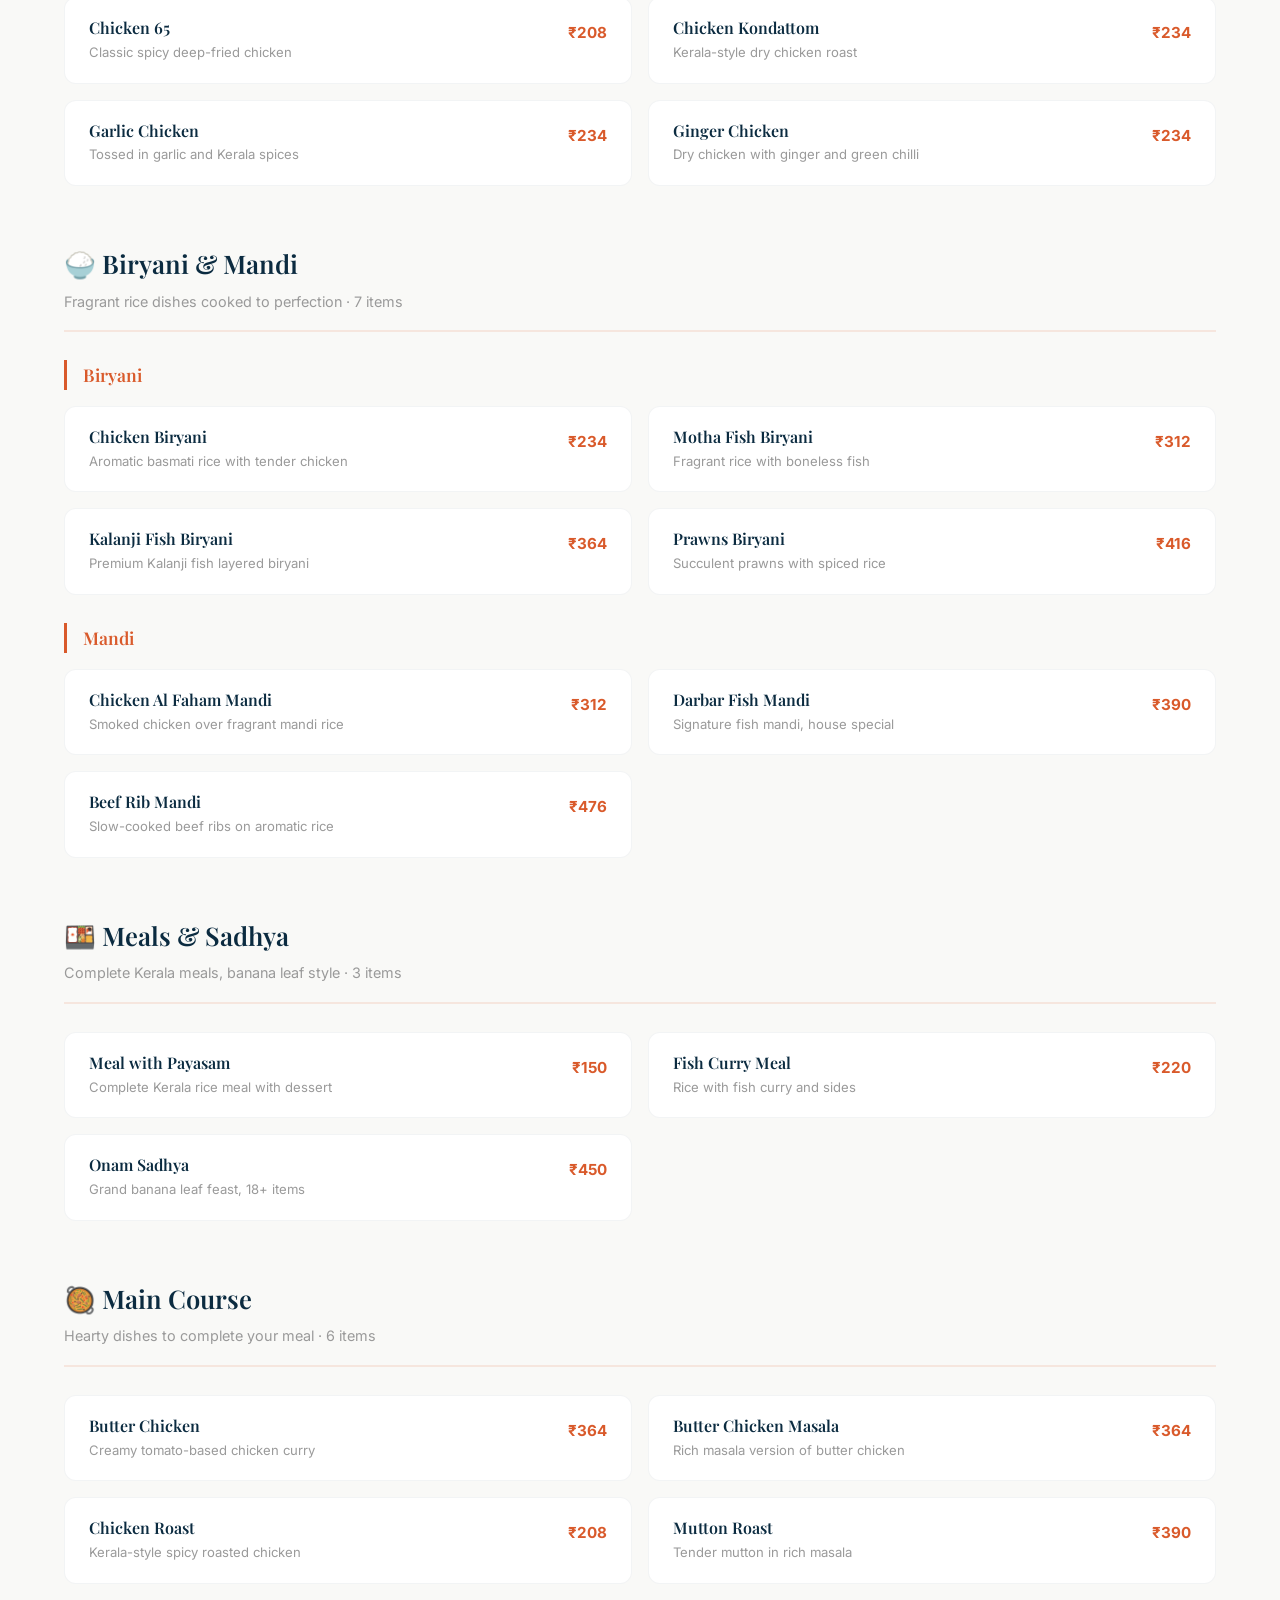
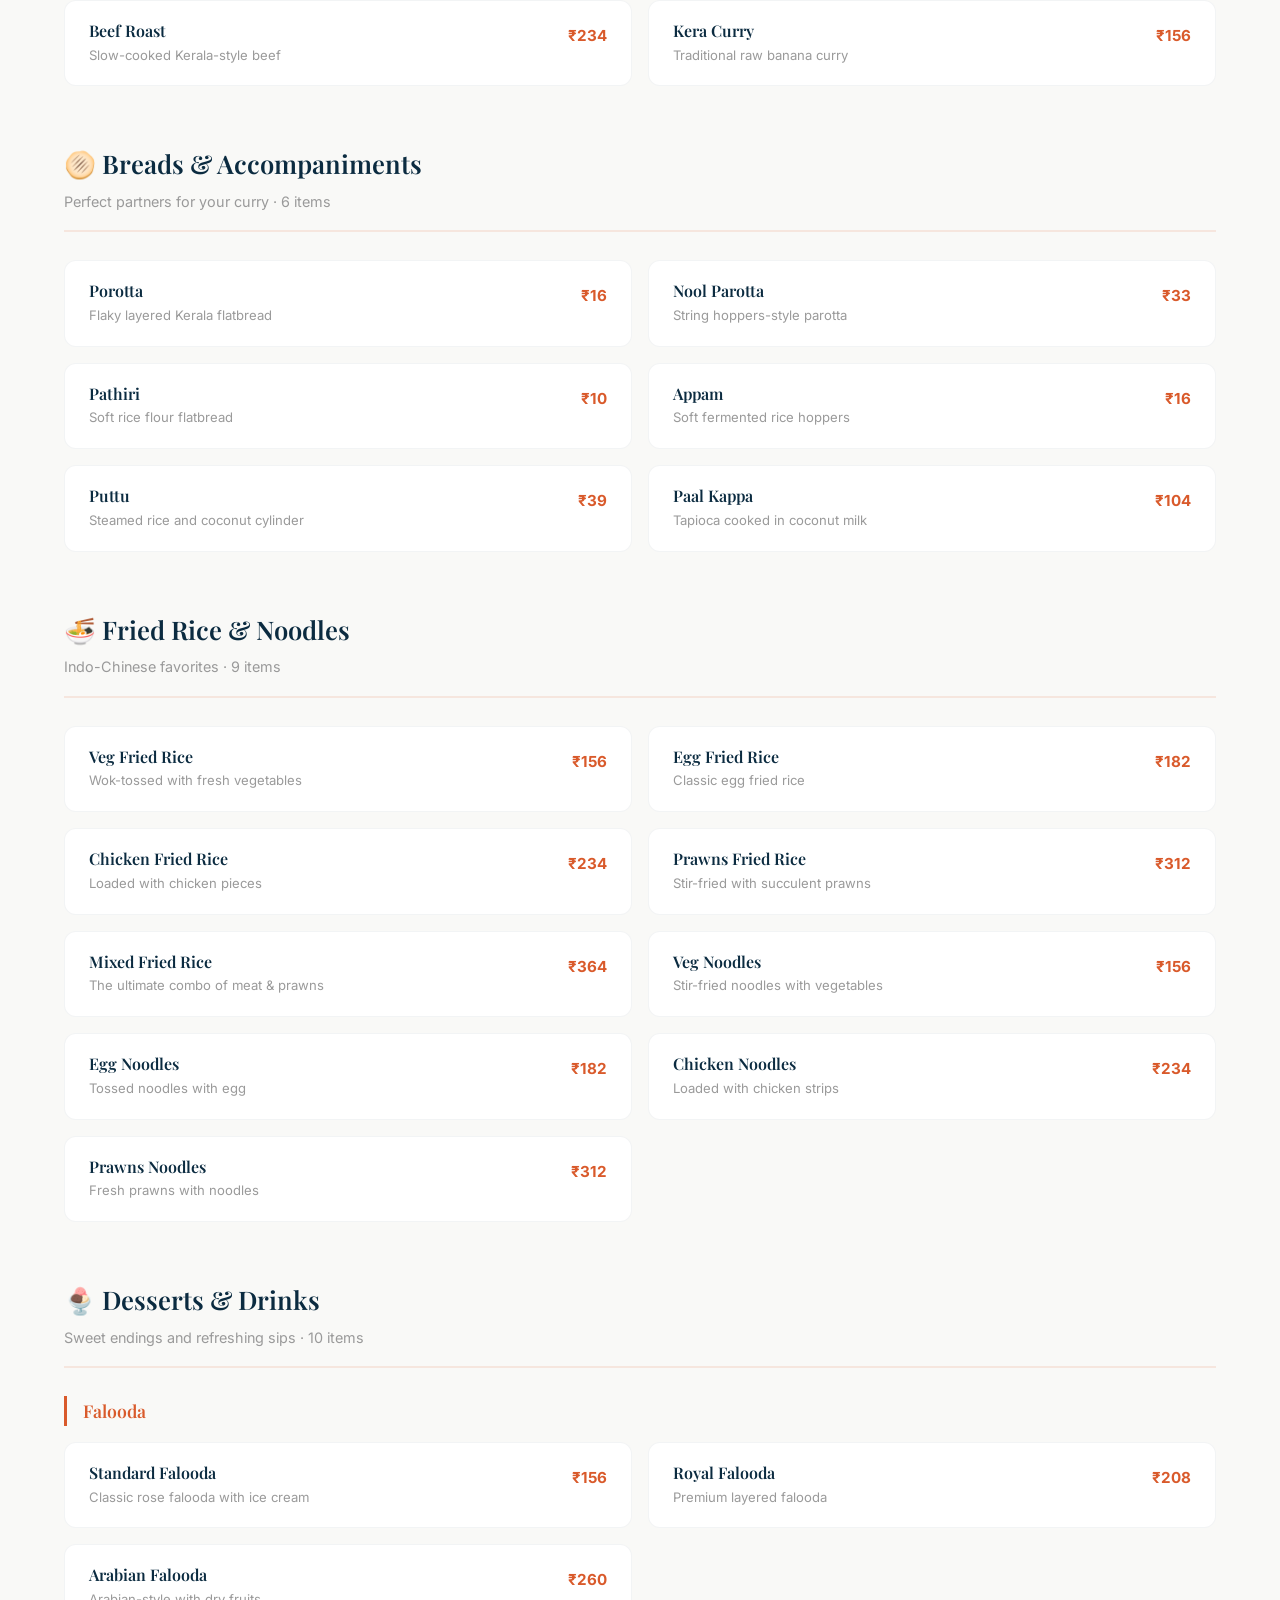
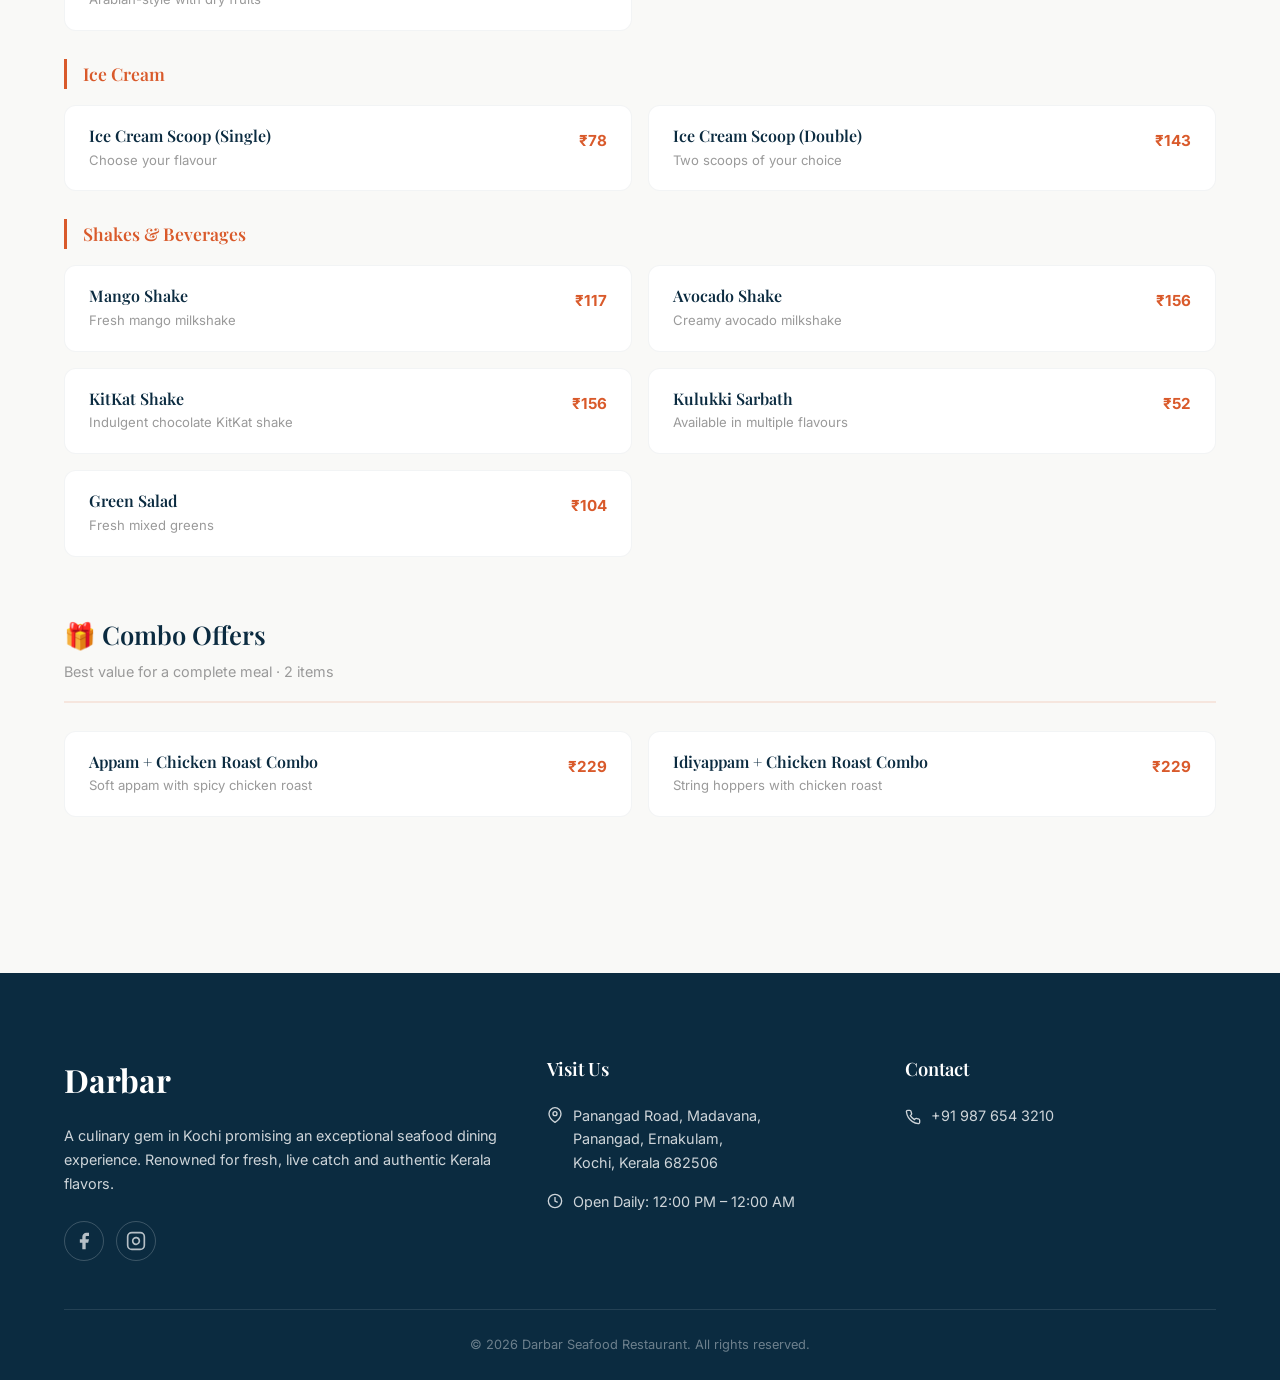
==== commit 1cf3db4d: "Update menu.html" ====
--- a/menu.html
+++ b/menu.html
@@ -279,7 +279,7 @@
                 </div>
                 <div class="footer-visit"><h4 class="footer-heading">Visit Us</h4><address class="footer-address"><p><svg width="16" height="16" viewBox="0 0 24 24" fill="none" stroke="currentColor" stroke-width="2"><path d="M21 10c0 7-9 13-9 13s-9-6-9-13a9 9 0 0 1 18 0z"/><circle cx="12" cy="10" r="3"/></svg> Panangad Road, Madavana,<br>Panangad, Ernakulam,<br>Kochi, Kerala 682506</p><p><svg width="16" height="16" viewBox="0 0 24 24" fill="none" stroke="currentColor" stroke-width="2"><circle cx="12" cy="12" r="10"/><polyline points="12 6 12 12 16 14"/></svg> Open Daily: 12:00 PM – 12:00 AM</p></address></div>
                 <div class="footer-contact"><h4 class="footer-heading">Contact</h4><ul class="footer-links"><li><a href="tel:+919876543210"><svg width="16" height="16" viewBox="0 0 24 24" fill="none" stroke="currentColor" stroke-width="2"><path d="M22 16.92v3a2 2 0 0 1-2.18 2 19.79 19.79 0 0 1-8.63-3.07 19.5 19.5 0 0 1-6-6 19.79 19.79 0 0 1-3.07-8.67A2 2 0 0 1 4.11 2h3a2 2 0 0 1 2 1.72c.12.8.36 1.58.7 2.81a2 2 0 0 1-.45 2.11L8.09 9.91a16 16 0 0 0 6 6l1.27-1.27a2 2 0 0 1 2.11-.45c1.23.34 2.01.58 2.81.7A2 2 0 0 1 22 16.92z"/></svg> +91 987 654 3210</a></li></ul>
-                    <h4 class="footer-heading footer-heading--mt">Order Online</h4><div class="footer-order-links"><a href="https://www.swiggy.com/city/kochi/darbar-seafood-restaurant-panangad" target="_blank" class="btn btn-accent-outline btn-sm">Swiggy</a><a href="https://www.zomato.com/kochi/darbar-seafood-restaurant-panangad-ernakulam" target="_blank" class="btn btn-accent-outline btn-sm">Zomato</a></div>
+
                 </div>
             </div>
             <div class="footer-bottom"><p>&copy; 2026 Darbar Seafood Restaurant. All rights reserved.</p></div>
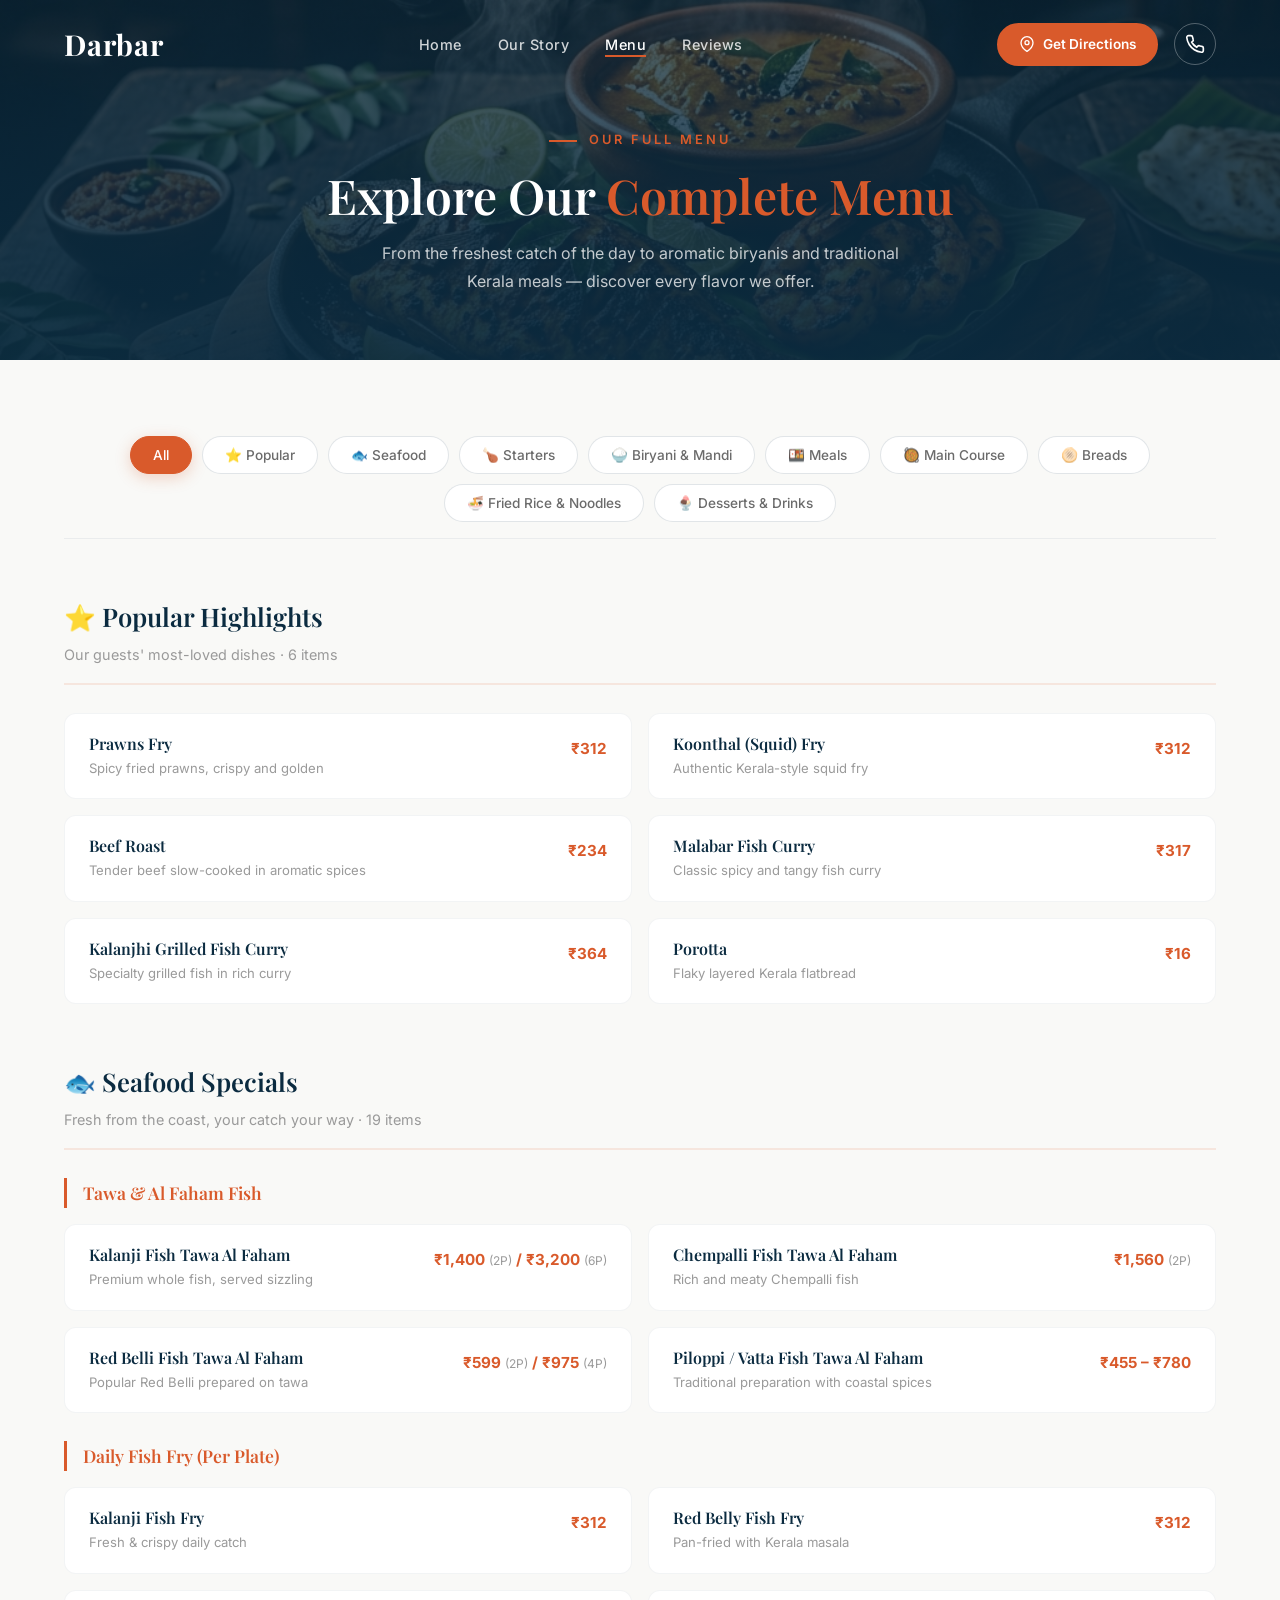
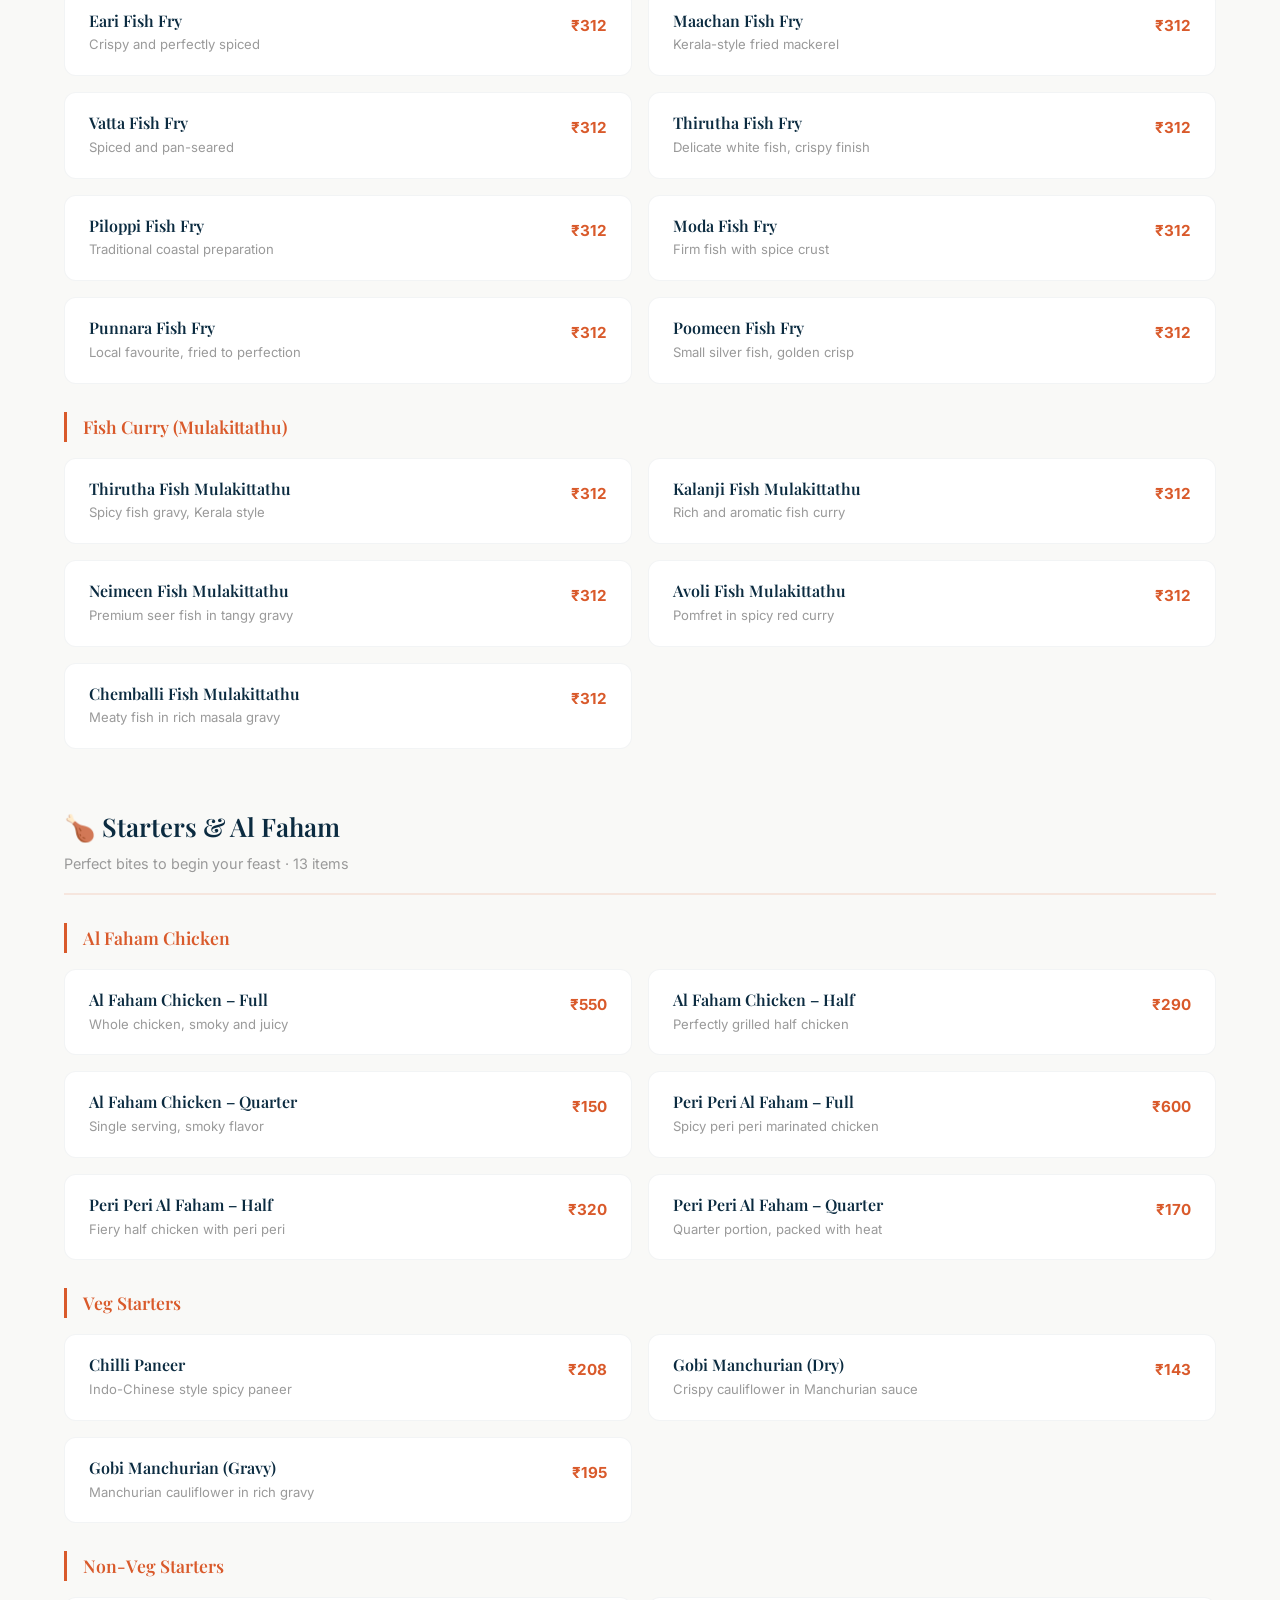
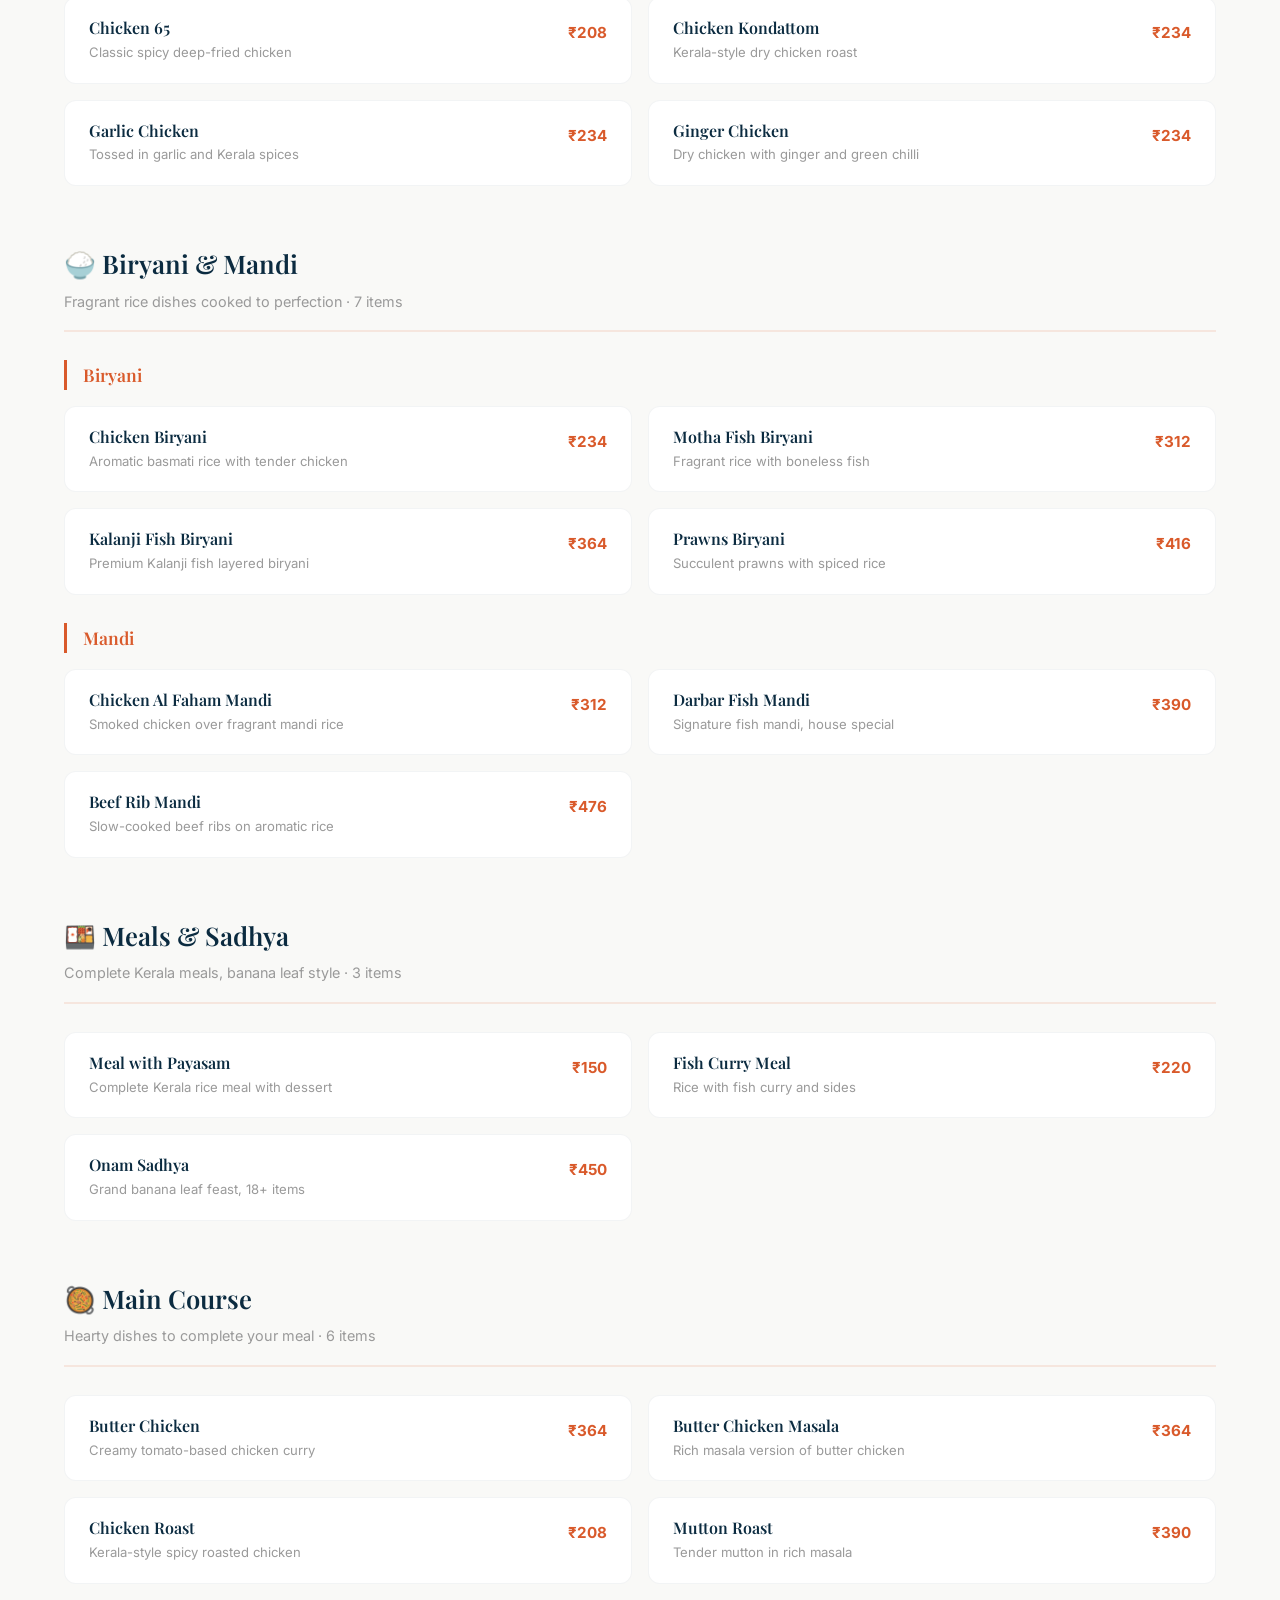
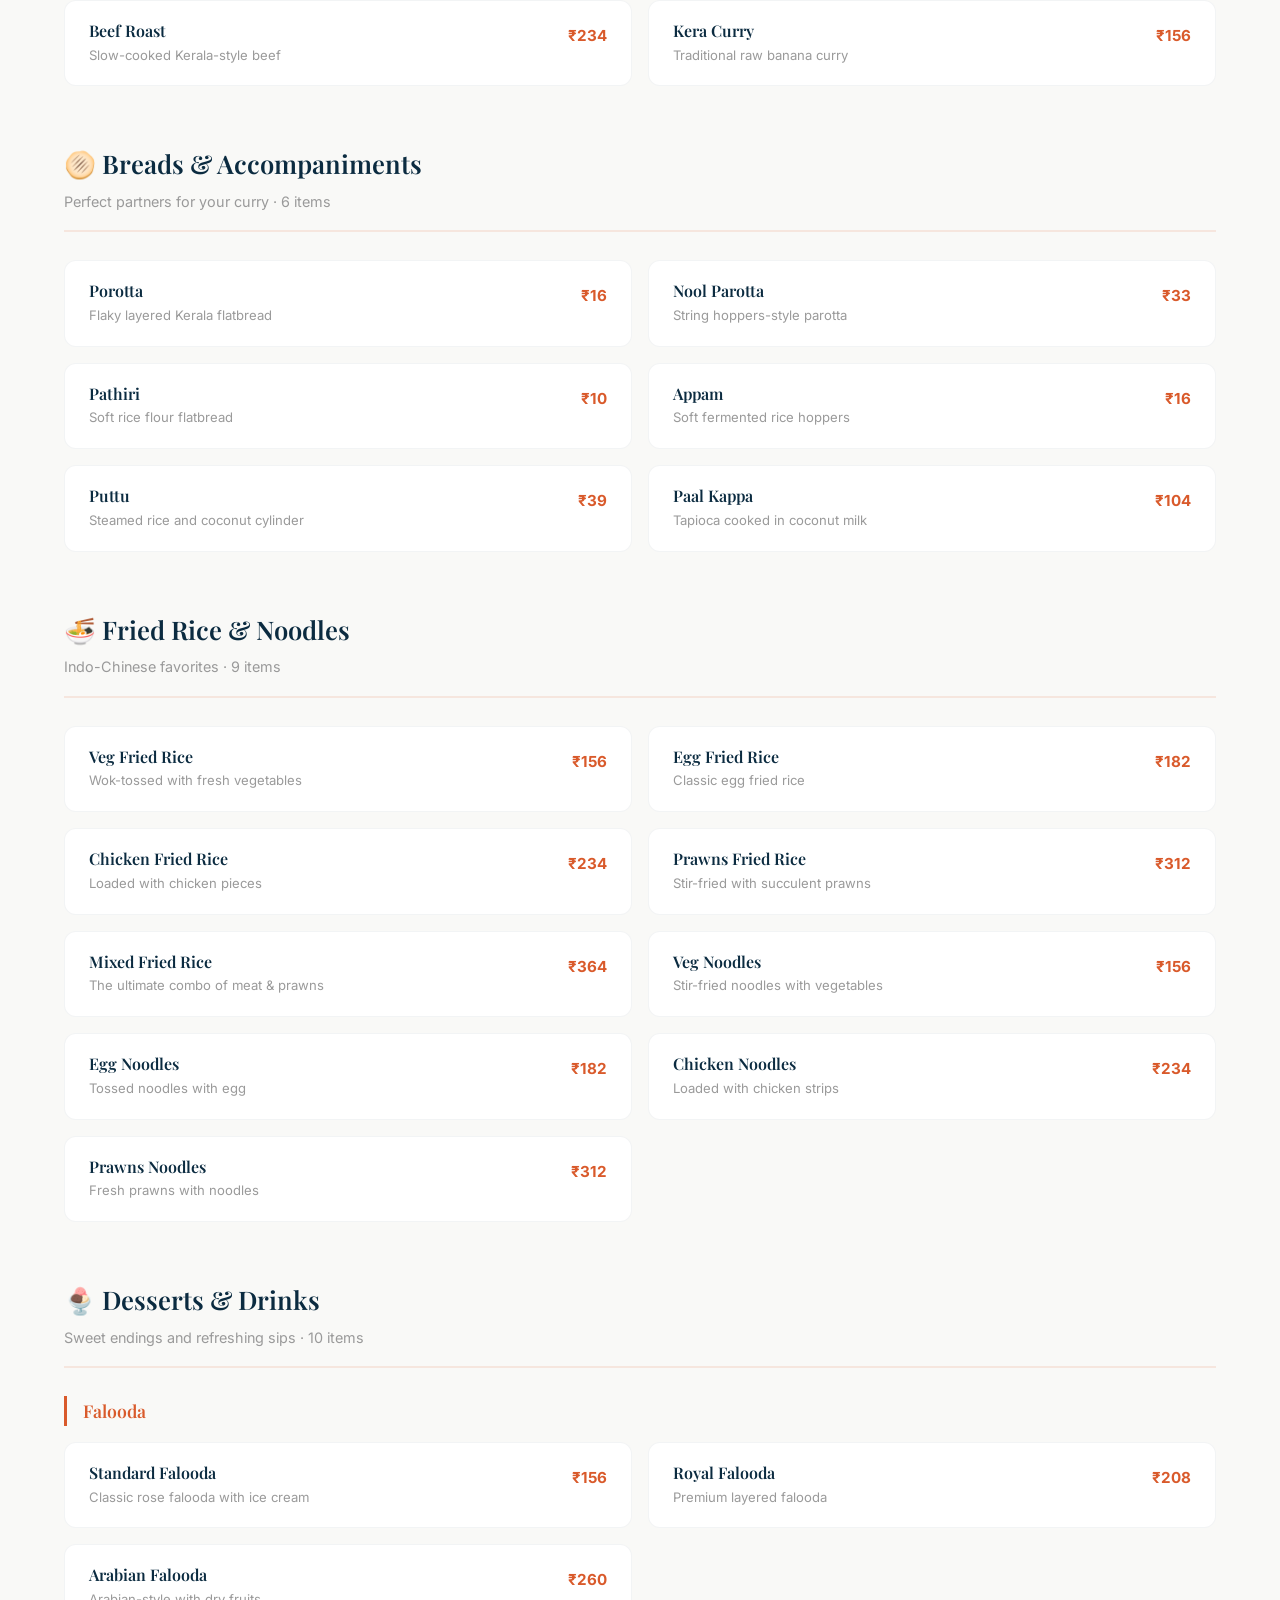
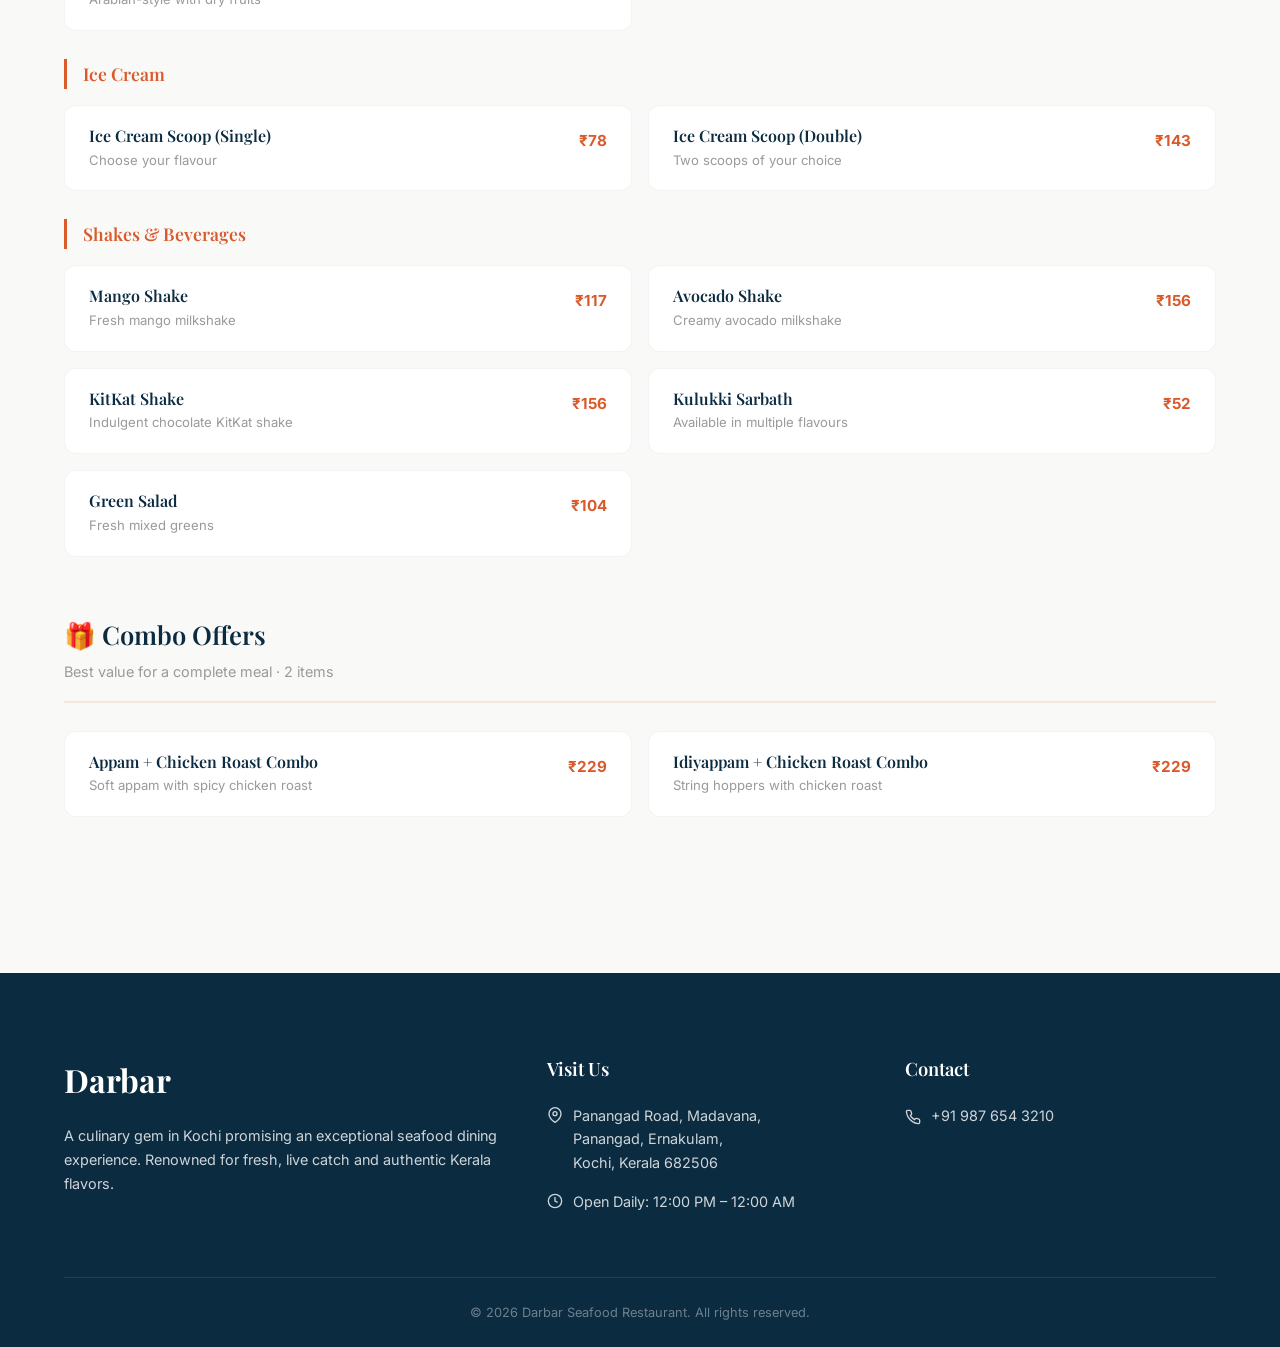
==== commit 61e21d00: "Add social media links to footer" ====
--- a/menu.html
+++ b/menu.html
@@ -275,7 +275,8 @@
         <div class="container">
             <div class="footer-grid">
                 <div class="footer-brand"><a href="index.html" class="footer-logo">Darbar</a><p class="footer-desc">A culinary gem in Kochi promising an exceptional seafood dining experience. Renowned for fresh, live catch and authentic Kerala flavors.</p>
-                    <div class="footer-socials"><a href="#" class="footer-social" aria-label="Facebook"><svg width="20" height="20" viewBox="0 0 24 24" fill="currentColor"><path d="M18 2h-3a5 5 0 0 0-5 5v3H7v4h3v8h4v-8h3l1-4h-4V7a1 1 0 0 1 1-1h3z"/></svg></a><a href="#" class="footer-social" aria-label="Instagram"><svg width="20" height="20" viewBox="0 0 24 24" fill="none" stroke="currentColor" stroke-width="2"><rect x="2" y="2" width="20" height="20" rx="5" ry="5"/><path d="M16 11.37A4 4 0 1 1 12.63 8 4 4 0 0 1 16 11.37z"/><line x1="17.5" y1="6.5" x2="17.51" y2="6.5"/></svg></a></div>
+
+
                 </div>
                 <div class="footer-visit"><h4 class="footer-heading">Visit Us</h4><address class="footer-address"><p><svg width="16" height="16" viewBox="0 0 24 24" fill="none" stroke="currentColor" stroke-width="2"><path d="M21 10c0 7-9 13-9 13s-9-6-9-13a9 9 0 0 1 18 0z"/><circle cx="12" cy="10" r="3"/></svg> Panangad Road, Madavana,<br>Panangad, Ernakulam,<br>Kochi, Kerala 682506</p><p><svg width="16" height="16" viewBox="0 0 24 24" fill="none" stroke="currentColor" stroke-width="2"><circle cx="12" cy="12" r="10"/><polyline points="12 6 12 12 16 14"/></svg> Open Daily: 12:00 PM – 12:00 AM</p></address></div>
                 <div class="footer-contact"><h4 class="footer-heading">Contact</h4><ul class="footer-links"><li><a href="tel:+919876543210"><svg width="16" height="16" viewBox="0 0 24 24" fill="none" stroke="currentColor" stroke-width="2"><path d="M22 16.92v3a2 2 0 0 1-2.18 2 19.79 19.79 0 0 1-8.63-3.07 19.5 19.5 0 0 1-6-6 19.79 19.79 0 0 1-3.07-8.67A2 2 0 0 1 4.11 2h3a2 2 0 0 1 2 1.72c.12.8.36 1.58.7 2.81a2 2 0 0 1-.45 2.11L8.09 9.91a16 16 0 0 0 6 6l1.27-1.27a2 2 0 0 1 2.11-.45c1.23.34 2.01.58 2.81.7A2 2 0 0 1 22 16.92z"/></svg> +91 987 654 3210</a></li></ul>
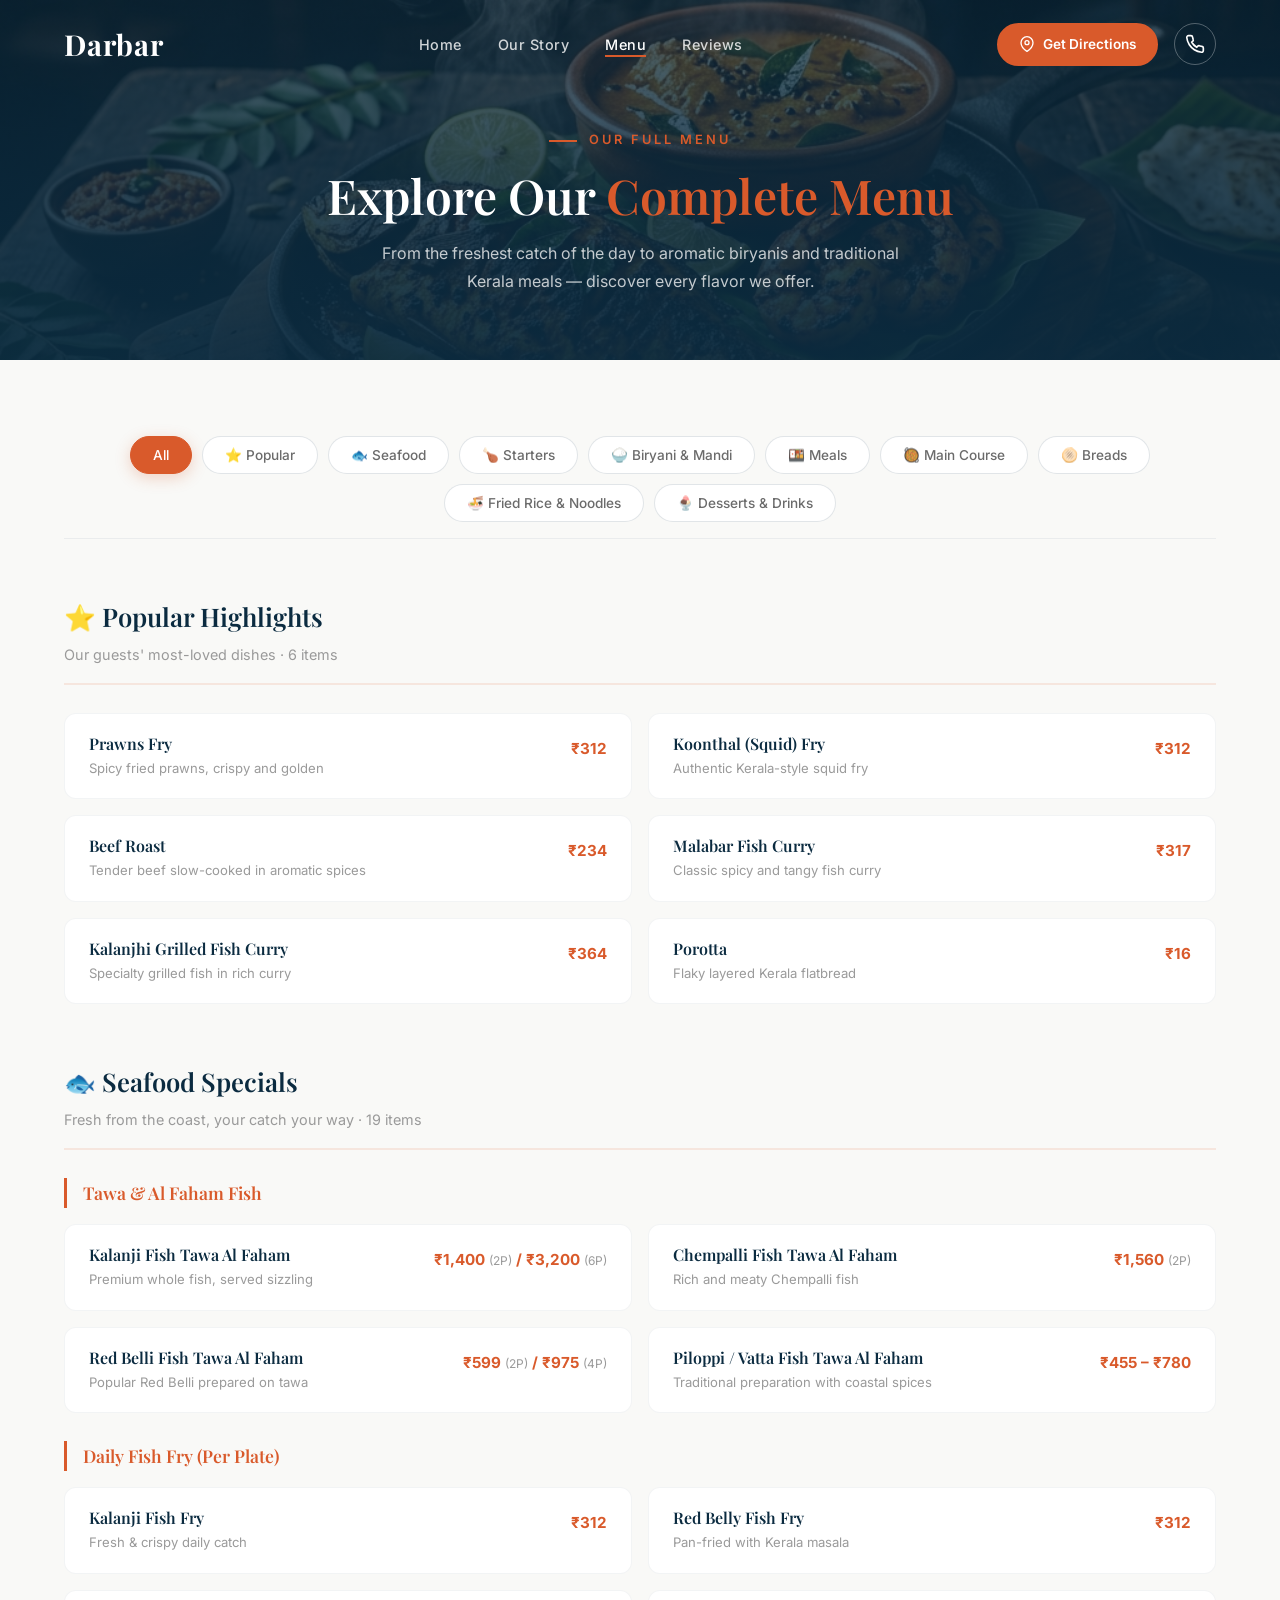
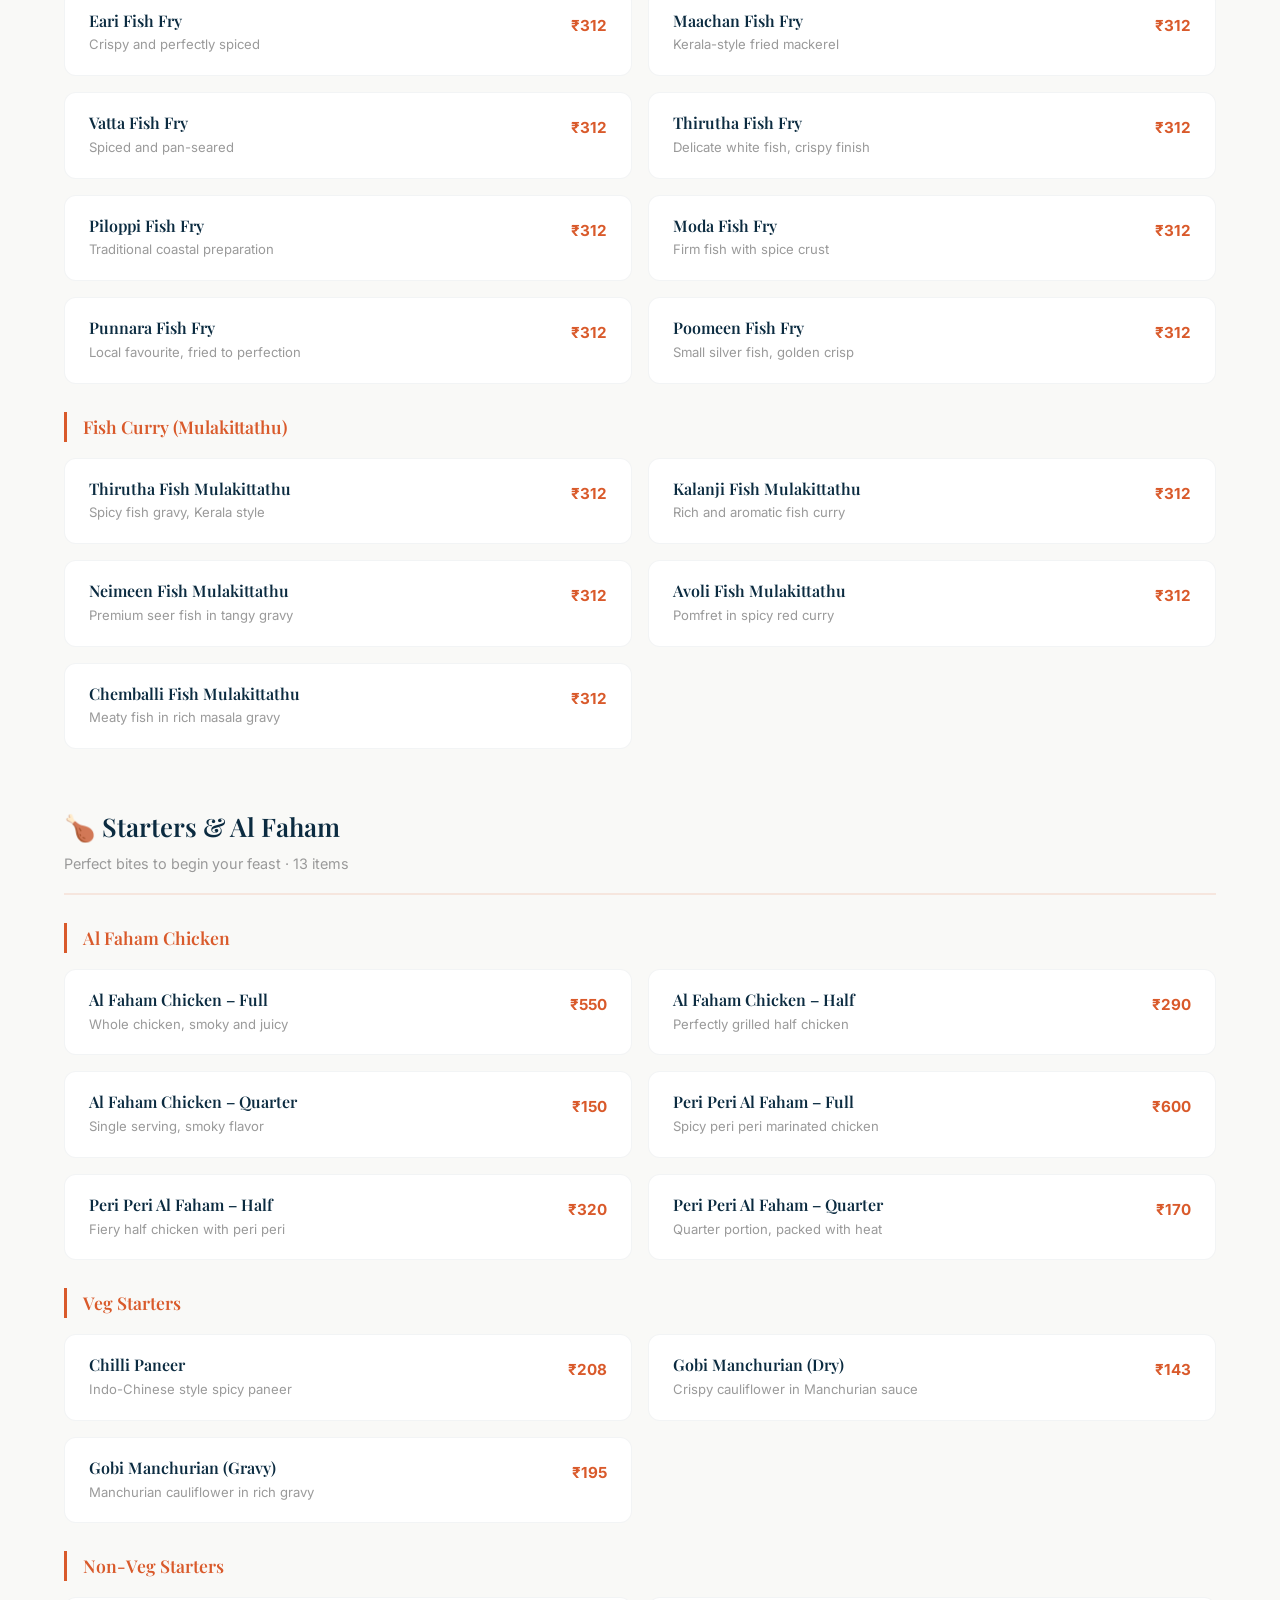
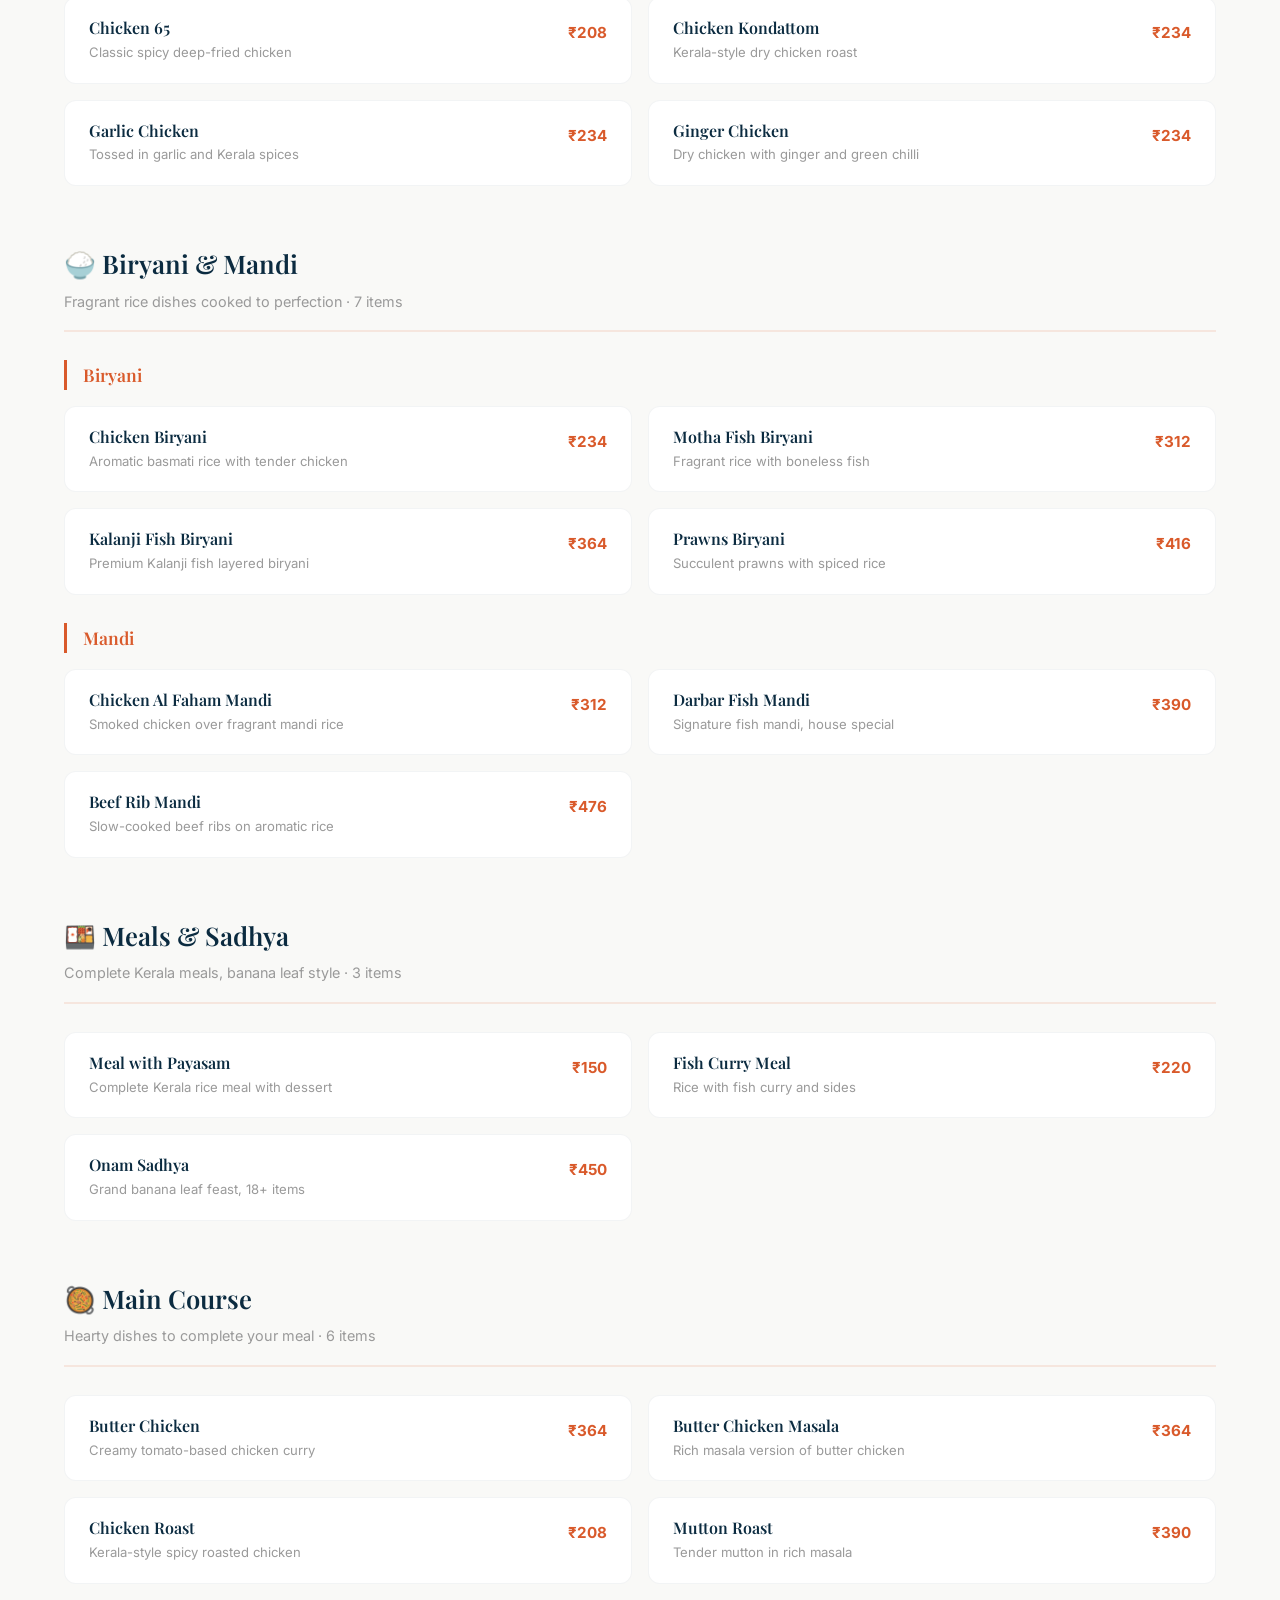
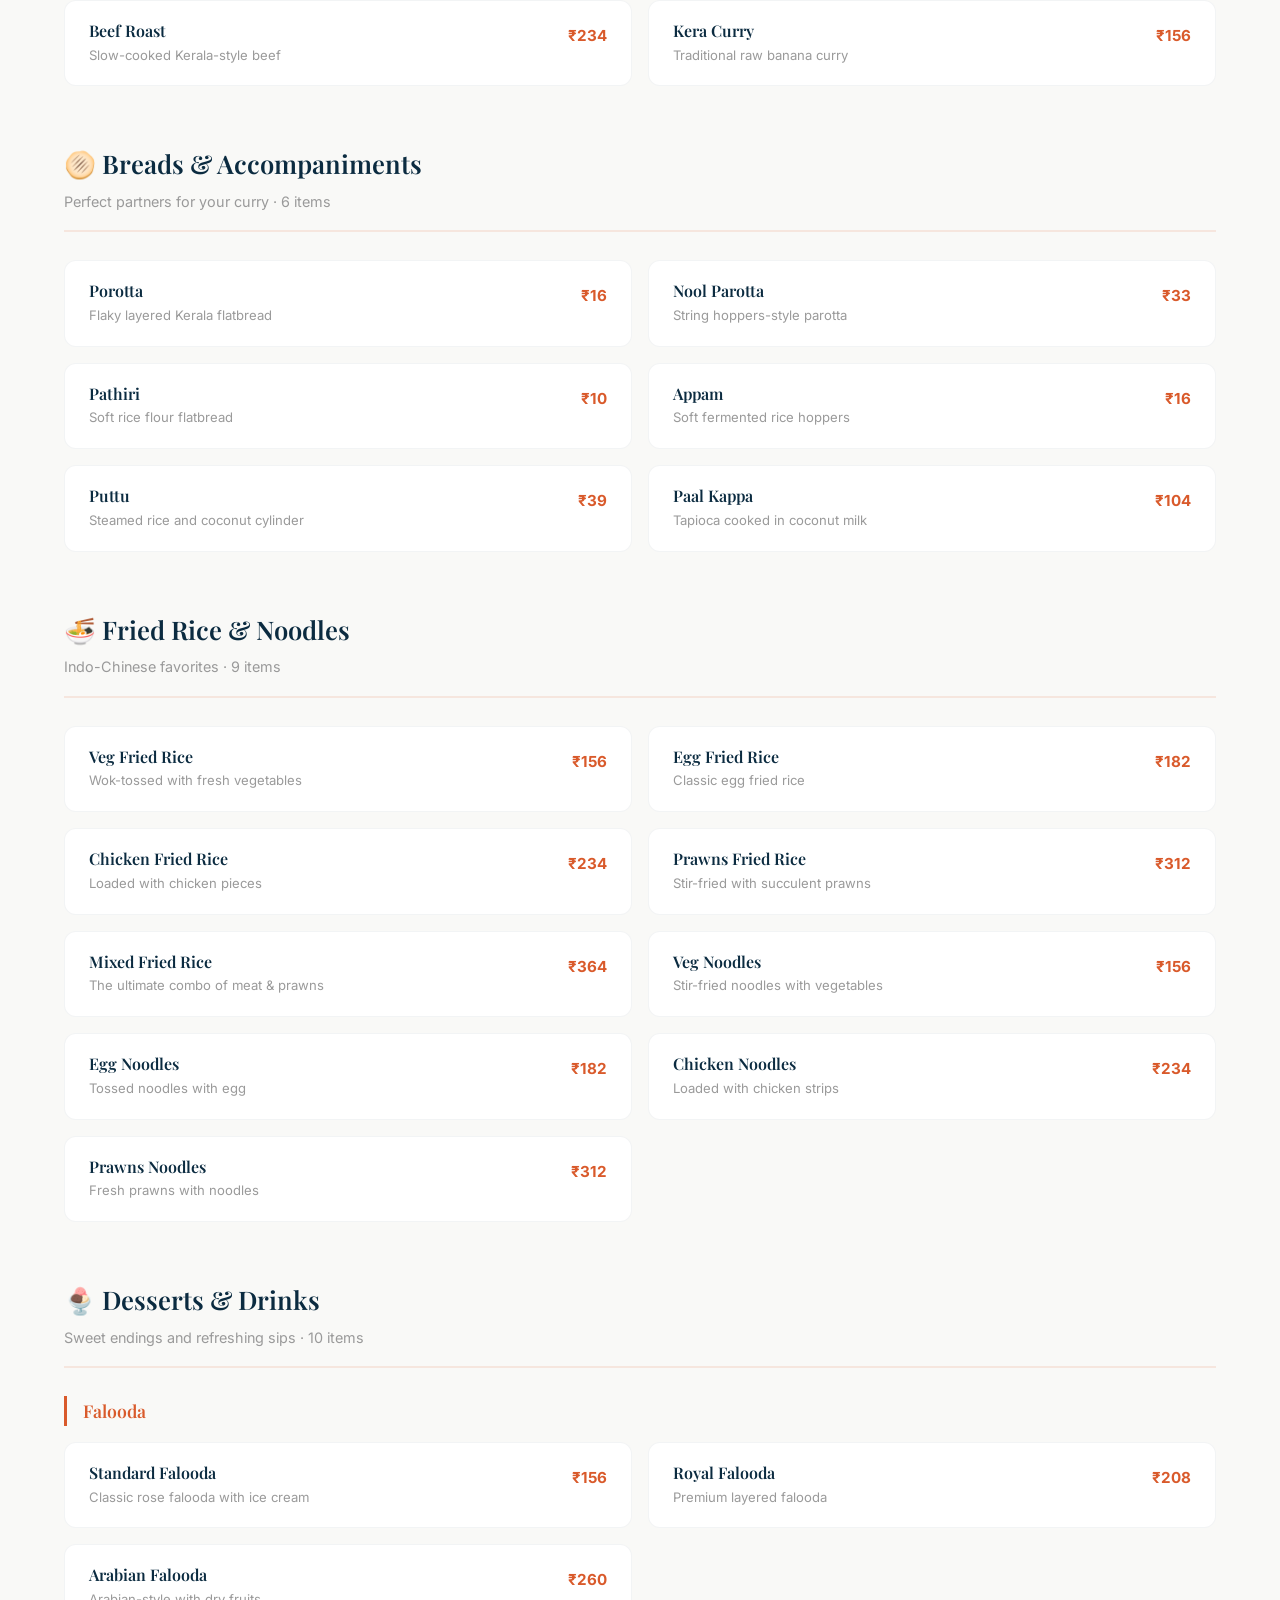
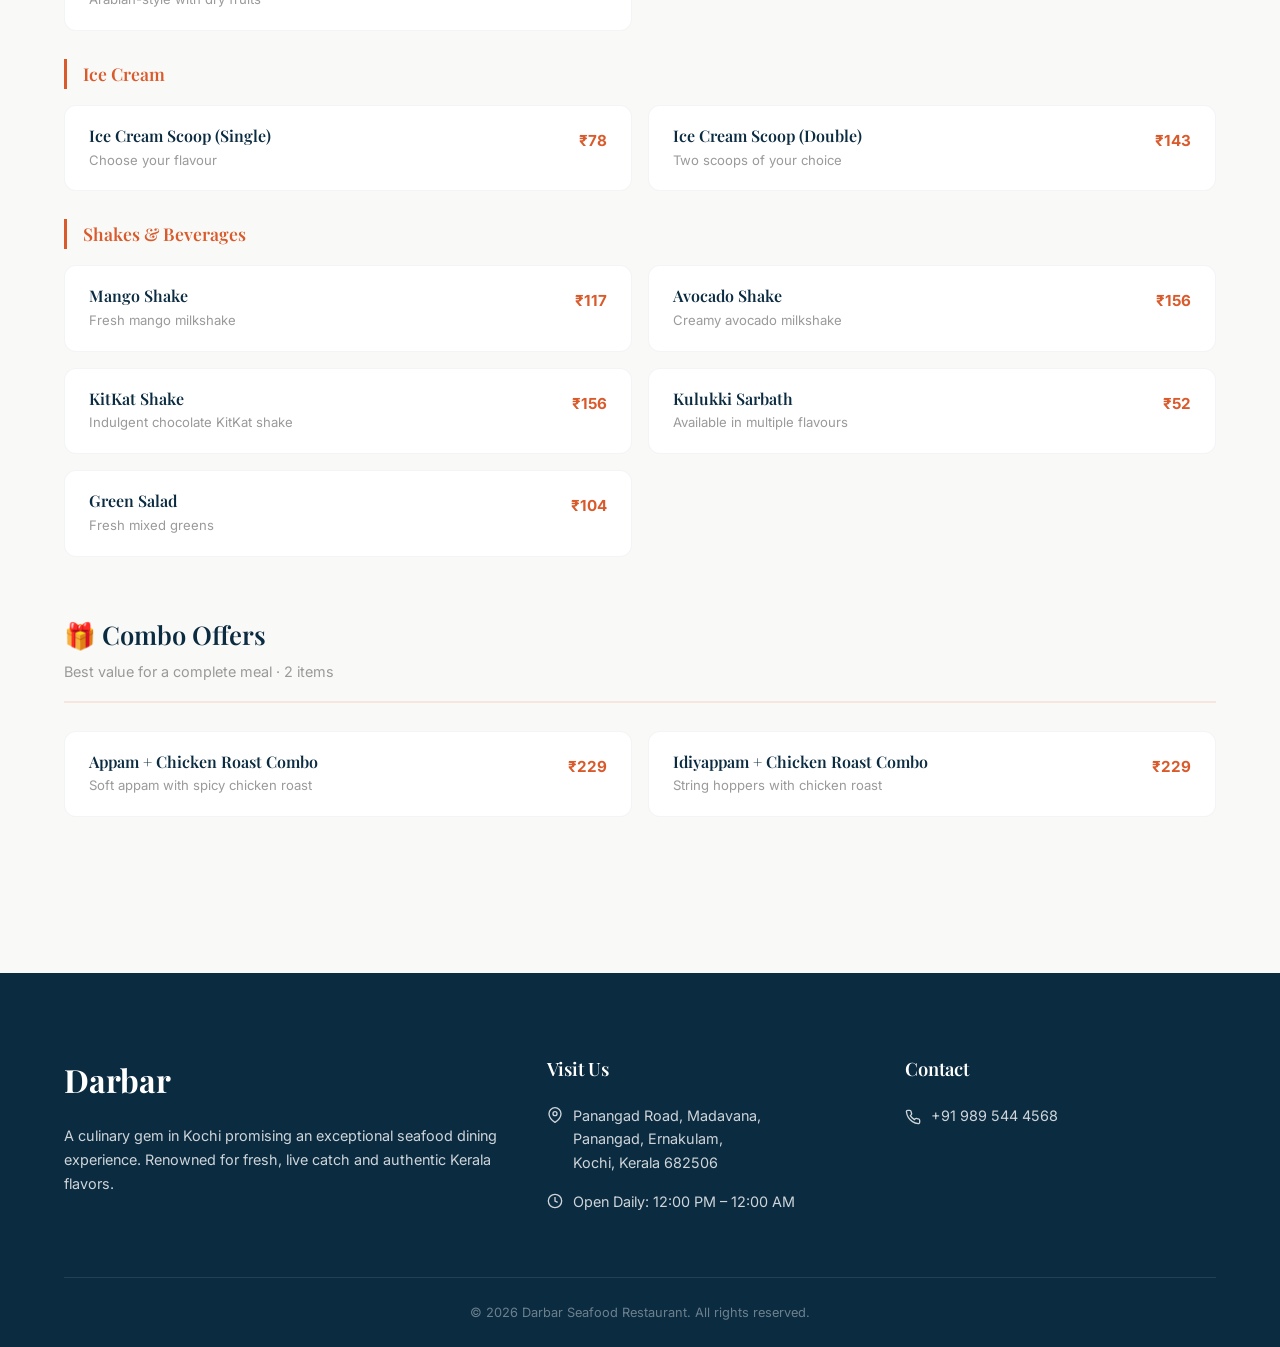
==== commit e973888b: "Update contact phone number in footer" ====
--- a/menu.html
+++ b/menu.html
@@ -27,7 +27,7 @@
                     <svg width="16" height="16" viewBox="0 0 24 24" fill="none" stroke="currentColor" stroke-width="2"><path d="M21 10c0 7-9 13-9 13s-9-6-9-13a9 9 0 0 1 18 0z"/><circle cx="12" cy="10" r="3"/></svg>
                     <span class="btn-text">Get Directions</span>
                 </a>
-                <a href="tel:+919876543210" class="nav-phone" id="btn-phone" aria-label="Call us">
+                <a href="tel:+919895444568" class="nav-phone" id="btn-phone" aria-label="Call us">
                     <svg width="20" height="20" viewBox="0 0 24 24" fill="none" stroke="currentColor" stroke-width="2"><path d="M22 16.92v3a2 2 0 0 1-2.18 2 19.79 19.79 0 0 1-8.63-3.07 19.5 19.5 0 0 1-6-6 19.79 19.79 0 0 1-3.07-8.67A2 2 0 0 1 4.11 2h3a2 2 0 0 1 2 1.72c.12.8.36 1.58.7 2.81a2 2 0 0 1-.45 2.11L8.09 9.91a16 16 0 0 0 6 6l1.27-1.27a2 2 0 0 1 2.11-.45c1.23.34 2.01.58 2.81.7A2 2 0 0 1 22 16.92z"/></svg>
                 </a>
             </div>
@@ -279,7 +279,7 @@
 
                 </div>
                 <div class="footer-visit"><h4 class="footer-heading">Visit Us</h4><address class="footer-address"><p><svg width="16" height="16" viewBox="0 0 24 24" fill="none" stroke="currentColor" stroke-width="2"><path d="M21 10c0 7-9 13-9 13s-9-6-9-13a9 9 0 0 1 18 0z"/><circle cx="12" cy="10" r="3"/></svg> Panangad Road, Madavana,<br>Panangad, Ernakulam,<br>Kochi, Kerala 682506</p><p><svg width="16" height="16" viewBox="0 0 24 24" fill="none" stroke="currentColor" stroke-width="2"><circle cx="12" cy="12" r="10"/><polyline points="12 6 12 12 16 14"/></svg> Open Daily: 12:00 PM – 12:00 AM</p></address></div>
-                <div class="footer-contact"><h4 class="footer-heading">Contact</h4><ul class="footer-links"><li><a href="tel:+919876543210"><svg width="16" height="16" viewBox="0 0 24 24" fill="none" stroke="currentColor" stroke-width="2"><path d="M22 16.92v3a2 2 0 0 1-2.18 2 19.79 19.79 0 0 1-8.63-3.07 19.5 19.5 0 0 1-6-6 19.79 19.79 0 0 1-3.07-8.67A2 2 0 0 1 4.11 2h3a2 2 0 0 1 2 1.72c.12.8.36 1.58.7 2.81a2 2 0 0 1-.45 2.11L8.09 9.91a16 16 0 0 0 6 6l1.27-1.27a2 2 0 0 1 2.11-.45c1.23.34 2.01.58 2.81.7A2 2 0 0 1 22 16.92z"/></svg> +91 987 654 3210</a></li></ul>
+                <div class="footer-contact"><h4 class="footer-heading">Contact</h4><ul class="footer-links"><li><a href="tel:+919895444568"><svg width="16" height="16" viewBox="0 0 24 24" fill="none" stroke="currentColor" stroke-width="2"><path d="M22 16.92v3a2 2 0 0 1-2.18 2 19.79 19.79 0 0 1-8.63-3.07 19.5 19.5 0 0 1-6-6 19.79 19.79 0 0 1-3.07-8.67A2 2 0 0 1 4.11 2h3a2 2 0 0 1 2 1.72c.12.8.36 1.58.7 2.81a2 2 0 0 1-.45 2.11L8.09 9.91a16 16 0 0 0 6 6l1.27-1.27a2 2 0 0 1 2.11-.45c1.23.34 2.01.58 2.81.7A2 2 0 0 1 22 16.92z"/></svg> +91 989 544 4568</a></li></ul>
 
                 </div>
             </div>
